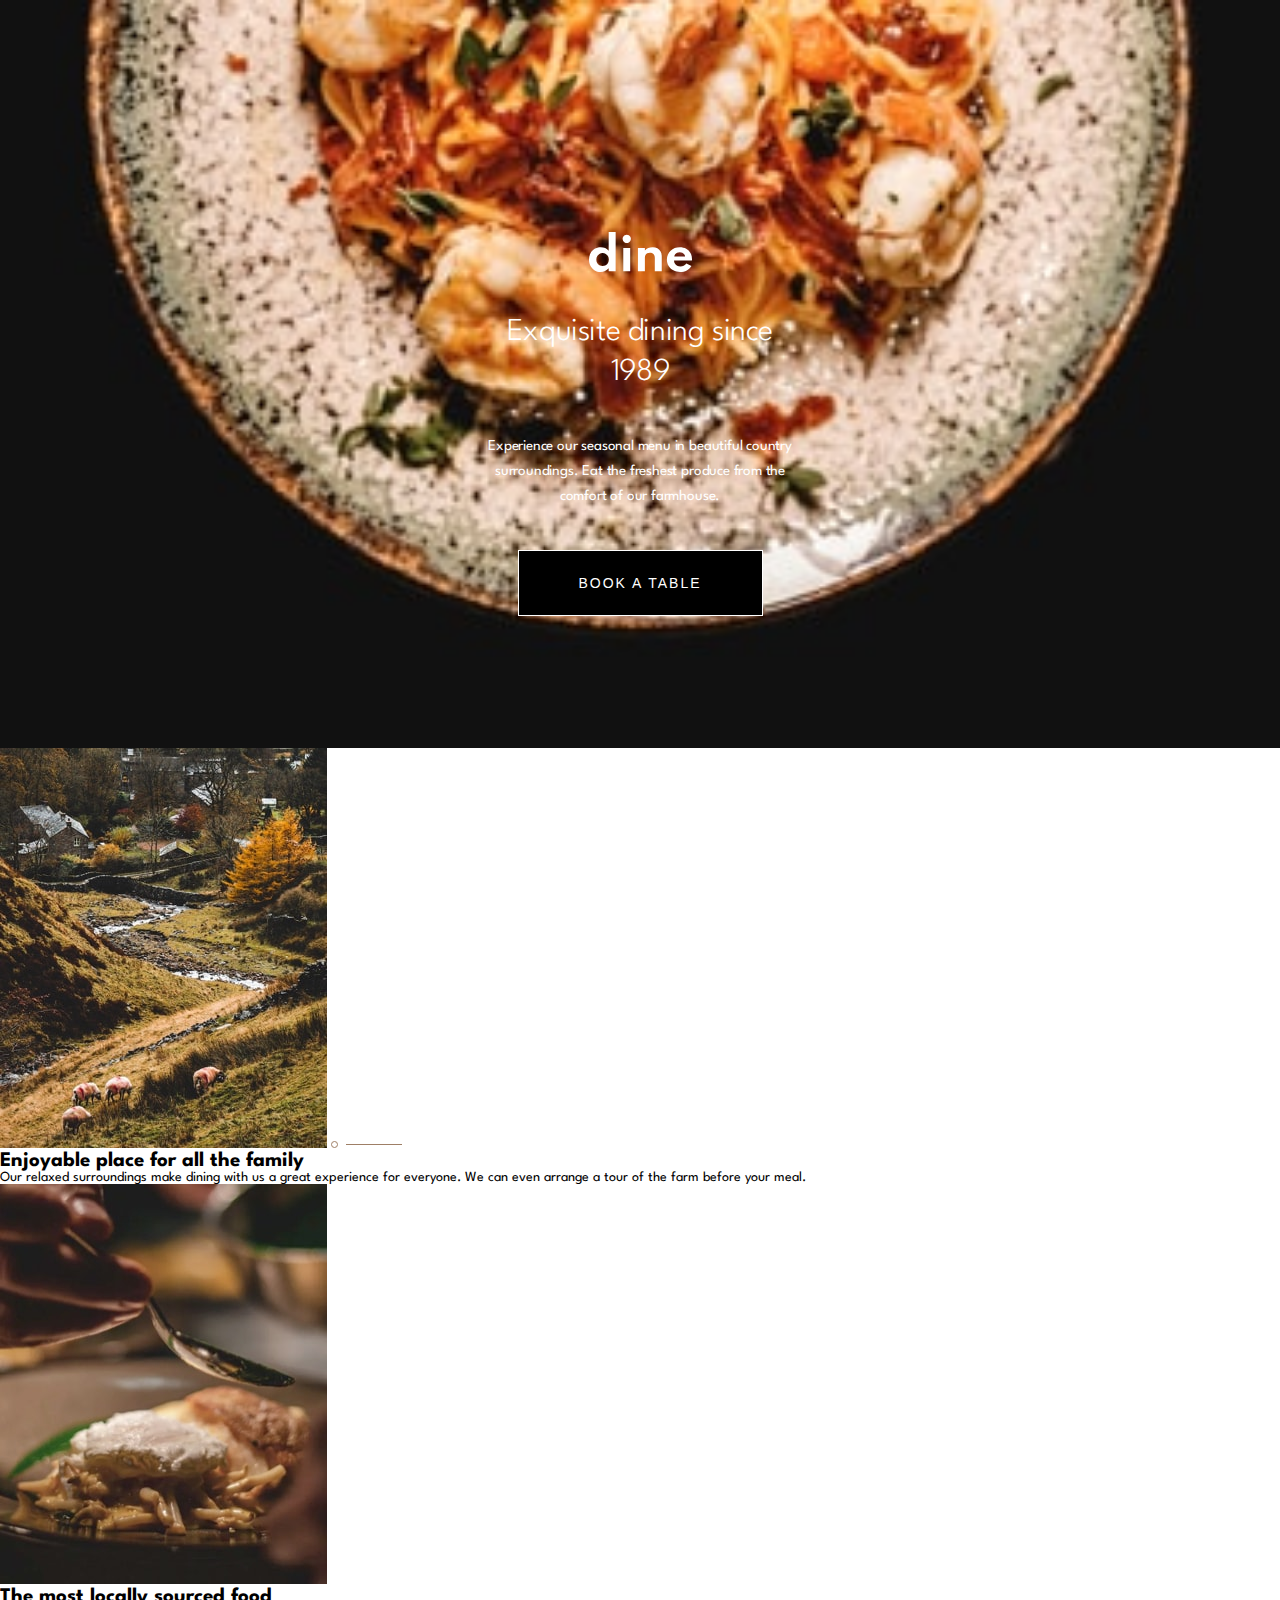
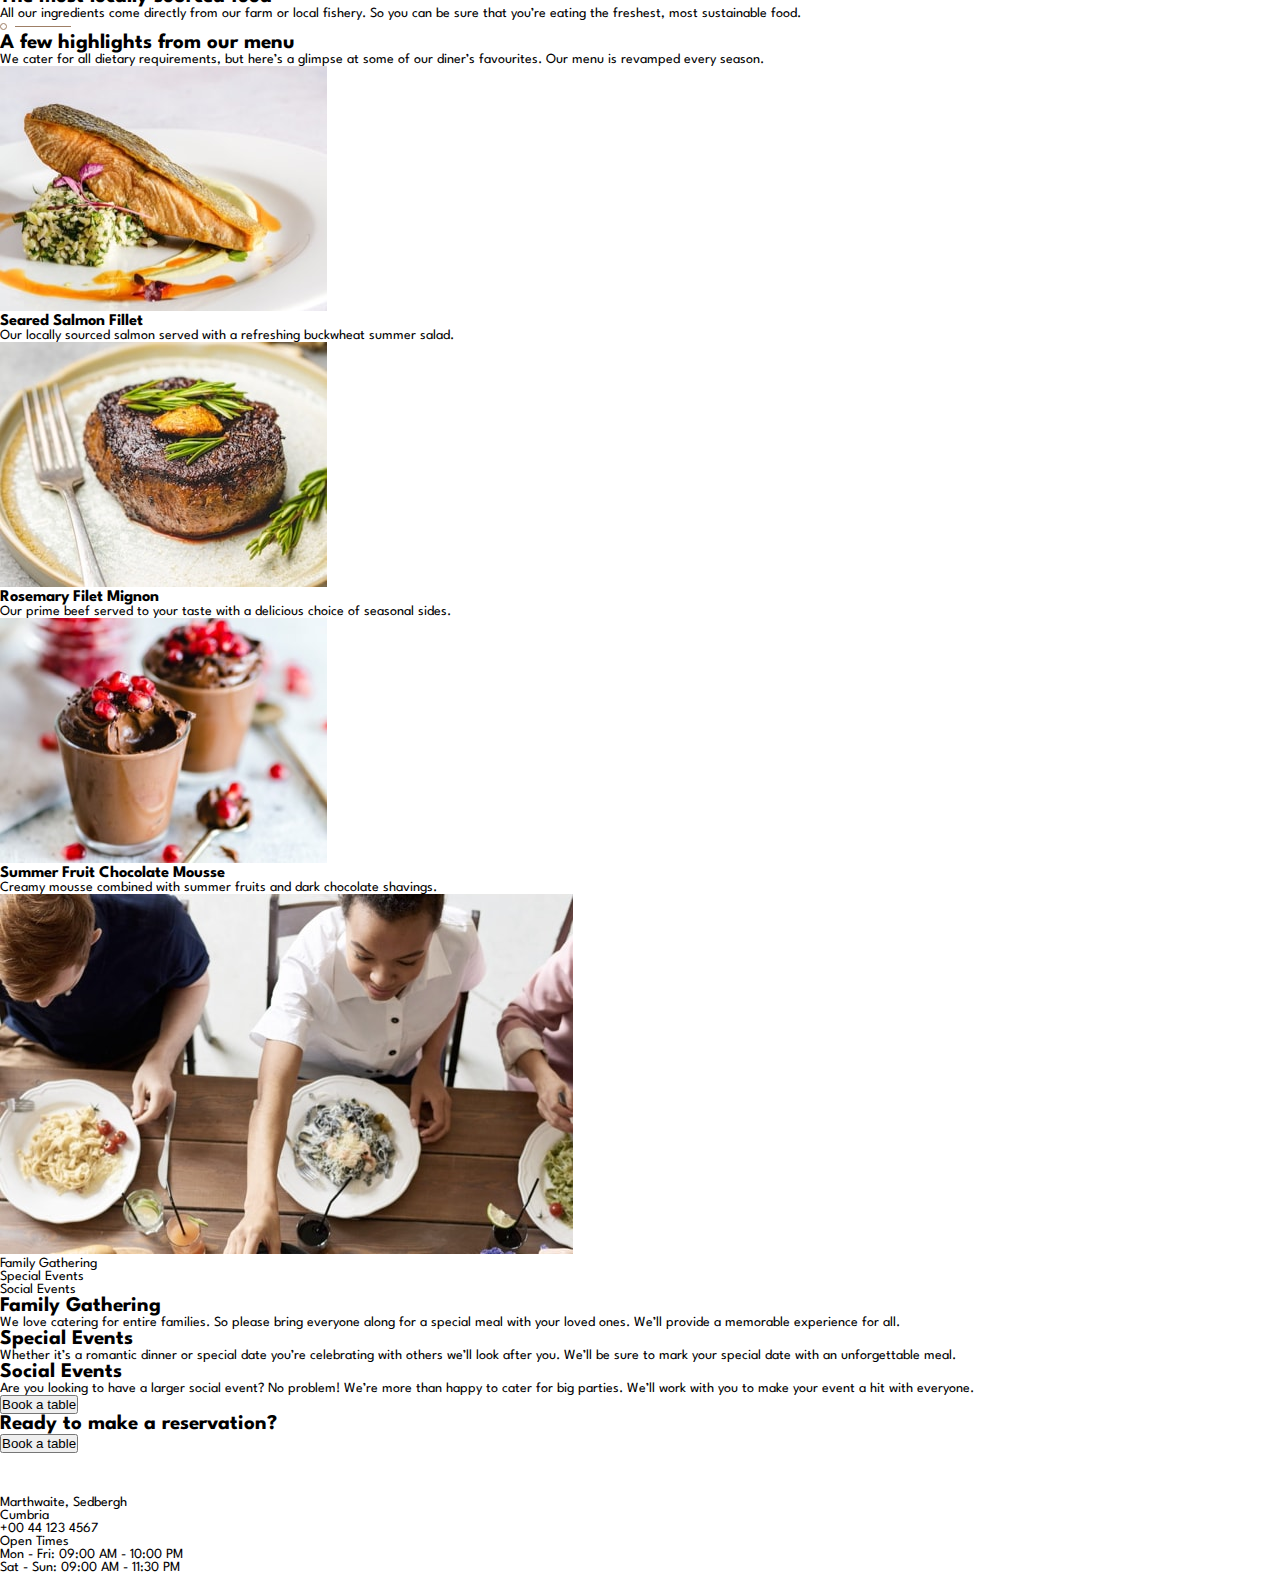
==== docs/index.html @ 6d6e4c19 "initial set up" ====
<!DOCTYPE html>
<html lang="en">

<head>
  <meta charset="UTF-8">
  <meta name="viewport" content="width=device-width, initial-scale=1.0">
  <link rel="icon" type="image/png" sizes="32x32" href="./images/favicon-32x32.png">
  <link rel="stylesheet" href="./css/main.css">
  <title>Frontend Mentor | Dine Website Challenge</title>
</head>

<body>
  <header class="header">
    <div class="inner">
      <img class="header_logo" src="./images/logo.svg" alt="Logo">
      <h1 class="header_title">Exquisite dining since 1989</h1>
      <p class="header_description">Experience our seasonal menu in beautiful country surroundings. Eat the freshest
        produce from the comfort of
        our
        farmhouse.</p>
      <button class="header_button">Book a table</button>
    </div>
  </header>

  <section class="section-1">
    <div class="inner">
      <img src="./images/homepage/enjoyable-place-mobile.jpg" alt="Enjoyable Place">
      <img src="./images/patterns/pattern-divide.svg" alt="divide pattern">
      <h2>Enjoyable place for all the family</h2>
      <p>Our relaxed surroundings make dining with us a great experience for everyone. We can even arrange
        a tour of the farm before your meal.</p>
    </div>
    <div class="inner">
      <img src="./images/homepage/locally-sourced-mobile.jpg" alt="Locally sourced food">
      <h2>The most locally sourced food</h2>
      <p>All our ingredients come directly from our farm or local fishery. So you can be sure that you’re
        eating the freshest, most sustainable food.</p>
    </div>
  </section>

  <section class="section-2">
    <div class="inner">
      <img src="./images/patterns/pattern-divide.svg" alt="divide pattern">
      <h2>A few highlights from our menu</h2>
      <p>We cater for all dietary requirements, but here’s a glimpse at some of our diner’s favourites.
        Our menu is revamped every season.</p>
      <div>
        <img src="./images/homepage/salmon-mobile.jpg" alt="Salmon">
        <h3>Seared Salmon Fillet</h3>
        <p>Our locally sourced salmon served with a refreshing buckwheat summer salad.
        </p>
      </div>

      <div>
        <img src="./images/homepage/beef-mobile.jpg" alt="Beef">
        <h3>Rosemary Filet Mignon</h3>
        <p>Our prime beef served to your taste with a delicious choice of seasonal sides.</p>
      </div>

      <div>
        <img src="./images/homepage/chocolate-mobile.jpg" alt="Chocolate">
        <h3>Summer Fruit Chocolate Mousse</h3>
        <p>Creamy mousse combined with summer fruits and dark chocolate shavings.</p>
      </div>
    </div>
  </section>

  <section class="section-3">
    <div class="inner">
      <img src="./images/homepage/family-gathering-tablet.jpg" alt="Family gathering">
      <ul>
        <li>Family Gathering</li>
        <li>Special Events</li>
        <li>Social Events</li>
      </ul>
      <div class="hidden">
        <h2>Family Gathering</h2>
        <p>We love catering for entire families. So please bring everyone along for a special meal with your
          loved ones. We’ll provide a memorable experience for all.</p>
      </div>
      <div class="hidden">
        <h2>Special Events</h2>
        <p>Whether it’s a romantic dinner or special date you’re celebrating with others we’ll look after you.
          We’ll be sure to mark your special date with an unforgettable meal.</p>
      </div>
      <div class="hidden">
        <h2>Social Events</h2>
        <p>Are you looking to have a larger social event? No problem! We’re more than happy to cater for big
          parties. We’ll work with you to make your event a hit with everyone.</p>
      </div>
      <button>Book a table</button>
    </div>
  </section>

  <section class="section-4">
    <div class="inner">
      <h2>Ready to make a reservation?</h2>
      <button>Book a table</button>
    </div>
  </section>


  <footer>
    <img src="./images/logo.svg" alt="Logo">
    <div class="address">
      <p>Marthwaite, Sedbergh</p>
      <p>Cumbria</p>
      <p>+00 44 123 4567
      </p>
    </div>
    <div class="openings">
      <p>Open Times</p>
      <p>Mon - Fri: 09:00 AM - 10:00 PM</p>
      <p>Sat - Sun: 09:00 AM - 11:30 PM</p>
    </div>
  </footer>

</body>

</html>
---- docs/css/main.css ----
@import url("https://fonts.googleapis.com/css2?family=Spartan:wght@300;400;600;700&display=swap");
*,
*:before,
*:after {
  margin: 0;
  padding: 0;
}

body {
  font-family: 'Spartan', sans-serif;
}

html {
  scroll-behavior: smooth;
  -webkit-box-sizing: border-box;
          box-sizing: border-box;
  font-size: 62.5%;
  /* 10px = 1rem */
}

body {
  font-size: 1.4rem;
}

.header {
  background-image: url(../images/homepage/hero-bg-mobile.jpg);
  background-position: top;
  background-repeat: no-repeat;
  background-size: cover;
  color: white;
  height: 74.8rem;
  text-align: center;
}

.header .inner {
  height: 38.4rem;
  width: 32.7rem;
  position: relative;
  top: 23.2rem;
  margin: 0 auto;
  display: -webkit-box;
  display: -ms-flexbox;
  display: flex;
  -webkit-box-orient: vertical;
  -webkit-box-direction: normal;
      -ms-flex-direction: column;
          flex-direction: column;
  -webkit-box-pack: justify;
      -ms-flex-pack: justify;
          justify-content: space-between;
  -webkit-box-align: center;
      -ms-flex-align: center;
          align-items: center;
}

.header_title {
  font-weight: 300;
  font-size: 3.2rem;
  line-height: 4rem;
  letter-spacing: -0.4px;
  text-align: center;
}

.header_description {
  line-height: 2.5rem;
  font-size: 1.5rem;
  letter-spacing: -0.1875px;
}

.header_button {
  width: 24.5rem;
  font-weight: 500;
  font-size: 1.4rem;
  line-height: 1.6rem;
  letter-spacing: 2px;
  text-transform: uppercase;
  padding: 2.4rem 5.4rem;
  color: white;
  background: black;
  border: 1px solid white;
}
/*# sourceMappingURL=main.css.map */
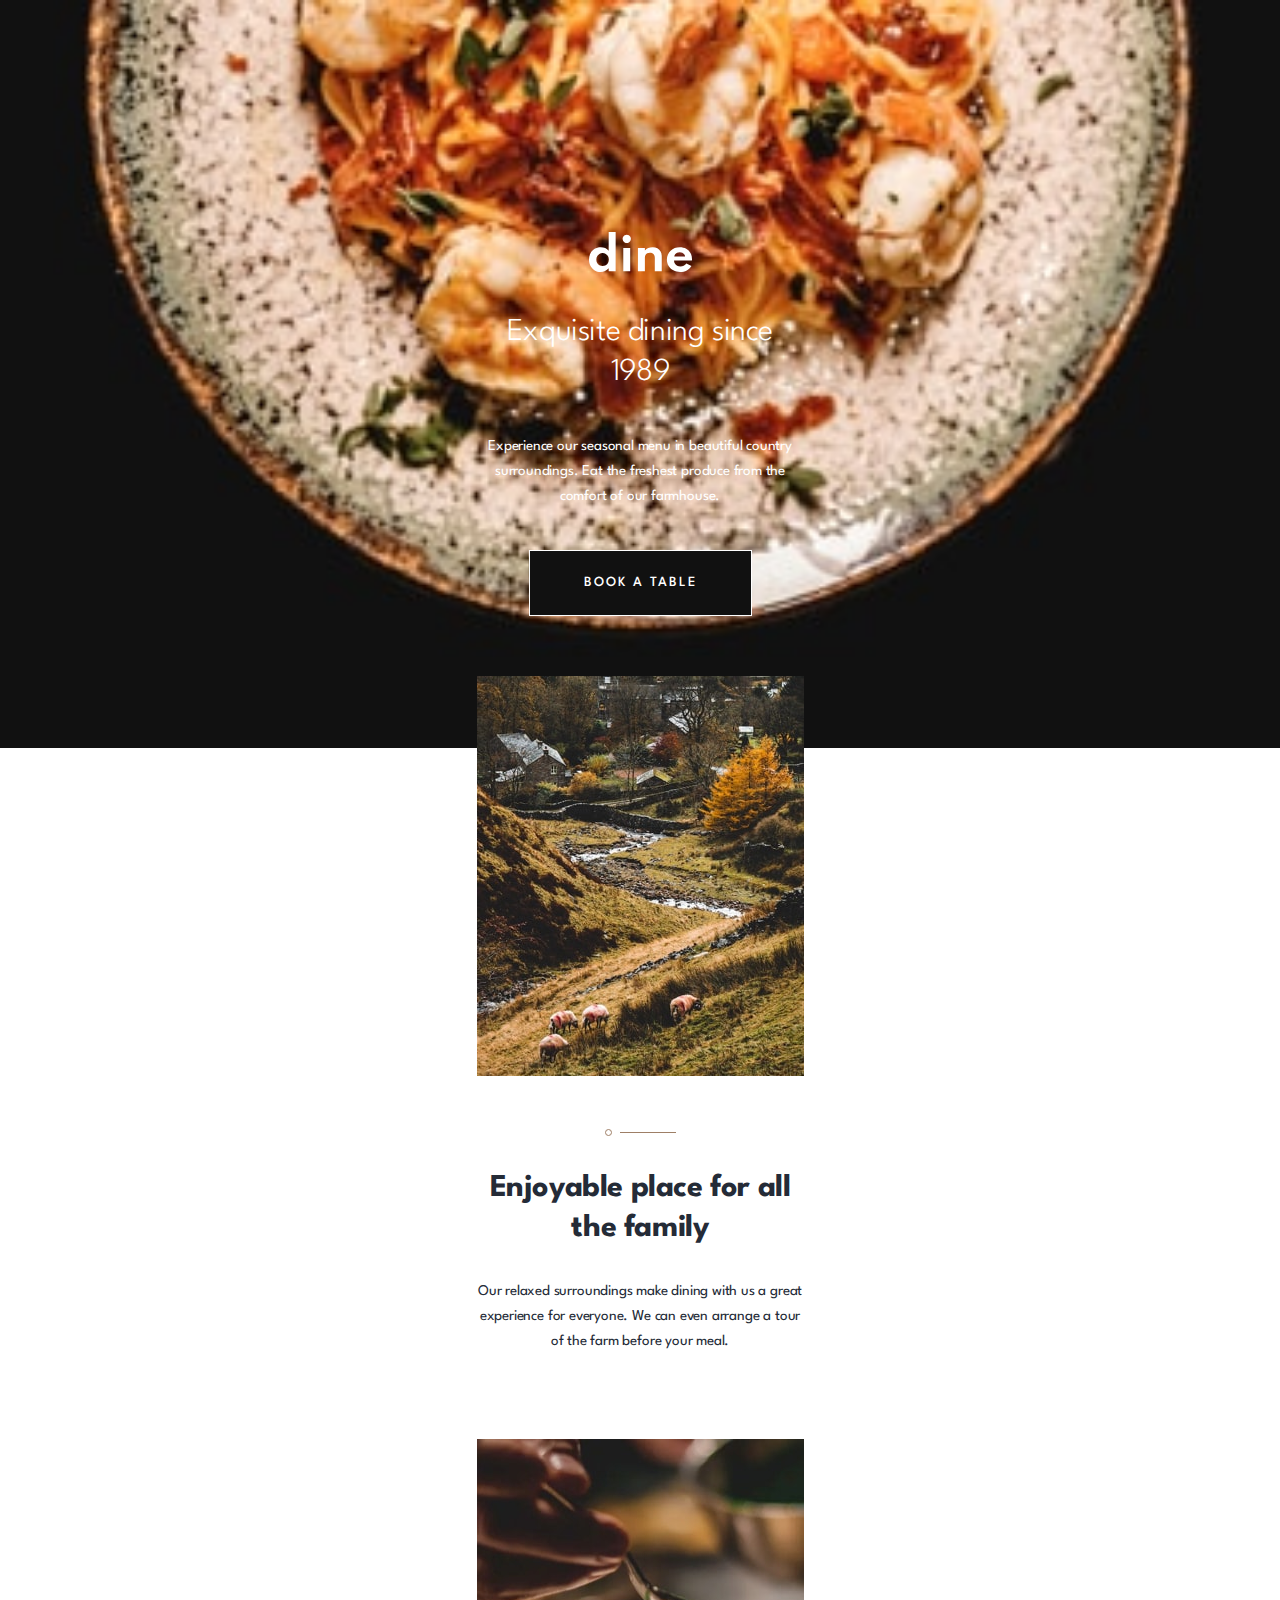
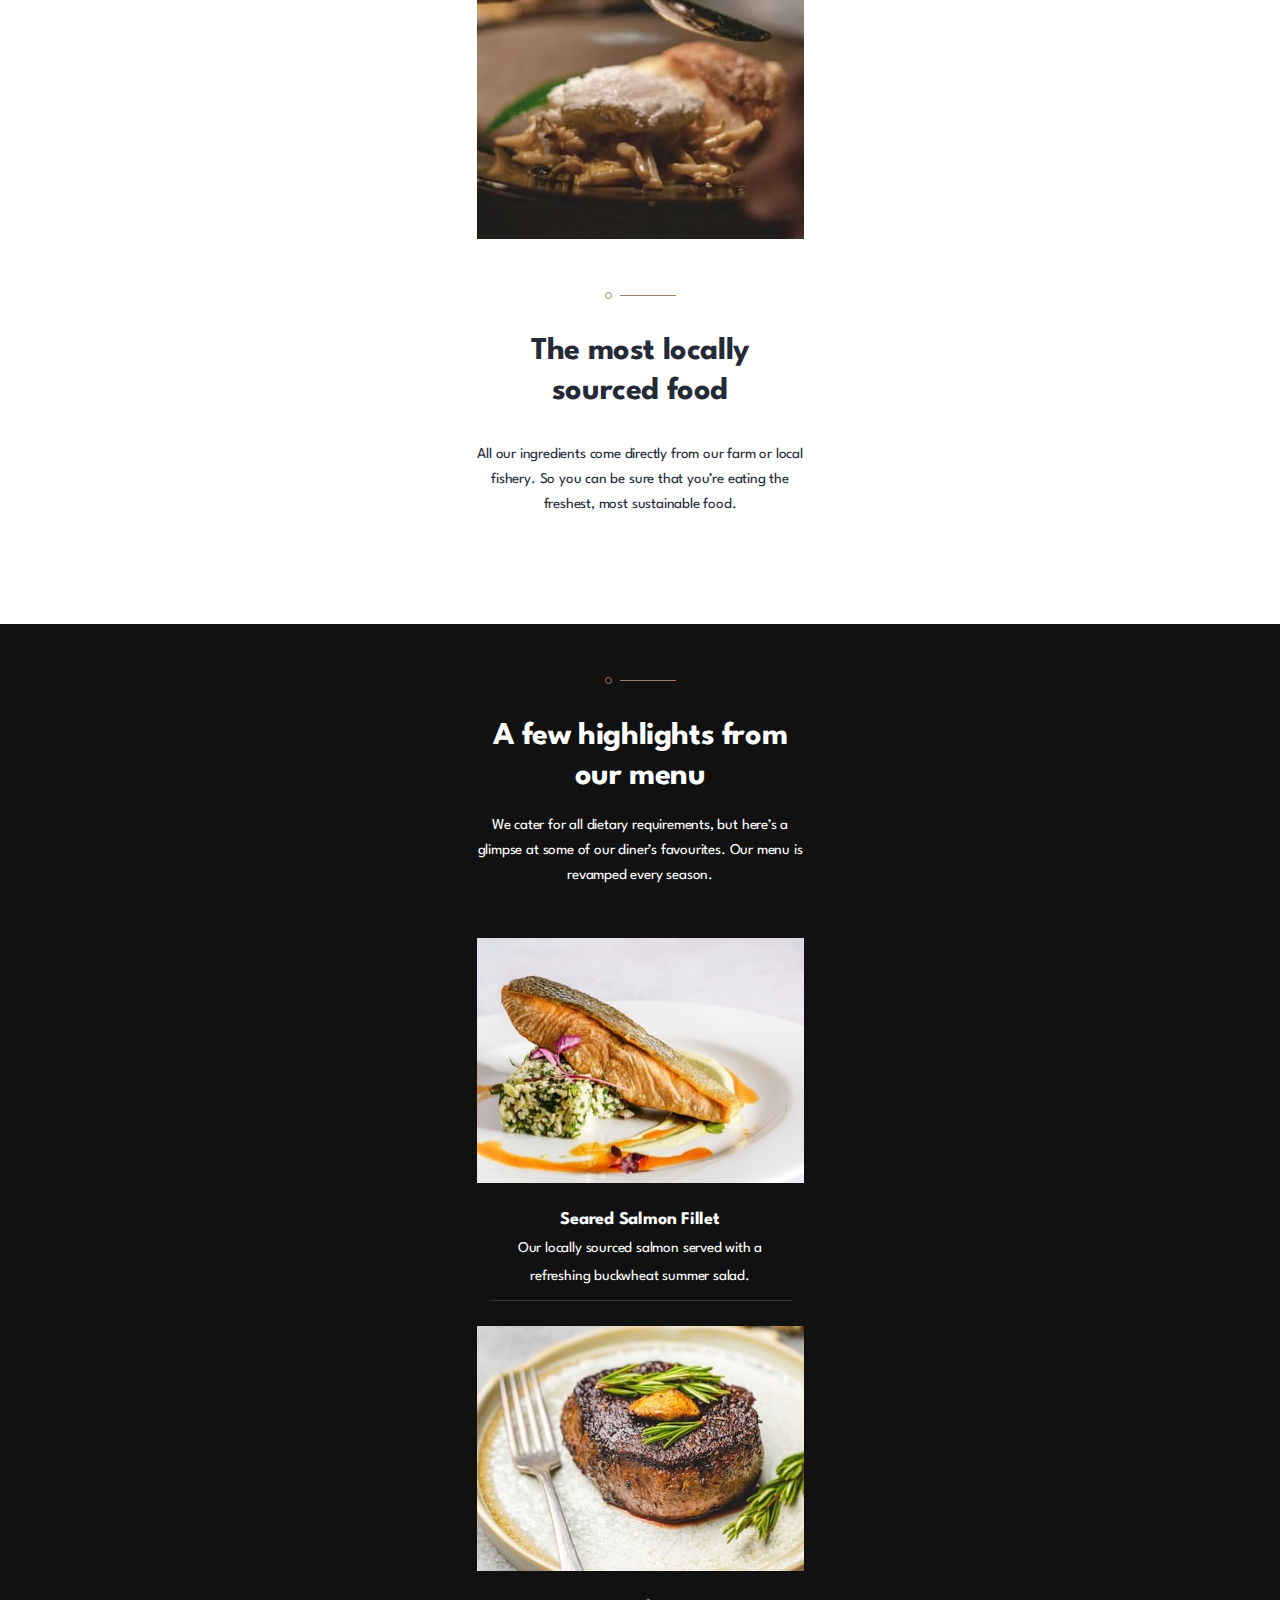
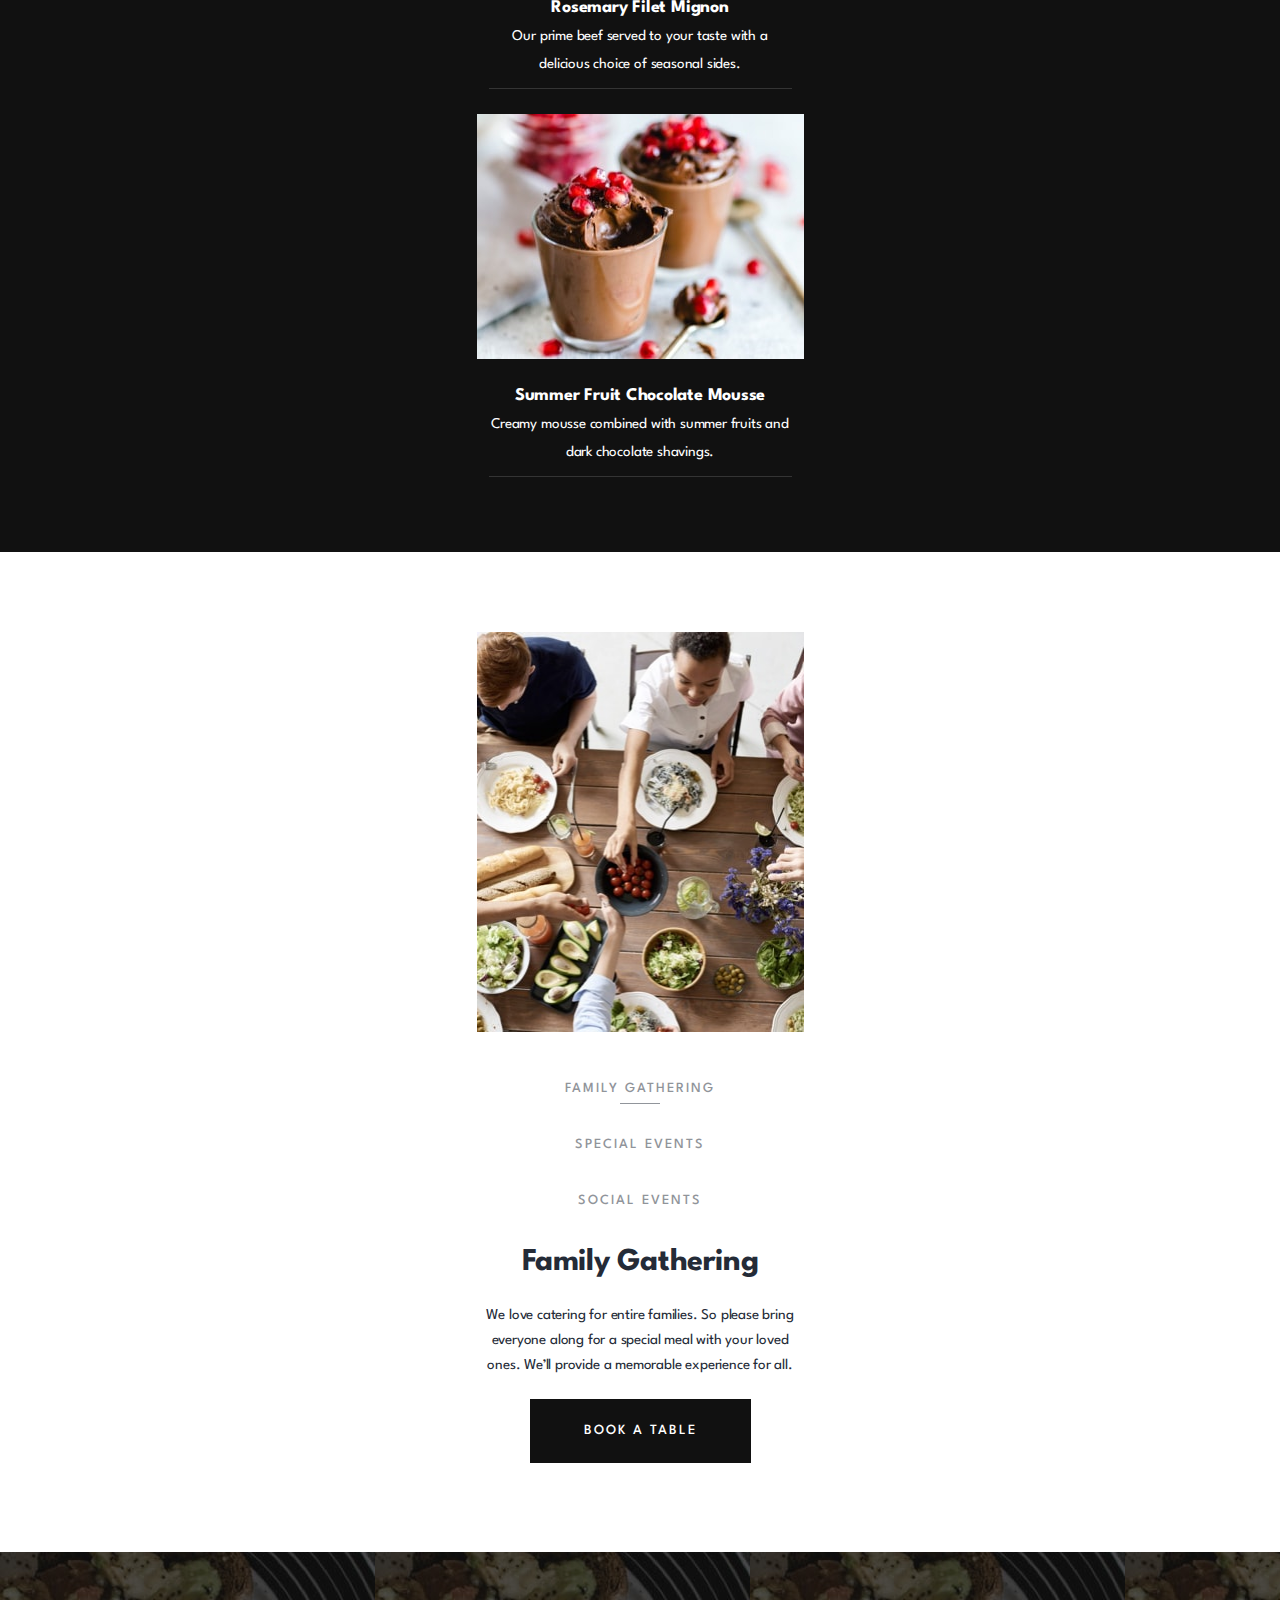
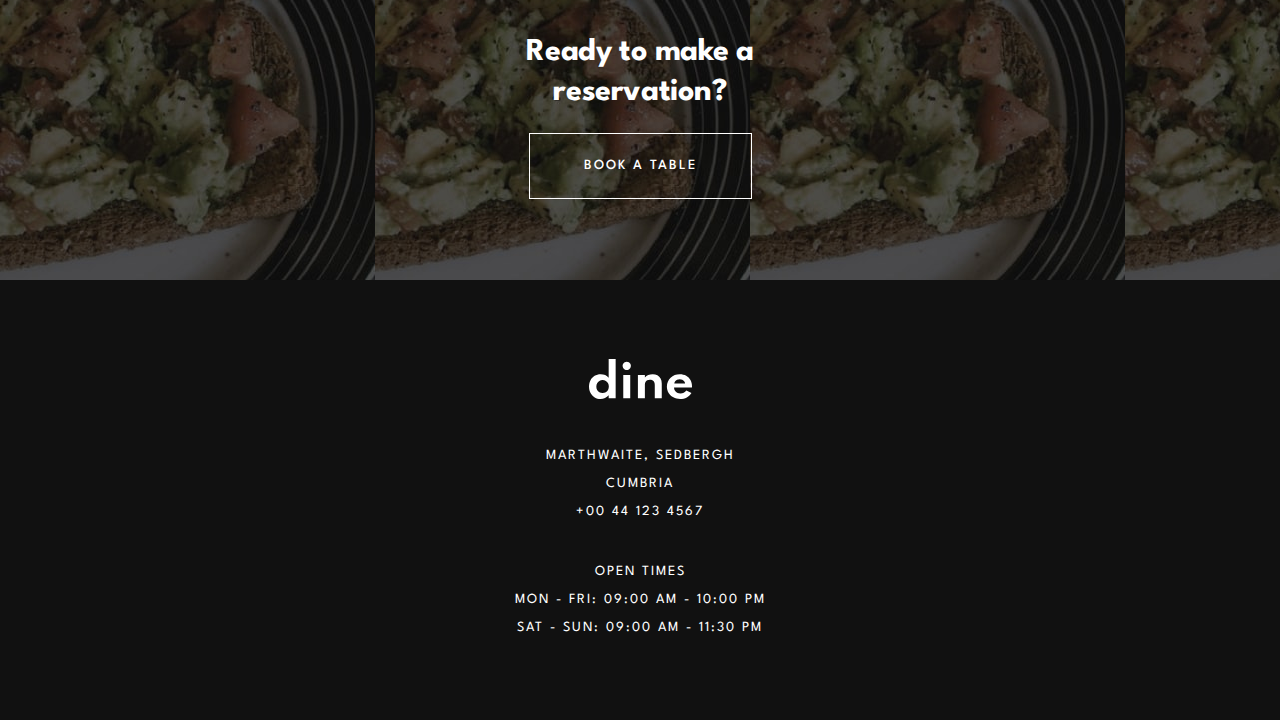
==== commit c57ae38a: "add home page in mobile layout" ====
--- a/docs/index.html
+++ b/docs/index.html
@@ -18,20 +18,21 @@
         produce from the comfort of
         our
         farmhouse.</p>
-      <button class="header_button">Book a table</button>
+      <a class="button button_dark" href="./booking.html">Book a table</a>
     </div>
   </header>
 
   <section class="section-1">
-    <div class="inner">
-      <img src="./images/homepage/enjoyable-place-mobile.jpg" alt="Enjoyable Place">
-      <img src="./images/patterns/pattern-divide.svg" alt="divide pattern">
+    <div class="inner card">
+      <img class="image" src="./images/homepage/enjoyable-place-mobile.jpg" alt="Enjoyable Place">
+      <img class="pattern" src="./images/patterns/pattern-divide.svg" alt="divide pattern">
       <h2>Enjoyable place for all the family</h2>
       <p>Our relaxed surroundings make dining with us a great experience for everyone. We can even arrange
         a tour of the farm before your meal.</p>
     </div>
-    <div class="inner">
-      <img src="./images/homepage/locally-sourced-mobile.jpg" alt="Locally sourced food">
+    <div class="inner card">
+      <img class="image" src="./images/homepage/locally-sourced-mobile.jpg" alt="Locally sourced food">
+      <img class="pattern" src="./images/patterns/pattern-divide.svg">
       <h2>The most locally sourced food</h2>
       <p>All our ingredients come directly from our farm or local fishery. So you can be sure that you’re
         eating the freshest, most sustainable food.</p>
@@ -40,81 +41,98 @@
 
   <section class="section-2">
     <div class="inner">
-      <img src="./images/patterns/pattern-divide.svg" alt="divide pattern">
-      <h2>A few highlights from our menu</h2>
-      <p>We cater for all dietary requirements, but here’s a glimpse at some of our diner’s favourites.
-        Our menu is revamped every season.</p>
-      <div>
-        <img src="./images/homepage/salmon-mobile.jpg" alt="Salmon">
-        <h3>Seared Salmon Fillet</h3>
-        <p>Our locally sourced salmon served with a refreshing buckwheat summer salad.
-        </p>
+      <div class="section-2_header">
+        <img class="pattern" src="./images/patterns/pattern-divide.svg" alt="divide pattern">
+        <h2>A few highlights from our menu</h2>
+        <p>We cater for all dietary requirements, but here’s a glimpse at some of our diner’s favourites.
+          Our menu is revamped every season.</p>
       </div>
 
-      <div>
-        <img src="./images/homepage/beef-mobile.jpg" alt="Beef">
-        <h3>Rosemary Filet Mignon</h3>
-        <p>Our prime beef served to your taste with a delicious choice of seasonal sides.</p>
-      </div>
+      <div class="section-2_container">
+        <div class="food">
+          <img src="./images/homepage/salmon-mobile.jpg" alt="Salmon">
+          <div class="food_text">
+            <h3>Seared Salmon Fillet</h3>
+            <p>Our locally sourced salmon served with a refreshing buckwheat summer salad.
+            </p>
+          </div>
+        </div>
 
-      <div>
-        <img src="./images/homepage/chocolate-mobile.jpg" alt="Chocolate">
-        <h3>Summer Fruit Chocolate Mousse</h3>
-        <p>Creamy mousse combined with summer fruits and dark chocolate shavings.</p>
+        <div class="food">
+          <img src="./images/homepage/beef-mobile.jpg" alt="Beef">
+          <div class="food_text">
+            <h3>Rosemary Filet Mignon</h3>
+            <p>Our prime beef served to your taste with a delicious choice of seasonal sides.</p>
+          </div>
+        </div>
+
+        <div class="food">
+          <img src="./images/homepage/chocolate-mobile.jpg" alt="Chocolate">
+          <div class="food_text">
+            <h3>Summer Fruit Chocolate Mousse</h3>
+            <p>Creamy mousse combined with summer fruits and dark chocolate shavings.</p>
+          </div>
+        </div>
       </div>
     </div>
   </section>
 
   <section class="section-3">
     <div class="inner">
-      <img src="./images/homepage/family-gathering-tablet.jpg" alt="Family gathering">
-      <ul>
-        <li>Family Gathering</li>
-        <li>Special Events</li>
-        <li>Social Events</li>
+      <img src="./images/homepage/family-gathering-mobile.jpg" alt="Family gathering">
+      <ul class="items">
+        <li class="item" id="item-1">Family Gathering</li>
+        <span class="item_line item_line-active" id="item_line-1"></span>
+        <li class="item" id="item-2">Special Events</li>
+        <span class="item_line" id="item_line-2"></span>
+        <li class="item" id="item-3">Social Events</li>
+        <span class="item_line" id="item_line-3"></span>
       </ul>
-      <div class="hidden">
+      <div class="item_content item_content-active" id="item_content-1">
         <h2>Family Gathering</h2>
         <p>We love catering for entire families. So please bring everyone along for a special meal with your
           loved ones. We’ll provide a memorable experience for all.</p>
       </div>
-      <div class="hidden">
+      <div class="item_content" id="item_content-2">
         <h2>Special Events</h2>
         <p>Whether it’s a romantic dinner or special date you’re celebrating with others we’ll look after you.
           We’ll be sure to mark your special date with an unforgettable meal.</p>
       </div>
-      <div class="hidden">
+      <div class="item_content" id="item_content-3">
         <h2>Social Events</h2>
         <p>Are you looking to have a larger social event? No problem! We’re more than happy to cater for big
           parties. We’ll work with you to make your event a hit with everyone.</p>
       </div>
-      <button>Book a table</button>
+      <a class="button button_dark" href="./booking.html">Book a table</a>
     </div>
   </section>
 
   <section class="section-4">
     <div class="inner">
       <h2>Ready to make a reservation?</h2>
-      <button>Book a table</button>
+      <a class="button button_transparent" href="./booking.html">Book a table</a>
     </div>
   </section>
 
 
-  <footer>
-    <img src="./images/logo.svg" alt="Logo">
-    <div class="address">
-      <p>Marthwaite, Sedbergh</p>
-      <p>Cumbria</p>
-      <p>+00 44 123 4567
-      </p>
-    </div>
-    <div class="openings">
-      <p>Open Times</p>
-      <p>Mon - Fri: 09:00 AM - 10:00 PM</p>
-      <p>Sat - Sun: 09:00 AM - 11:30 PM</p>
+  <footer class="footer">
+    <div class="inner">
+      <img class="logo" src="./images/logo.svg" alt="Logo">
+      <div class="address">
+        <p>Marthwaite, Sedbergh</p>
+        <p>Cumbria</p>
+        <p>+00 44 123 4567
+        </p>
+      </div>
+      <div class="openings">
+        <p>Open Times</p>
+        <p>Mon - Fri: 09:00 AM - 10:00 PM</p>
+        <p>Sat - Sun: 09:00 AM - 11:30 PM</p>
+      </div>
     </div>
   </footer>
 
+  <script src="./js/main.js"></script>
 </body>
 
 </html>--- a/docs/css/main.css
+++ b/docs/css/main.css
@@ -22,11 +22,78 @@
   font-size: 1.4rem;
 }
 
+.inner {
+  width: 32.7rem;
+  margin: 0 auto;
+}
+
+img {
+  display: inline-block;
+}
+
+a {
+  cursor: pointer;
+  text-decoration: none;
+}
+
+li {
+  list-style-type: none;
+}
+
+.button {
+  max-width: 24.5rem;
+  display: inline-block;
+  font-weight: 500;
+  font-size: 1.4rem;
+  line-height: 1.6rem;
+  letter-spacing: 2px;
+  text-transform: uppercase;
+  padding: 2.4rem 5.4rem;
+  -webkit-transition: all .7s ease-in;
+  transition: all .7s ease-in;
+}
+
+.button_dark {
+  color: white;
+  background: #111111;
+  border: 1px solid white;
+}
+
+.button_dark:hover {
+  color: #111111;
+  background: white;
+  border: 1px solid #111111;
+}
+
+.button_light {
+  color: #111111;
+  background: white;
+  border: 1px solid #111111;
+}
+
+.button_light:hover {
+  color: white;
+  background: #111111;
+  border: 1px solid white;
+}
+
+.button_transparent {
+  color: white;
+  background: inherit;
+  border: 1px solid white;
+}
+
+.button_transparent:hover {
+  background: #111111;
+}
+
 .header {
+  background: #17192b;
   background-image: url(../images/homepage/hero-bg-mobile.jpg);
   background-position: top;
   background-repeat: no-repeat;
   background-size: cover;
+  mix-blend-mode: normal;
   color: white;
   height: 74.8rem;
   text-align: center;
@@ -34,10 +101,8 @@
 
 .header .inner {
   height: 38.4rem;
-  width: 32.7rem;
   position: relative;
   top: 23.2rem;
-  margin: 0 auto;
   display: -webkit-box;
   display: -ms-flexbox;
   display: flex;
@@ -67,16 +132,230 @@
   letter-spacing: -0.1875px;
 }
 
-.header_button {
-  width: 24.5rem;
+.section-1 {
+  min-height: 144.6rem;
+  text-align: center;
+  color: #242B37;
+  display: -webkit-box;
+  display: -ms-flexbox;
+  display: flex;
+  -webkit-box-orient: vertical;
+  -webkit-box-direction: normal;
+      -ms-flex-direction: column;
+          flex-direction: column;
+  -webkit-box-pack: justify;
+      -ms-flex-pack: justify;
+          justify-content: space-between;
+}
+
+.section-1 .card {
+  min-height: 68.3rem;
+}
+
+.section-1 .image {
+  margin-top: -7.2rem;
+}
+
+.section-1 .pattern {
+  padding-top: 5rem;
+}
+
+.section-1 h2 {
+  letter-spacing: -0.4px;
+  font-size: 3.2rem;
+  font-weight: bold;
+  line-height: 4rem;
+  padding: 3rem 0;
+}
+
+.section-1 p {
+  font-size: 1.5rem;
+  font-weight: normal;
+  line-height: 2.5rem;
+  letter-spacing: -0.1875px;
+}
+
+.section-2 {
+  background: #111111;
+  color: white;
+  text-align: center;
+  padding: 5rem 0;
+  margin: 3rem 0;
+}
+
+.section-2 .inner {
+  display: -webkit-box;
+  display: -ms-flexbox;
+  display: flex;
+  -webkit-box-orient: vertical;
+  -webkit-box-direction: normal;
+      -ms-flex-direction: column;
+          flex-direction: column;
+  -webkit-box-pack: center;
+      -ms-flex-pack: center;
+          justify-content: center;
+}
+
+.section-2_header h2 {
+  font-size: 3.2rem;
+  line-height: 4rem;
+  letter-spacing: -0.4px;
+  padding-top: 3rem;
+  padding-bottom: 1.6rem;
+}
+
+.section-2_header p {
+  font-size: 1.5rem;
+  line-height: 2.5rem;
+  letter-spacing: -0.1875px;
+  margin-bottom: 5rem;
+}
+
+.section-2_container img {
+  height: 24.5rem;
+}
+
+.section-2_container .food_text {
+  padding: 2rem 1.2rem 2.5rem 1.2rem;
+}
+
+.section-2_container .food_text h3 {
+  font-size: 1.8rem;
+  font-weight: bold;
+  line-height: 2.8rem;
+  letter-spacing: -0.225px;
+}
+
+.section-2_container .food_text p {
+  font-size: 1.5rem;
+  font-weight: normal;
+  line-height: 2.8rem;
+  letter-spacing: -0.1875px;
+  padding-bottom: 1rem;
+  border-bottom: 1px solid rgba(255, 255, 255, 0.15);
+}
+
+.section-3 {
+  min-height: 84rem;
+  margin: 8rem 0;
+  text-align: center;
+  color: #242B37;
+}
+
+.section-3 img {
+  width: 100%;
+  height: 40rem;
+  padding-bottom: 4rem;
+}
+
+.section-3 .items {
+  text-transform: uppercase;
   font-weight: 500;
   font-size: 1.4rem;
-  line-height: 1.6rem;
+  line-height: 2.8rem;
+  letter-spacing: 2px;
+}
+
+.section-3 .items .item {
+  opacity: 0.5;
+}
+
+.section-3 .items .item-active {
+  color: #4c4c4c;
+  opacity: 1;
+}
+
+.section-3 .items .item_line {
+  width: 4rem;
+  height: 0.1rem;
+  background-color: #242B37;
+  display: inline-block;
+  visibility: hidden;
+  opacity: 0.5;
+  vertical-align: top;
+}
+
+.section-3 .items .item_line-active {
+  visibility: visible;
+}
+
+.section-3 .item_content {
+  display: none;
+}
+
+.section-3 .item_content-active {
+  display: block;
+}
+
+.section-3 h2 {
+  font-weight: bold;
+  font-size: 3.2rem;
+  line-height: 4rem;
+  letter-spacing: -0.4px;
+}
+
+.section-3 p {
+  font-size: 1.5rem;
+  line-height: 2.5rem;
+  letter-spacing: -0.1875px;
+  padding: 2rem 0;
+}
+
+.section-4 {
+  min-height: 32.8rem;
+  background: url(../images/homepage/ready-bg-mobile.jpg);
+  display: -webkit-box;
+  display: -ms-flexbox;
+  display: flex;
+  text-align: center;
+  -webkit-box-pack: center;
+      -ms-flex-pack: center;
+          justify-content: center;
+  -webkit-box-align: center;
+      -ms-flex-align: center;
+          align-items: center;
+  color: white;
+}
+
+.section-4 h2 {
+  font-size: 3.2rem;
+  line-height: 4rem;
+  letter-spacing: -0.4px;
+  padding-bottom: 2rem;
+}
+
+.footer {
+  background: #111111;
+  min-height: 44rem;
+  display: -webkit-box;
+  display: -ms-flexbox;
+  display: flex;
+  -webkit-box-orient: vertical;
+  -webkit-box-direction: normal;
+      -ms-flex-direction: column;
+          flex-direction: column;
+  text-align: center;
+  -webkit-box-pack: center;
+      -ms-flex-pack: center;
+          justify-content: center;
+  -webkit-box-align: center;
+      -ms-flex-align: center;
+          align-items: center;
+  color: white;
+}
+
+.footer .logo {
+  padding-bottom: 4rem;
+}
+
+.footer .address {
+  padding-bottom: 3.2rem;
+}
+
+.footer p {
+  font-size: 1.4rem;
+  line-height: 2.8rem;
   letter-spacing: 2px;
   text-transform: uppercase;
-  padding: 2.4rem 5.4rem;
-  color: white;
-  background: black;
-  border: 1px solid white;
 }
 /*# sourceMappingURL=main.css.map */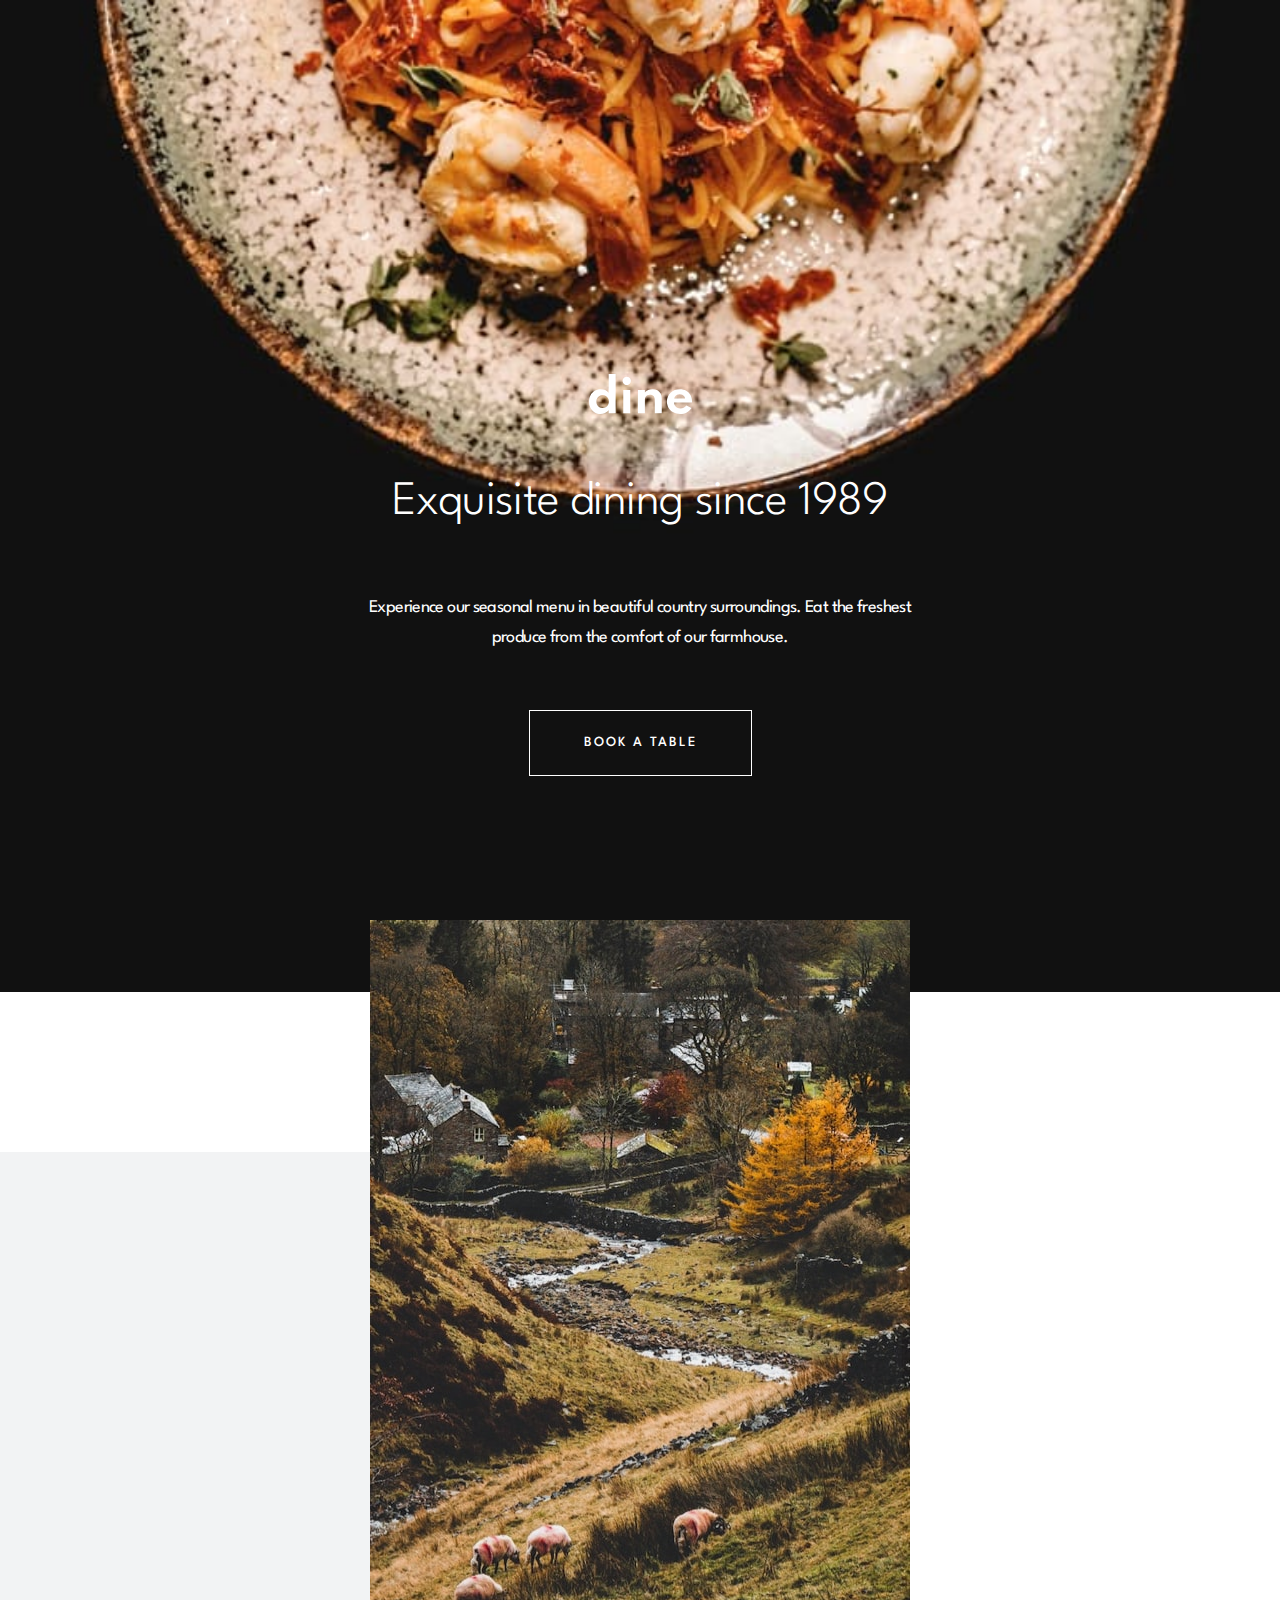
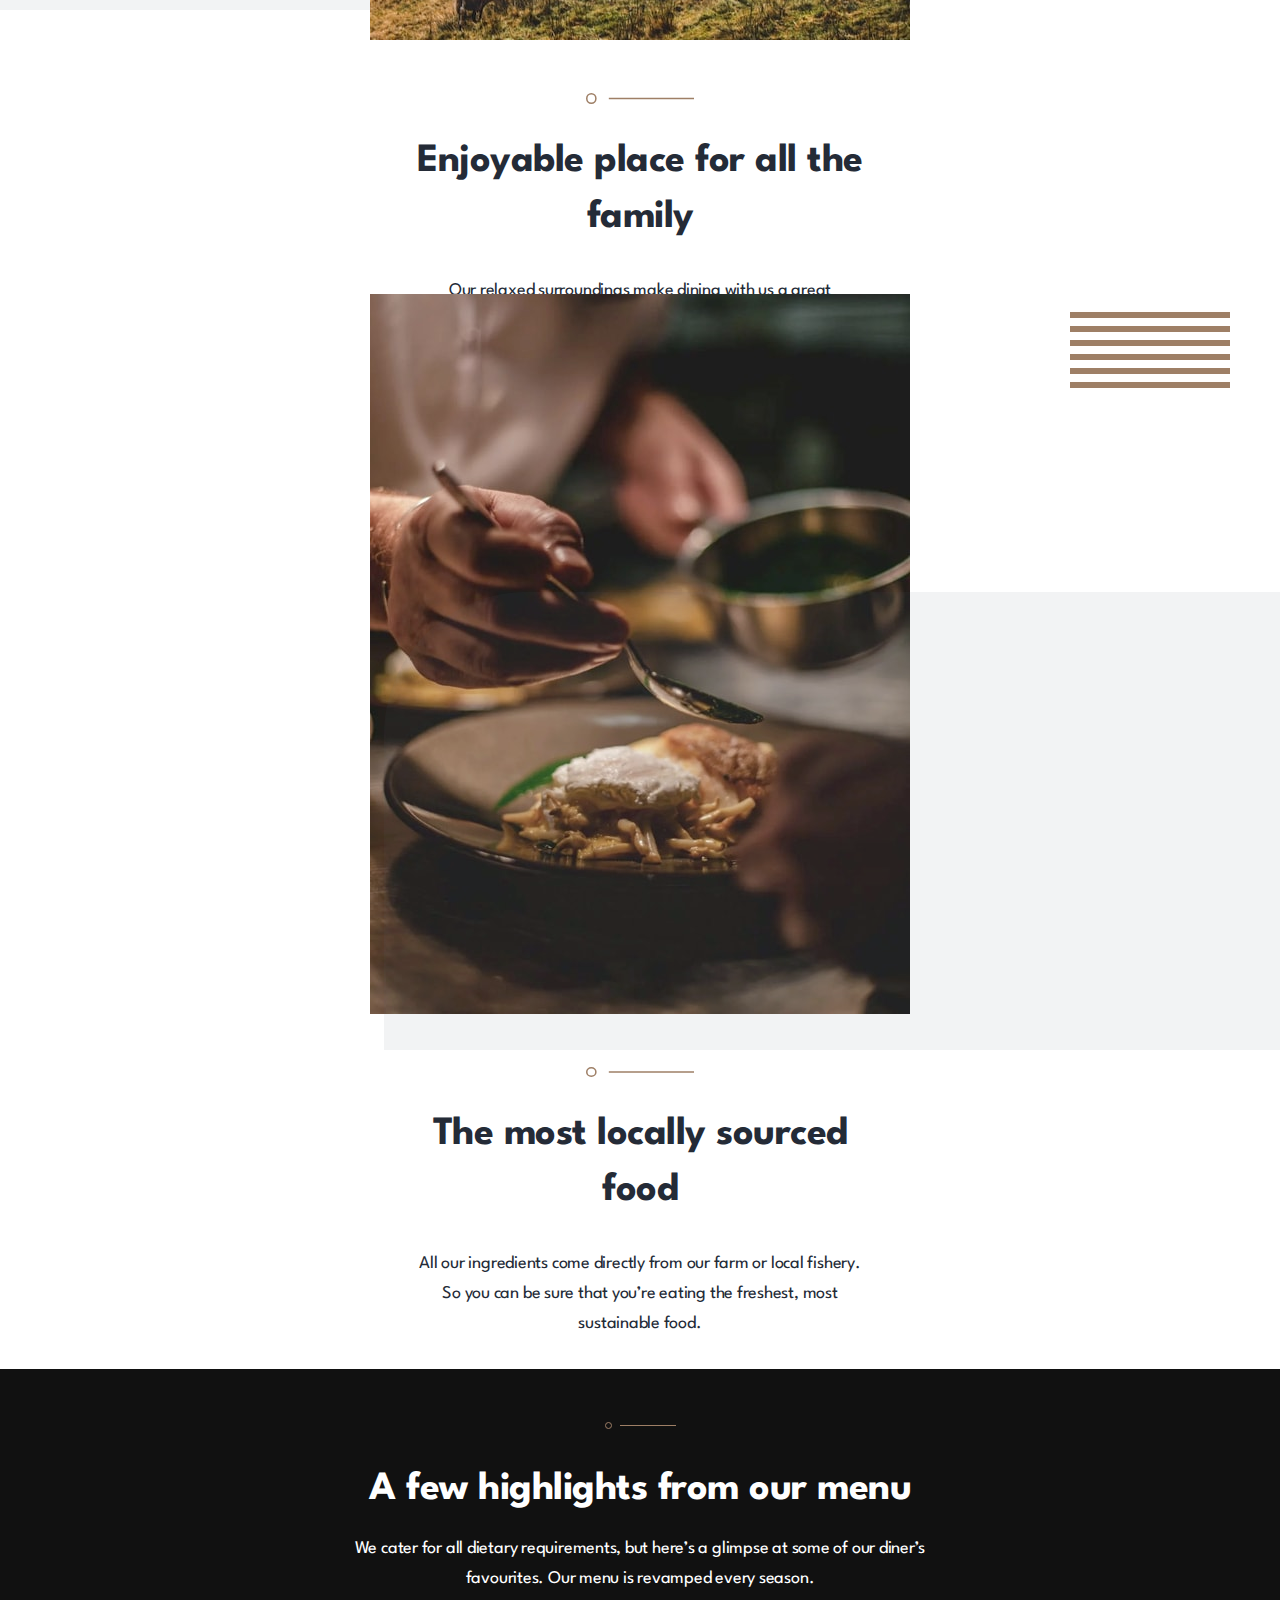
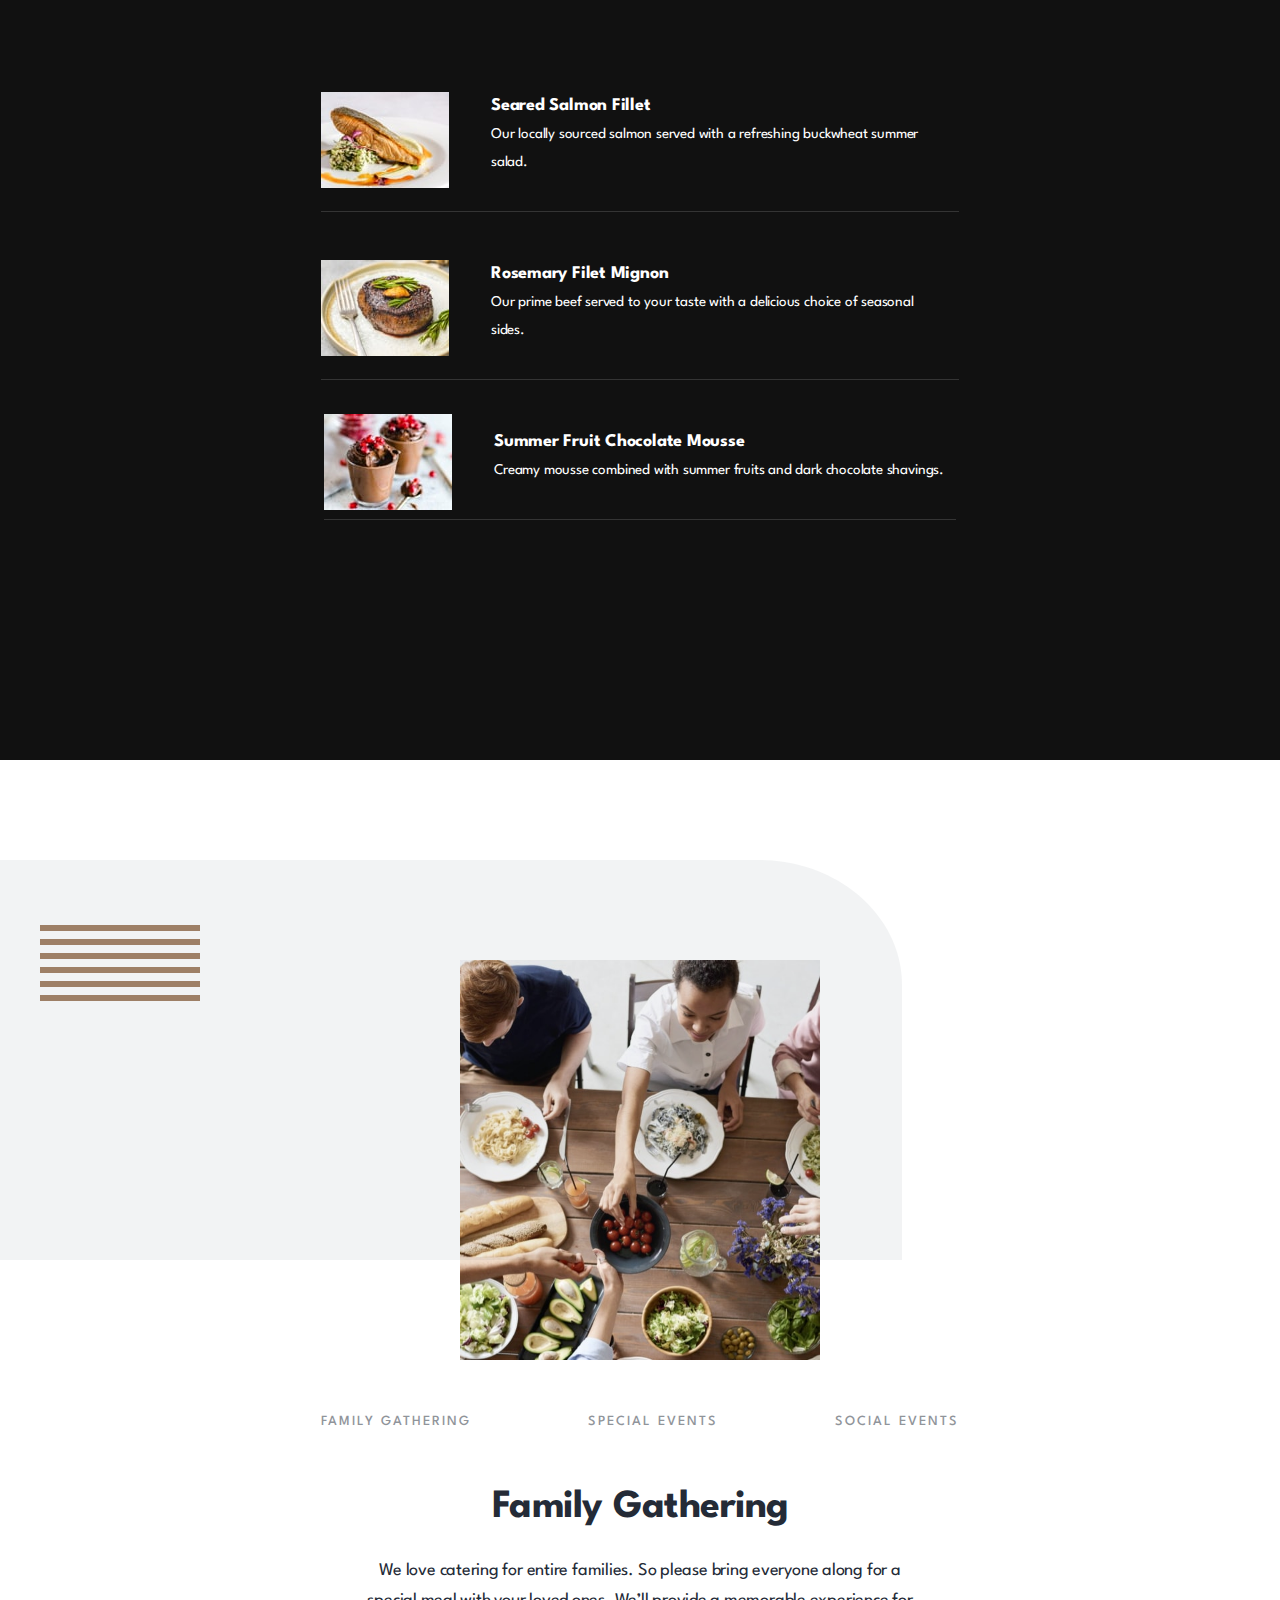
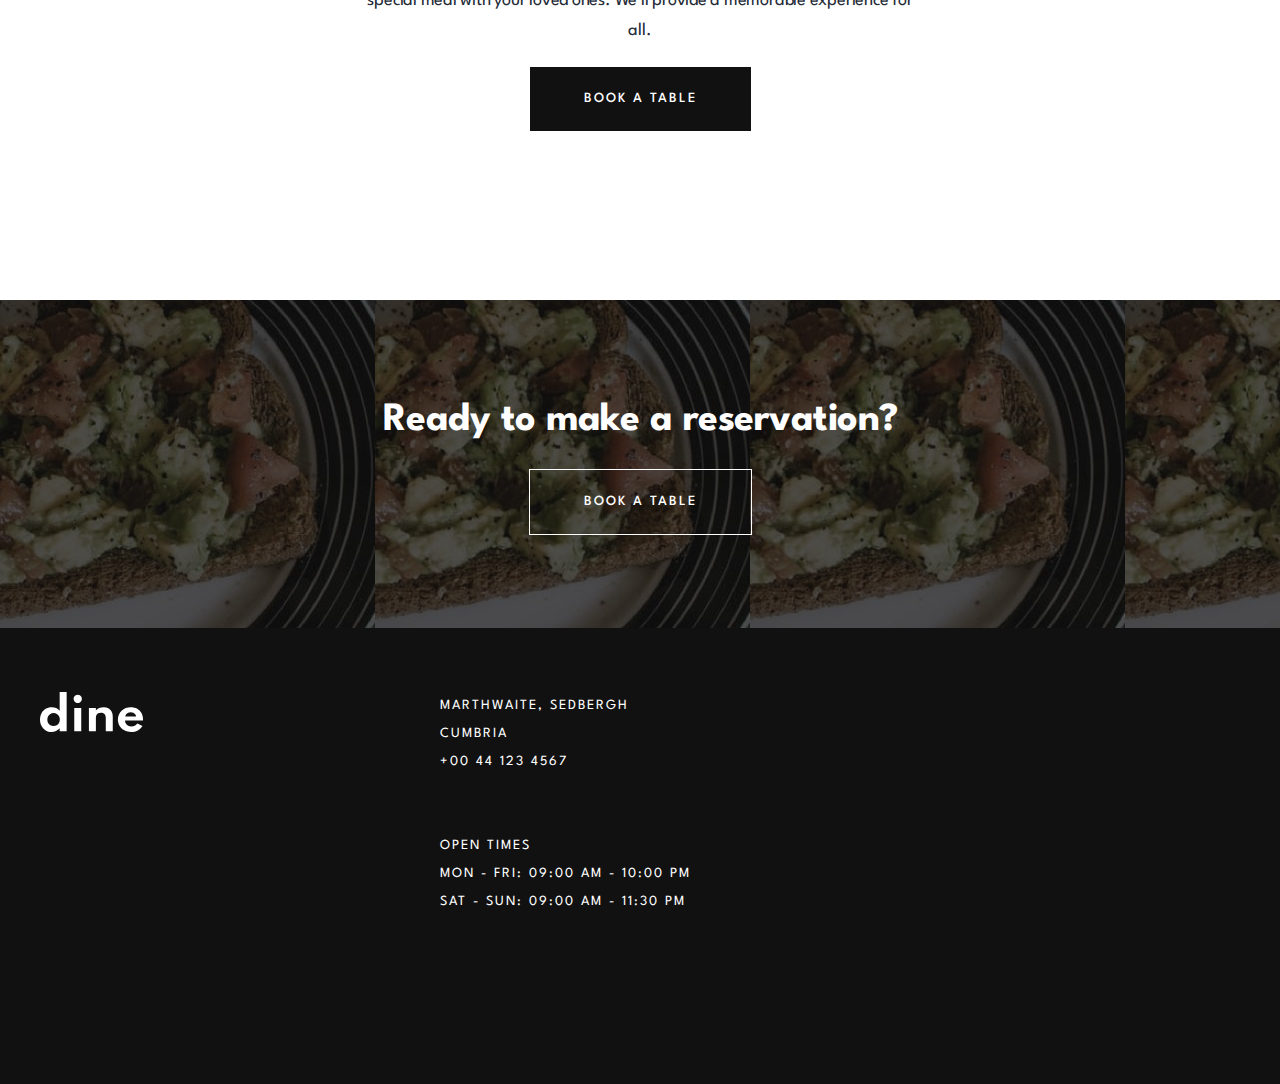
==== commit f0026aaa: "add tablet layout for home page" ====
--- a/docs/index.html
+++ b/docs/index.html
@@ -24,18 +24,43 @@
 
   <section class="section-1">
     <div class="inner card">
-      <img class="image" src="./images/homepage/enjoyable-place-mobile.jpg" alt="Enjoyable Place">
+      <picture class="image">
+        <source
+          srcset="./images/homepage/enjoyable-place-desktop.jpg 1x, ./images/homepage/enjoyable-place-desktop@2x.jpg 2x"
+          media="(min-width: 1024px)">
+        <source
+          srcset="./images/homepage/enjoyable-place-tablet.jpg 1x, ./images/homepage/enjoyable-place-tablet@2x.jpg 2x"
+          media="(min-width: 768px)">
+        <source
+          srcset="./images/homepage/enjoyable-place-mobile.jpg 1x, ./images/homepage/enjoyable-place-mobile@2x.jpg 2x"
+          media="(min-width: 300px)" />
+        <img src="./images/homepage/enjoyable-place-mobile.jpg" alt="Enjoyable Place">
+      </picture>
       <img class="pattern" src="./images/patterns/pattern-divide.svg" alt="divide pattern">
       <h2>Enjoyable place for all the family</h2>
       <p>Our relaxed surroundings make dining with us a great experience for everyone. We can even arrange
         a tour of the farm before your meal.</p>
+      <img class="curve curve-right" src="./images/patterns/pattern-curve-top-right.svg" alt="Curve top right">
     </div>
     <div class="inner card">
-      <img class="image" src="./images/homepage/locally-sourced-mobile.jpg" alt="Locally sourced food">
+      <picture class="image">
+        <source
+          srcset="./images/homepage/locally-sourced-desktop.jpg 1x, ./images/homepage/locally-sourced-desktop@2x.jpg 2x"
+          media="(min-width: 1024px)">
+        <source
+          srcset="./images/homepage/locally-sourced-tablet.jpg 1x, ./images/homepage/locally-sourced-tablet@2x.jpg 2x"
+          media="(min-width: 768px)">
+        <source
+          srcset="./images/homepage/locally-sourced-mobile.jpg 1x, ./images/homepage/locally-sourced-mobile@2x.jpg 2x"
+          media="(min-width: 300px)" />
+        <img src="./images/homepage/locally-sourced-mobile.jpg" alt="Locally sourced">
+      </picture>
       <img class="pattern" src="./images/patterns/pattern-divide.svg">
       <h2>The most locally sourced food</h2>
       <p>All our ingredients come directly from our farm or local fishery. So you can be sure that you’re
         eating the freshest, most sustainable food.</p>
+      <img class="curve curve-left" src="./images/patterns/pattern-curve-top-left.svg" alt="Curve top left">
+      <img class="lines" src="./images/patterns/pattern-lines.svg" alt="Lines">
     </div>
   </section>
 
@@ -50,7 +75,14 @@
 
       <div class="section-2_container">
         <div class="food">
-          <img src="./images/homepage/salmon-mobile.jpg" alt="Salmon">
+          <picture>
+            <source
+              srcset="./images/homepage/salmon-desktop-tablet.jpg 1x, ./images/homepage/salmon-desktop-tablet@2x.jpg 2x"
+              media="(min-width: 768px)">
+            <source srcset="./images/homepage/salmon-mobile.jpg 1x, ./images/homepage/salmon-mobile@2x.jpg 2x"
+              media="(min-width: 300px)" />
+            <img src="./images/homepage/salmon-mobile.jpg" alt="Salmon">
+          </picture>
           <div class="food_text">
             <h3>Seared Salmon Fillet</h3>
             <p>Our locally sourced salmon served with a refreshing buckwheat summer salad.
@@ -59,7 +91,14 @@
         </div>
 
         <div class="food">
-          <img src="./images/homepage/beef-mobile.jpg" alt="Beef">
+          <picture>
+            <source
+              srcset="./images/homepage/beef-desktop-tablet.jpg 1x, ./images/homepage/beef-desktop-tablet@2x.jpg 2x"
+              media="(min-width: 768px)">
+            <source srcset="./images/homepage/beef-mobile.jpg 1x, ./images/homepage/beef-mobile@2x.jpg 2x"
+              media="(min-width: 300px)" />
+            <img src="./images/homepage/beef-mobile.jpg" alt="Beef">
+          </picture>
           <div class="food_text">
             <h3>Rosemary Filet Mignon</h3>
             <p>Our prime beef served to your taste with a delicious choice of seasonal sides.</p>
@@ -67,7 +106,14 @@
         </div>
 
         <div class="food">
-          <img src="./images/homepage/chocolate-mobile.jpg" alt="Chocolate">
+          <picture>
+            <source
+              srcset="./images/homepage/chocolate-desktop-tablet.jpg 1x, ./images/homepage/chocolate-desktop-tablet@2x.jpg 2x"
+              media="(min-width: 768px)">
+            <source srcset="./images/homepage/chocolate-mobile.jpg 1x, ./images/homepage/chocolate-mobile@2x.jpg 2x"
+              media="(min-width: 300px)" />
+            <img src="./images/homepage/chocolate-mobile.jpg" alt="chocolate">
+          </picture>
           <div class="food_text">
             <h3>Summer Fruit Chocolate Mousse</h3>
             <p>Creamy mousse combined with summer fruits and dark chocolate shavings.</p>
@@ -79,7 +125,20 @@
 
   <section class="section-3">
     <div class="inner">
-      <img src="./images/homepage/family-gathering-mobile.jpg" alt="Family gathering">
+      <img class="curve curve-right" src="./images/patterns/pattern-curve-top-right.svg" alt="Curve top right">
+      <img class="lines lines2" src="./images/patterns/pattern-lines.svg" alt="Lines">
+      <picture>
+        <source
+          srcset="./images/homepage/family-gathering-desktop.jpg 1x, ./images/homepage/family-gathering-desktop@2x.jpg 2x"
+          media="(min-width: 1024px)">
+        <source
+          srcset="./images/homepage/family-gathering-tablet.jpg 1x, ./images/homepage/family-gathering-tablet@2x.jpg 2x"
+          media="(min-width: 768px)">
+        <source
+          srcset="./images/homepage/family-gathering-mobile.jpg 1x, ./images/homepage/family-gathering-mobile@2x.jpg 2x"
+          media="(min-width: 300px)" />
+        <img src="./images/homepage/family-gathering-mobile.jpg" alt="Family Gathering">
+      </picture>
       <ul class="items">
         <li class="item" id="item-1">Family Gathering</li>
         <span class="item_line item_line-active" id="item_line-1"></span>
@@ -114,21 +173,20 @@
     </div>
   </section>
 
-
   <footer class="footer">
-    <div class="inner">
-      <img class="logo" src="./images/logo.svg" alt="Logo">
-      <div class="address">
-        <p>Marthwaite, Sedbergh</p>
-        <p>Cumbria</p>
-        <p>+00 44 123 4567
-        </p>
-      </div>
-      <div class="openings">
-        <p>Open Times</p>
-        <p>Mon - Fri: 09:00 AM - 10:00 PM</p>
-        <p>Sat - Sun: 09:00 AM - 11:30 PM</p>
-      </div>
+    <div class="logo">
+      <img src="./images/logo.svg" alt="Logo">
+    </div>
+    <div class="address">
+      <p>Marthwaite, Sedbergh</p>
+      <p>Cumbria</p>
+      <p>+00 44 123 4567
+      </p>
+    </div>
+    <div class="openings">
+      <p>Open Times</p>
+      <p>Mon - Fri: 09:00 AM - 10:00 PM</p>
+      <p>Sat - Sun: 09:00 AM - 11:30 PM</p>
     </div>
   </footer>
 
--- a/docs/css/main.css
+++ b/docs/css/main.css
@@ -23,10 +23,17 @@
 }
 
 .inner {
-  width: 32.7rem;
+  max-width: 32.7rem;
   margin: 0 auto;
 }
 
+@media screen and (min-width: 768px) {
+  .inner {
+    max-width: 63.8rem;
+  }
+}
+
+picture,
 img {
   display: inline-block;
 }
@@ -95,8 +102,15 @@
   background-size: cover;
   mix-blend-mode: normal;
   color: white;
-  height: 74.8rem;
+  min-height: 74.8rem;
   text-align: center;
+}
+
+@media screen and (min-width: 768px) {
+  .header {
+    background-image: url(../images/homepage/hero-bg-tablet.jpg);
+    min-height: 99.2rem;
+  }
 }
 
 .header .inner {
@@ -118,6 +132,13 @@
           align-items: center;
 }
 
+@media screen and (min-width: 768px) {
+  .header .inner {
+    top: 37.4rem;
+    height: 40.2rem;
+  }
+}
+
 .header_title {
   font-weight: 300;
   font-size: 3.2rem;
@@ -126,10 +147,28 @@
   text-align: center;
 }
 
+@media screen and (min-width: 768px) {
+  .header_title {
+    font-size: 4.8rem;
+    line-height: 6.4rem;
+    letter-spacing: -0.6px;
+    padding: 0 3rem;
+  }
+}
+
 .header_description {
   line-height: 2.5rem;
   font-size: 1.5rem;
   letter-spacing: -0.1875px;
+}
+
+@media screen and (min-width: 768px) {
+  .header_description {
+    font-size: 1.8rem;
+    line-height: 3rem;
+    letter-spacing: -0.625px;
+    max-width: 57.3rem;
+  }
 }
 
 .section-1 {
@@ -146,6 +185,11 @@
   -webkit-box-pack: justify;
       -ms-flex-pack: justify;
           justify-content: space-between;
+  -webkit-box-align: center;
+      -ms-flex-align: center;
+          align-items: center;
+  flex-direction: column;
+  position: relative;
 }
 
 .section-1 .card {
@@ -153,11 +197,50 @@
 }
 
 .section-1 .image {
-  margin-top: -7.2rem;
+  margin: -7.2rem auto 0 auto;
 }
 
 .section-1 .pattern {
   padding-top: 5rem;
+  display: block;
+  width: 20%;
+  margin: 0 auto;
+}
+
+.section-1 .curve {
+  display: none;
+}
+
+@media screen and (min-width: 768px) {
+  .section-1 .curve {
+    display: block;
+    width: 100%;
+    position: absolute;
+  }
+}
+
+.section-1 .curve-right {
+  top: 16rem;
+  left: -37.8rem;
+}
+
+.section-1 .curve-left {
+  top: 120rem;
+  left: 38.4rem;
+}
+
+.section-1 .lines {
+  display: none;
+}
+
+@media screen and (min-width: 768px) {
+  .section-1 .lines {
+    display: block;
+    width: 16rem;
+    position: absolute;
+    top: 92rem;
+    right: 5rem;
+  }
 }
 
 .section-1 h2 {
@@ -168,11 +251,31 @@
   padding: 3rem 0;
 }
 
+@media screen and (min-width: 768px) {
+  .section-1 h2 {
+    font-size: 4rem;
+    line-height: 5.6rem;
+    letter-spacing: -0.5px;
+    max-width: 45.1rem;
+    margin: 0 auto;
+  }
+}
+
 .section-1 p {
   font-size: 1.5rem;
   font-weight: normal;
   line-height: 2.5rem;
   letter-spacing: -0.1875px;
+}
+
+@media screen and (min-width: 768px) {
+  .section-1 p {
+    font-size: 1.8rem;
+    line-height: 3rem;
+    letter-spacing: -0.225px;
+    max-width: 45.1rem;
+    margin: 0 auto;
+  }
 }
 
 .section-2 {
@@ -181,6 +284,12 @@
   text-align: center;
   padding: 5rem 0;
   margin: 3rem 0;
+}
+
+@media screen and (min-width: 768px) {
+  .section-2 {
+    min-height: 89.1rem;
+  }
 }
 
 .section-2 .inner {
@@ -194,6 +303,9 @@
   -webkit-box-pack: center;
       -ms-flex-pack: center;
           justify-content: center;
+  -webkit-box-align: center;
+      -ms-flex-align: center;
+          align-items: center;
 }
 
 .section-2_header h2 {
@@ -204,6 +316,14 @@
   padding-bottom: 1.6rem;
 }
 
+@media screen and (min-width: 768px) {
+  .section-2_header h2 {
+    font-size: 4rem;
+    line-height: 5.6rem;
+    letter-spacing: -0.5px;
+  }
+}
+
 .section-2_header p {
   font-size: 1.5rem;
   line-height: 2.5rem;
@@ -211,12 +331,69 @@
   margin-bottom: 5rem;
 }
 
+@media screen and (min-width: 768px) {
+  .section-2_header p {
+    font-size: 1.8rem;
+    line-height: 3rem;
+    letter-spacing: -0.225px;
+  }
+}
+
+.section-2_container {
+  display: -webkit-box;
+  display: -ms-flexbox;
+  display: flex;
+  -webkit-box-orient: vertical;
+  -webkit-box-direction: normal;
+      -ms-flex-direction: column;
+          flex-direction: column;
+  -webkit-box-pack: center;
+      -ms-flex-pack: center;
+          justify-content: center;
+  -webkit-box-align: center;
+      -ms-flex-align: center;
+          align-items: center;
+}
+
+@media screen and (min-width: 768px) {
+  .section-2_container .food {
+    display: -webkit-box;
+    display: -ms-flexbox;
+    display: flex;
+    -webkit-box-orient: horizontal;
+    -webkit-box-direction: normal;
+        -ms-flex-direction: row;
+            flex-direction: row;
+    -webkit-box-pack: center;
+        -ms-flex-pack: center;
+            justify-content: center;
+    -webkit-box-align: center;
+        -ms-flex-align: center;
+            align-items: center;
+    margin-top: 2.8rem;
+    border-bottom: 1px solid rgba(255, 255, 255, 0.15);
+  }
+}
+
 .section-2_container img {
   height: 24.5rem;
 }
 
+@media screen and (min-width: 768px) {
+  .section-2_container img {
+    height: 9.6rem;
+  }
+}
+
 .section-2_container .food_text {
   padding: 2rem 1.2rem 2.5rem 1.2rem;
+}
+
+@media screen and (min-width: 768px) {
+  .section-2_container .food_text {
+    text-align: left;
+    margin-left: 3rem;
+  }
 }
 
 .section-2_container .food_text h3 {
@@ -224,6 +401,14 @@
   font-weight: bold;
   line-height: 2.8rem;
   letter-spacing: -0.225px;
+}
+
+@media screen and (min-width: 768px) {
+  .section-2_container .food_text h3 {
+    font-size: 1.8rem;
+    line-height: 2.8rem;
+    letter-spacing: -0.225px;
+  }
 }
 
 .section-2_container .food_text p {
@@ -235,11 +420,27 @@
   border-bottom: 1px solid rgba(255, 255, 255, 0.15);
 }
 
+@media screen and (min-width: 768px) {
+  .section-2_container .food_text p {
+    font-size: 1.5rem;
+    line-height: 2.8rem;
+    letter-spacing: -0.1875px;
+    border-bottom: none;
+  }
+}
+
 .section-3 {
   min-height: 84rem;
   margin: 8rem 0;
   text-align: center;
   color: #242B37;
+  position: relative;
+}
+
+@media screen and (min-width: 768px) {
+  .section-3 {
+    margin: 20rem 0 10rem 0;
+  }
 }
 
 .section-3 img {
@@ -256,8 +457,37 @@
   letter-spacing: 2px;
 }
 
+@media screen and (min-width: 768px) {
+  .section-3 .items {
+    display: -webkit-box;
+    display: -ms-flexbox;
+    display: flex;
+    -webkit-box-orient: horizontal;
+    -webkit-box-direction: normal;
+        -ms-flex-direction: row;
+            flex-direction: row;
+    -webkit-box-pack: justify;
+        -ms-flex-pack: justify;
+            justify-content: space-between;
+    -webkit-box-align: center;
+        -ms-flex-align: center;
+            align-items: center;
+    min-height: 3.7rem;
+  }
+}
+
 .section-3 .items .item {
   opacity: 0.5;
+  cursor: pointer;
+}
+
+@media screen and (min-width: 768px) {
+  .section-3 .items .item {
+    font-weight: 500;
+    font-size: 1.4rem;
+    line-height: 2.8rem;
+    letter-spacing: 2px;
+  }
 }
 
 .section-3 .items .item-active {
@@ -275,12 +505,24 @@
   vertical-align: top;
 }
 
+@media screen and (min-width: 768px) {
+  .section-3 .items .item_line {
+    display: none;
+  }
+}
+
 .section-3 .items .item_line-active {
   visibility: visible;
 }
 
 .section-3 .item_content {
   display: none;
+}
+
+@media screen and (min-width: 768px) {
+  .section-3 .item_content {
+    padding-top: 4rem;
+  }
 }
 
 .section-3 .item_content-active {
@@ -294,6 +536,14 @@
   letter-spacing: -0.4px;
 }
 
+@media screen and (min-width: 768px) {
+  .section-3 h2 {
+    font-size: 4rem;
+    line-height: 5.6rem;
+    letter-spacing: -0.5px;
+  }
+}
+
 .section-3 p {
   font-size: 1.5rem;
   line-height: 2.5rem;
@@ -301,13 +551,58 @@
   padding: 2rem 0;
 }
 
+@media screen and (min-width: 768px) {
+  .section-3 p {
+    padding: 2rem 4rem;
+    font-size: 1.8rem;
+    line-height: 3rem;
+    letter-spacing: -0.225px;
+  }
+}
+
+.section-3 .curve {
+  display: none;
+}
+
+@media screen and (min-width: 768px) {
+  .section-3 .curve {
+    display: block;
+    width: 100%;
+    position: absolute;
+  }
+}
+
+.section-3 .curve-right {
+  top: -10rem;
+  left: -37.8rem;
+}
+
+.section-3 .lines {
+  display: none;
+}
+
+@media screen and (min-width: 768px) {
+  .section-3 .lines {
+    display: block;
+    width: 16rem;
+    height: 7.6rem;
+    position: absolute;
+    top: -3.5rem;
+    left: 4rem;
+  }
+}
+
 .section-4 {
   min-height: 32.8rem;
   background: url(../images/homepage/ready-bg-mobile.jpg);
+  text-align: center;
   display: -webkit-box;
   display: -ms-flexbox;
   display: flex;
-  text-align: center;
+  -webkit-box-orient: vertical;
+  -webkit-box-direction: normal;
+      -ms-flex-direction: column;
+          flex-direction: column;
   -webkit-box-pack: center;
       -ms-flex-pack: center;
           justify-content: center;
@@ -317,6 +612,12 @@
   color: white;
 }
 
+@media screen and (min-width: 768px) {
+  .section-4 .inner {
+    width: 63.8rem;
+  }
+}
+
 .section-4 h2 {
   font-size: 3.2rem;
   line-height: 4rem;
@@ -324,32 +625,75 @@
   padding-bottom: 2rem;
 }
 
+@media screen and (min-width: 768px) {
+  .section-4 h2 {
+    font-size: 4rem;
+    line-height: 5.6rem;
+    letter-spacing: -0.5px;
+  }
+}
+
 .footer {
   background: #111111;
   min-height: 44rem;
-  display: -webkit-box;
-  display: -ms-flexbox;
-  display: flex;
-  -webkit-box-orient: vertical;
-  -webkit-box-direction: normal;
-      -ms-flex-direction: column;
-          flex-direction: column;
   text-align: center;
-  -webkit-box-pack: center;
-      -ms-flex-pack: center;
-          justify-content: center;
+  color: white;
+  display: -ms-grid;
+  display: grid;
+  -ms-grid-columns: 1fr;
+      grid-template-columns: 1fr;
   -webkit-box-align: center;
       -ms-flex-align: center;
           align-items: center;
-  color: white;
-}
-
-.footer .logo {
-  padding-bottom: 4rem;
-}
-
-.footer .address {
-  padding-bottom: 3.2rem;
+}
+
+@media screen and (min-width: 768px) {
+  .footer {
+    min-height: 32.8rem;
+    padding: 6.4rem 4rem;
+    -ms-grid-columns: 1fr 2fr;
+        grid-template-columns: 1fr 2fr;
+    -ms-grid-rows: 14rem 14rem;
+        grid-template-rows: 14rem 14rem;
+    -webkit-box-align: start;
+        -ms-flex-align: start;
+            align-items: start;
+    justify-items: start;
+    text-align: left;
+  }
+}
+
+@media screen and (min-width: 768px) {
+  .footer .logo {
+    -ms-grid-row: 1;
+    -ms-grid-row-span: 2;
+    grid-row: 1 / 3;
+    -ms-grid-column: 1;
+    -ms-grid-column-span: 1;
+    grid-column: 1 / 2;
+  }
+}
+
+@media screen and (min-width: 768px) {
+  .footer .address {
+    -ms-grid-row: 1;
+    -ms-grid-row-span: 1;
+    grid-row: 1 / 2;
+    -ms-grid-column: 2;
+    -ms-grid-column-span: 1;
+    grid-column: 2 / 3;
+  }
+}
+
+@media screen and (min-width: 768px) {
+  .footer .openings {
+    -ms-grid-row: 2;
+    -ms-grid-row-span: 1;
+    grid-row: 2 / 3;
+    -ms-grid-column: 2;
+    -ms-grid-column-span: 1;
+    grid-column: 2 / 3;
+  }
 }
 
 .footer p {
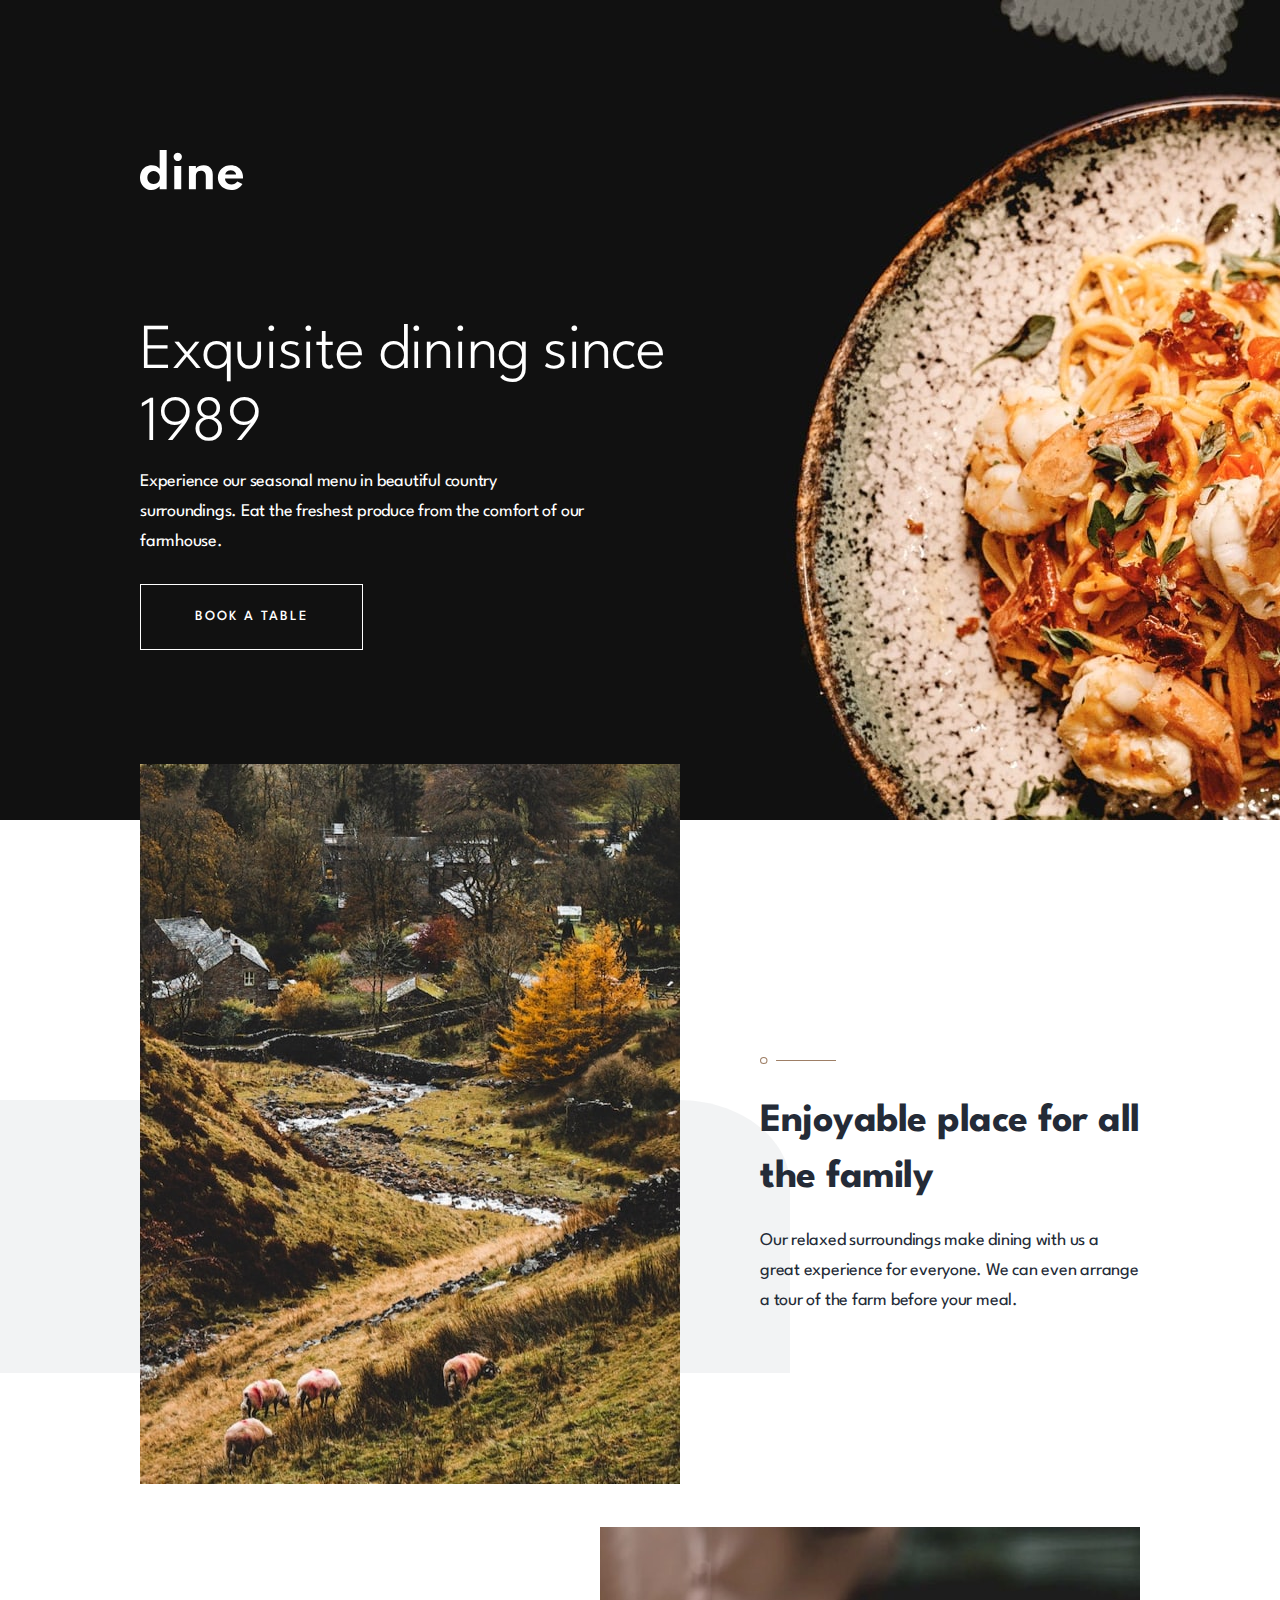
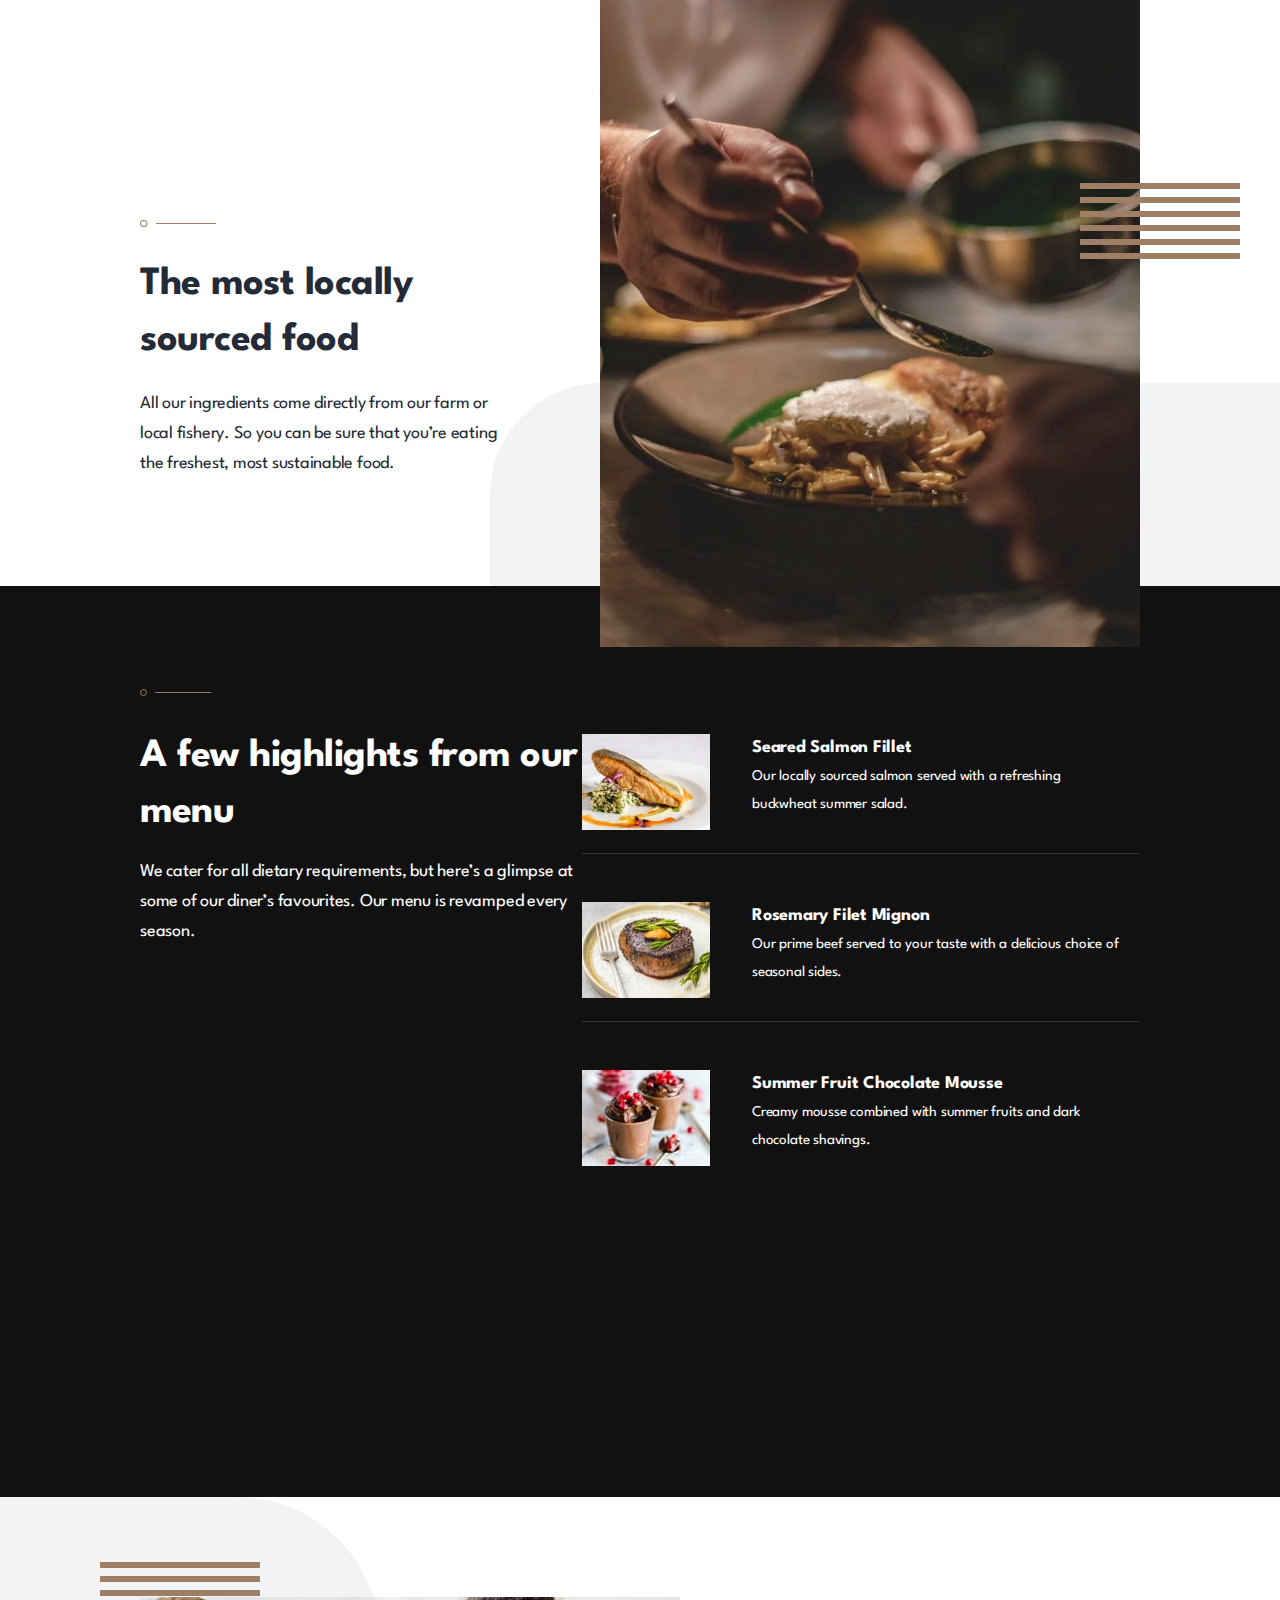
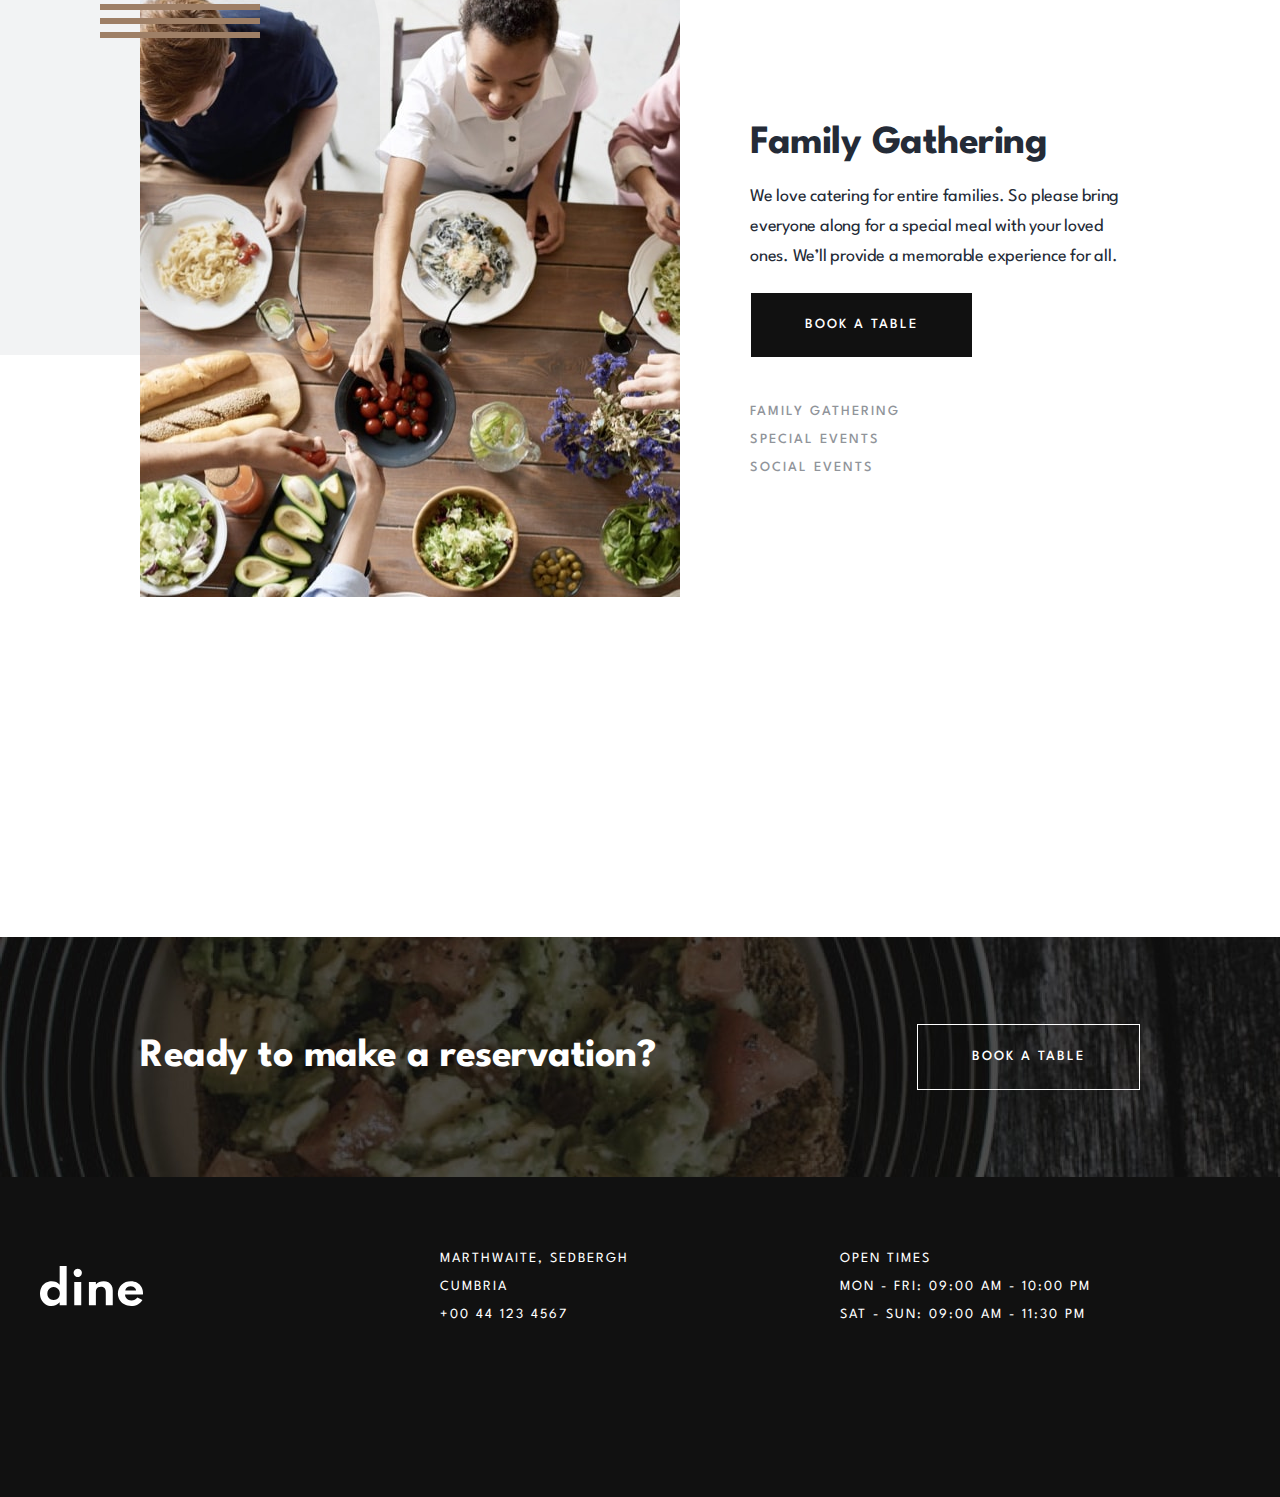
==== commit 8680b1d4: "add homepage desktop layout" ====
--- a/docs/index.html
+++ b/docs/index.html
@@ -36,10 +36,12 @@
           media="(min-width: 300px)" />
         <img src="./images/homepage/enjoyable-place-mobile.jpg" alt="Enjoyable Place">
       </picture>
-      <img class="pattern" src="./images/patterns/pattern-divide.svg" alt="divide pattern">
-      <h2>Enjoyable place for all the family</h2>
-      <p>Our relaxed surroundings make dining with us a great experience for everyone. We can even arrange
-        a tour of the farm before your meal.</p>
+      <div>
+        <img class="pattern" src="./images/patterns/pattern-divide.svg" alt="divide pattern">
+        <h2>Enjoyable place for all the family</h2>
+        <p>Our relaxed surroundings make dining with us a great experience for everyone. We can even arrange
+          a tour of the farm before your meal.</p>
+      </div>
       <img class="curve curve-right" src="./images/patterns/pattern-curve-top-right.svg" alt="Curve top right">
     </div>
     <div class="inner card">
@@ -55,10 +57,13 @@
           media="(min-width: 300px)" />
         <img src="./images/homepage/locally-sourced-mobile.jpg" alt="Locally sourced">
       </picture>
-      <img class="pattern" src="./images/patterns/pattern-divide.svg">
-      <h2>The most locally sourced food</h2>
-      <p>All our ingredients come directly from our farm or local fishery. So you can be sure that you’re
-        eating the freshest, most sustainable food.</p>
+
+      <div>
+        <img class="pattern" src="./images/patterns/pattern-divide.svg">
+        <h2>The most locally sourced food</h2>
+        <p>All our ingredients come directly from our farm or local fishery. So you can be sure that you’re
+          eating the freshest, most sustainable food.</p>
+      </div>
       <img class="curve curve-left" src="./images/patterns/pattern-curve-top-left.svg" alt="Curve top left">
       <img class="lines" src="./images/patterns/pattern-lines.svg" alt="Lines">
     </div>
@@ -125,44 +130,50 @@
 
   <section class="section-3">
     <div class="inner">
-      <img class="curve curve-right" src="./images/patterns/pattern-curve-top-right.svg" alt="Curve top right">
-      <img class="lines lines2" src="./images/patterns/pattern-lines.svg" alt="Lines">
-      <picture>
-        <source
-          srcset="./images/homepage/family-gathering-desktop.jpg 1x, ./images/homepage/family-gathering-desktop@2x.jpg 2x"
-          media="(min-width: 1024px)">
-        <source
-          srcset="./images/homepage/family-gathering-tablet.jpg 1x, ./images/homepage/family-gathering-tablet@2x.jpg 2x"
-          media="(min-width: 768px)">
-        <source
-          srcset="./images/homepage/family-gathering-mobile.jpg 1x, ./images/homepage/family-gathering-mobile@2x.jpg 2x"
-          media="(min-width: 300px)" />
-        <img src="./images/homepage/family-gathering-mobile.jpg" alt="Family Gathering">
-      </picture>
-      <ul class="items">
-        <li class="item" id="item-1">Family Gathering</li>
-        <span class="item_line item_line-active" id="item_line-1"></span>
-        <li class="item" id="item-2">Special Events</li>
-        <span class="item_line" id="item_line-2"></span>
-        <li class="item" id="item-3">Social Events</li>
-        <span class="item_line" id="item_line-3"></span>
-      </ul>
-      <div class="item_content item_content-active" id="item_content-1">
-        <h2>Family Gathering</h2>
-        <p>We love catering for entire families. So please bring everyone along for a special meal with your
-          loved ones. We’ll provide a memorable experience for all.</p>
-      </div>
-      <div class="item_content" id="item_content-2">
-        <h2>Special Events</h2>
-        <p>Whether it’s a romantic dinner or special date you’re celebrating with others we’ll look after you.
-          We’ll be sure to mark your special date with an unforgettable meal.</p>
-      </div>
-      <div class="item_content" id="item_content-3">
-        <h2>Social Events</h2>
-        <p>Are you looking to have a larger social event? No problem! We’re more than happy to cater for big
-          parties. We’ll work with you to make your event a hit with everyone.</p>
-      </div>
-      <a class="button button_dark" href="./booking.html">Book a table</a>
+      <div class="picture_part">
+        <img class="curve curve-right" src="./images/patterns/pattern-curve-top-right.svg" alt="Curve top right">
+        <img class="lines" src="./images/patterns/pattern-lines.svg" alt="Lines">
+        <picture>
+          <source
+            srcset="./images/homepage/family-gathering-desktop.jpg 1x, ./images/homepage/family-gathering-desktop@2x.jpg 2x"
+            media="(min-width: 1024px)">
+          <source
+            srcset="./images/homepage/family-gathering-tablet.jpg 1x, ./images/homepage/family-gathering-tablet@2x.jpg 2x"
+            media="(min-width: 768px)">
+          <source
+            srcset="./images/homepage/family-gathering-mobile.jpg 1x, ./images/homepage/family-gathering-mobile@2x.jpg 2x"
+            media="(min-width: 300px)" />
+          <img src="./images/homepage/family-gathering-mobile.jpg" alt="Family Gathering">
+        </picture>
+      </div>
+      <div class="items_part">
+        <ul class="items">
+          <li class="item" id="item-1">Family Gathering</li>
+          <span class="item_line item_line-active" id="item_line-1"></span>
+          <li class="item" id="item-2">Special Events</li>
+          <span class="item_line" id="item_line-2"></span>
+          <li class="item" id="item-3">Social Events</li>
+          <span class="item_line" id="item_line-3"></span>
+        </ul>
+        <div>
+          <div class="item_content item_content-active" id="item_content-1">
+            <h2>Family Gathering</h2>
+            <p>We love catering for entire families. So please bring everyone along for a special meal with your
+              loved ones. We’ll provide a memorable experience for all.</p>
+          </div>
+          <div class="item_content" id="item_content-2">
+            <h2>Special Events</h2>
+            <p>Whether it’s a romantic dinner or special date you’re celebrating with others we’ll look after you.
+              We’ll be sure to mark your special date with an unforgettable meal.</p>
+          </div>
+          <div class="item_content" id="item_content-3">
+            <h2>Social Events</h2>
+            <p>Are you looking to have a larger social event? No problem! We’re more than happy to cater for big
+              parties. We’ll work with you to make your event a hit with everyone.</p>
+          </div>
+          <a class="button button_dark" href="./booking.html">Book a table</a>
+        </div>
+      </div>
     </div>
   </section>
 
--- a/docs/css/main.css
+++ b/docs/css/main.css
@@ -30,6 +30,12 @@
 @media screen and (min-width: 768px) {
   .inner {
     max-width: 63.8rem;
+  }
+}
+
+@media screen and (min-width: 1024px) {
+  .inner {
+    max-width: 100rem;
   }
 }
 
@@ -100,7 +106,6 @@
   background-position: top;
   background-repeat: no-repeat;
   background-size: cover;
-  mix-blend-mode: normal;
   color: white;
   min-height: 74.8rem;
   text-align: center;
@@ -110,6 +115,14 @@
   .header {
     background-image: url(../images/homepage/hero-bg-tablet.jpg);
     min-height: 99.2rem;
+  }
+}
+
+@media screen and (min-width: 1024px) {
+  .header {
+    background-image: url(../images/homepage/hero-bg-desktop.jpg);
+    min-height: 82rem;
+    text-align: left;
   }
 }
 
@@ -139,12 +152,27 @@
   }
 }
 
+@media screen and (min-width: 1024px) {
+  .header .inner {
+    -webkit-box-align: self-start;
+        -ms-flex-align: self-start;
+            align-items: self-start;
+    top: 15rem;
+    height: 50rem;
+  }
+}
+
+@media screen and (min-width: 1024px) {
+  .header_logo {
+    padding-bottom: 12rem;
+  }
+}
+
 .header_title {
   font-weight: 300;
   font-size: 3.2rem;
   line-height: 4rem;
   letter-spacing: -0.4px;
-  text-align: center;
 }
 
 @media screen and (min-width: 768px) {
@@ -152,7 +180,17 @@
     font-size: 4.8rem;
     line-height: 6.4rem;
     letter-spacing: -0.6px;
-    padding: 0 3rem;
+    padding: 0 7rem;
+  }
+}
+
+@media screen and (min-width: 1024px) {
+  .header_title {
+    padding: 0;
+    font-size: 6.4rem;
+    line-height: 7.2rem;
+    letter-spacing: -0.8px;
+    max-width: 55rem;
   }
 }
 
@@ -166,8 +204,18 @@
   .header_description {
     font-size: 1.8rem;
     line-height: 3rem;
-    letter-spacing: -0.625px;
-    max-width: 57.3rem;
+    letter-spacing: -0.225px;
+    max-width: 60.3rem;
+  }
+}
+
+@media screen and (min-width: 1024px) {
+  .header_description {
+    font-size: 1.8rem;
+    line-height: 3rem;
+    letter-spacing: -0.225px;
+    max-width: 44.5rem;
+    padding-bottom: 2rem;
   }
 }
 
@@ -188,16 +236,57 @@
   -webkit-box-align: center;
       -ms-flex-align: center;
           align-items: center;
-  flex-direction: column;
-  position: relative;
 }
 
 .section-1 .card {
   min-height: 68.3rem;
+  position: relative;
+}
+
+@media screen and (min-width: 1024px) {
+  .section-1 .card {
+    display: -webkit-box;
+    display: -ms-flexbox;
+    display: flex;
+    -webkit-box-orient: horizontal;
+    -webkit-box-direction: normal;
+        -ms-flex-direction: row;
+            flex-direction: row;
+    -webkit-box-pack: justify;
+        -ms-flex-pack: justify;
+            justify-content: space-between;
+    -webkit-box-align: center;
+        -ms-flex-align: center;
+            align-items: center;
+    align-items: center;
+    text-align: left;
+  }
+}
+
+@media screen and (min-width: 1024px) {
+  .section-1 .card:first-child > div {
+    padding-left: 8rem;
+  }
+}
+
+@media screen and (min-width: 1024px) {
+  .section-1 .card:last-child > div {
+    padding-right: 8rem;
+  }
+}
+
+@media screen and (min-width: 1024px) {
+  .section-1 .card:last-child {
+    -webkit-box-orient: horizontal;
+    -webkit-box-direction: reverse;
+        -ms-flex-direction: row-reverse;
+            flex-direction: row-reverse;
+  }
 }
 
 .section-1 .image {
   margin: -7.2rem auto 0 auto;
+  position: relative;
 }
 
 .section-1 .pattern {
@@ -207,8 +296,15 @@
   margin: 0 auto;
 }
 
+@media screen and (min-width: 1024px) {
+  .section-1 .pattern {
+    margin-left: 0;
+  }
+}
+
 .section-1 .curve {
   display: none;
+  z-index: -1;
 }
 
 @media screen and (min-width: 768px) {
@@ -224,9 +320,24 @@
   left: -37.8rem;
 }
 
+@media screen and (min-width: 1024px) {
+  .section-1 .curve-right {
+    top: 28rem;
+    left: -35rem;
+    height: 40%;
+  }
+}
+
 .section-1 .curve-left {
   top: 120rem;
   left: 38.4rem;
+}
+
+@media screen and (min-width: 1024px) {
+  .section-1 .curve-left {
+    top: 40rem;
+    left: 35rem;
+  }
 }
 
 .section-1 .lines {
@@ -238,8 +349,15 @@
     display: block;
     width: 16rem;
     position: absolute;
-    top: 92rem;
-    right: 5rem;
+    top: 15rem;
+    right: -2rem;
+  }
+}
+
+@media screen and (min-width: 1024px) {
+  .section-1 .lines {
+    top: 20rem;
+    right: -10rem;
   }
 }
 
@@ -248,7 +366,7 @@
   font-size: 3.2rem;
   font-weight: bold;
   line-height: 4rem;
-  padding: 3rem 0;
+  padding: 3rem 0rem;
 }
 
 @media screen and (min-width: 768px) {
@@ -258,6 +376,17 @@
     letter-spacing: -0.5px;
     max-width: 45.1rem;
     margin: 0 auto;
+    padding: 2rem 12rem;
+  }
+}
+
+@media screen and (min-width: 1024px) {
+  .section-1 h2 {
+    padding: 2rem 0;
+    font-size: 4rem;
+    line-height: 5.6rem;
+    letter-spacing: -0.5px;
+    padding-top: 3rem;
   }
 }
 
@@ -278,6 +407,14 @@
   }
 }
 
+@media screen and (min-width: 1024px) {
+  .section-1 p {
+    font-size: 1.8rem;
+    line-height: 3rem;
+    letter-spacing: -0.225px;
+  }
+}
+
 .section-2 {
   background: #111111;
   color: white;
@@ -289,6 +426,14 @@
 @media screen and (min-width: 768px) {
   .section-2 {
     min-height: 89.1rem;
+  }
+}
+
+@media screen and (min-width: 1024px) {
+  .section-2 {
+    min-height: 76.1rem;
+    margin-top: -8rem;
+    padding-top: 10rem;
   }
 }
 
@@ -308,6 +453,28 @@
           align-items: center;
 }
 
+@media screen and (min-width: 1024px) {
+  .section-2 .inner {
+    -webkit-box-orient: horizontal;
+    -webkit-box-direction: normal;
+        -ms-flex-direction: row;
+            flex-direction: row;
+    -webkit-box-pack: justify;
+        -ms-flex-pack: justify;
+            justify-content: space-between;
+    -webkit-box-align: start;
+        -ms-flex-align: start;
+            align-items: start;
+  }
+}
+
+@media screen and (min-width: 1024px) {
+  .section-2_header {
+    max-width: 44.2rem;
+    text-align: left;
+  }
+}
+
 .section-2_header h2 {
   font-size: 3.2rem;
   line-height: 4rem;
@@ -324,6 +491,14 @@
   }
 }
 
+@media screen and (min-width: 1024px) {
+  .section-2_header h2 {
+    font-size: 4rem;
+    line-height: 5.6rem;
+    letter-spacing: -0.5px;
+  }
+}
+
 .section-2_header p {
   font-size: 1.5rem;
   line-height: 2.5rem;
@@ -332,6 +507,14 @@
 }
 
 @media screen and (min-width: 768px) {
+  .section-2_header p {
+    font-size: 1.8rem;
+    line-height: 3rem;
+    letter-spacing: -0.225px;
+  }
+}
+
+@media screen and (min-width: 1024px) {
   .section-2_header p {
     font-size: 1.8rem;
     line-height: 3rem;
@@ -373,6 +556,9 @@
     margin-top: 2.8rem;
     border-bottom: 1px solid rgba(255, 255, 255, 0.15);
   }
+  .section-2_container .food:last-of-type {
+    border-bottom: none;
+  }
 }
 
 .section-2_container img {
@@ -420,6 +606,10 @@
   border-bottom: 1px solid rgba(255, 255, 255, 0.15);
 }
 
+.section-2_container .food_text p:last-of-type {
+  border-bottom: none;
+}
+
 @media screen and (min-width: 768px) {
   .section-2_container .food_text p {
     font-size: 1.5rem;
@@ -439,14 +629,54 @@
 
 @media screen and (min-width: 768px) {
   .section-3 {
-    margin: 20rem 0 10rem 0;
-  }
-}
-
-.section-3 img {
+    margin: 10rem 0;
+  }
+}
+
+@media screen and (min-width: 1024px) {
+  .section-3 .inner {
+    display: -webkit-box;
+    display: -ms-flexbox;
+    display: flex;
+    -webkit-box-orient: horizontal;
+    -webkit-box-direction: normal;
+        -ms-flex-direction: row;
+            flex-direction: row;
+    -webkit-box-pack: justify;
+        -ms-flex-pack: justify;
+            justify-content: space-between;
+    -webkit-box-align: center;
+        -ms-flex-align: center;
+            align-items: center;
+  }
+}
+
+.section-3 .picture img {
   width: 100%;
+  display: inline-block;
   height: 40rem;
   padding-bottom: 4rem;
+}
+
+.section-3 .items_part {
+  display: -webkit-box;
+  display: -ms-flexbox;
+  display: flex;
+  -webkit-box-orient: vertical;
+  -webkit-box-direction: reverse;
+      -ms-flex-direction: column-reverse;
+          flex-direction: column-reverse;
+  -webkit-box-pack: justify;
+      -ms-flex-pack: justify;
+          justify-content: space-between;
+  -webkit-box-align: center;
+      -ms-flex-align: center;
+          align-items: center;
+  -webkit-box-align: start;
+      -ms-flex-align: start;
+          align-items: start;
+  text-align: left;
+  margin-left: 7rem;
 }
 
 .section-3 .items {
@@ -476,6 +706,18 @@
   }
 }
 
+@media screen and (min-width: 1024px) {
+  .section-3 .items {
+    -webkit-box-orient: vertical;
+    -webkit-box-direction: normal;
+        -ms-flex-direction: column;
+            flex-direction: column;
+    -webkit-box-align: start;
+        -ms-flex-align: start;
+            align-items: start;
+  }
+}
+
 .section-3 .items .item {
   opacity: 0.5;
   cursor: pointer;
@@ -525,6 +767,12 @@
   }
 }
 
+@media screen and (min-width: 1024px) {
+  .section-3 .item_content {
+    padding: 0;
+  }
+}
+
 .section-3 .item_content-active {
   display: block;
 }
@@ -544,6 +792,12 @@
   }
 }
 
+@media screen and (min-width: 1024px) {
+  .section-3 h2 {
+    padding-bottom: 1rem;
+  }
+}
+
 .section-3 p {
   font-size: 1.5rem;
   line-height: 2.5rem;
@@ -560,6 +814,17 @@
   }
 }
 
+@media screen and (min-width: 1024px) {
+  .section-3 p {
+    padding: 0;
+  }
+}
+
+.section-3 .button {
+  margin-top: 2rem;
+  margin-bottom: 4rem;
+}
+
 .section-3 .curve {
   display: none;
 }
@@ -575,6 +840,12 @@
 .section-3 .curve-right {
   top: -10rem;
   left: -37.8rem;
+}
+
+@media screen and (min-width: 1024px) {
+  .section-3 .curve-right {
+    left: -90rem;
+  }
 }
 
 .section-3 .lines {
@@ -588,13 +859,21 @@
     height: 7.6rem;
     position: absolute;
     top: -3.5rem;
-    left: 4rem;
+    left: 3rem;
+  }
+}
+
+@media screen and (min-width: 1024px) {
+  .section-3 .lines {
+    left: 10rem;
   }
 }
 
 .section-4 {
   min-height: 32.8rem;
-  background: url(../images/homepage/ready-bg-mobile.jpg);
+  background-image: url(../images/homepage/ready-bg-mobile.jpg);
+  background-size: cover;
+  background-repeat: no-repeat;
   text-align: center;
   display: -webkit-box;
   display: -ms-flexbox;
@@ -613,8 +892,41 @@
 }
 
 @media screen and (min-width: 768px) {
+  .section-4 {
+    min-height: 24rem;
+    background-image: url(../images/homepage/ready-bg-tablet.jpg);
+  }
+}
+
+@media screen and (min-width: 1024px) {
+  .section-4 {
+    background-image: url(../images/homepage/ready-bg-desktop.jpg);
+  }
+}
+
+@media screen and (min-width: 768px) {
   .section-4 .inner {
     width: 63.8rem;
+  }
+}
+
+@media screen and (min-width: 1024px) {
+  .section-4 .inner {
+    min-width: 100rem;
+    display: -webkit-box;
+    display: -ms-flexbox;
+    display: flex;
+    -webkit-box-orient: horizontal;
+    -webkit-box-direction: normal;
+        -ms-flex-direction: row;
+            flex-direction: row;
+    -webkit-box-pack: justify;
+        -ms-flex-pack: justify;
+            justify-content: space-between;
+    -webkit-box-align: center;
+        -ms-flex-align: center;
+            align-items: center;
+    align-items: center;
   }
 }
 
@@ -630,6 +942,12 @@
     font-size: 4rem;
     line-height: 5.6rem;
     letter-spacing: -0.5px;
+  }
+}
+
+@media screen and (min-width: 1024px) {
+  .section-4 h2 {
+    padding: 0;
   }
 }
 
@@ -649,7 +967,7 @@
 
 @media screen and (min-width: 768px) {
   .footer {
-    min-height: 32.8rem;
+    min-height: 28rem;
     padding: 6.4rem 4rem;
     -ms-grid-columns: 1fr 2fr;
         grid-template-columns: 1fr 2fr;
@@ -663,6 +981,20 @@
   }
 }
 
+@media screen and (min-width: 1024px) {
+  .footer {
+    min-height: 24rem;
+    -webkit-box-align: center;
+        -ms-flex-align: center;
+            align-items: center;
+    -ms-grid-columns: (1fr)[3];
+        grid-template-columns: repeat(3, 1fr);
+    -ms-grid-rows: 14rem;
+        grid-template-rows: 14rem;
+    padding: 4rem;
+  }
+}
+
 @media screen and (min-width: 768px) {
   .footer .logo {
     -ms-grid-row: 1;
@@ -674,6 +1006,14 @@
   }
 }
 
+@media screen and (min-width: 1024px) {
+  .footer .logo {
+    -ms-grid-row: 1;
+    -ms-grid-row-span: 1;
+    grid-row: 1 / 2;
+  }
+}
+
 @media screen and (min-width: 768px) {
   .footer .address {
     -ms-grid-row: 1;
@@ -696,6 +1036,17 @@
   }
 }
 
+@media screen and (min-width: 1024px) {
+  .footer .openings {
+    -ms-grid-row: 1;
+    -ms-grid-row-span: 1;
+    grid-row: 1 / 2;
+    -ms-grid-column: 3;
+    -ms-grid-column-span: 1;
+    grid-column: 3 / 4;
+  }
+}
+
 .footer p {
   font-size: 1.4rem;
   line-height: 2.8rem;
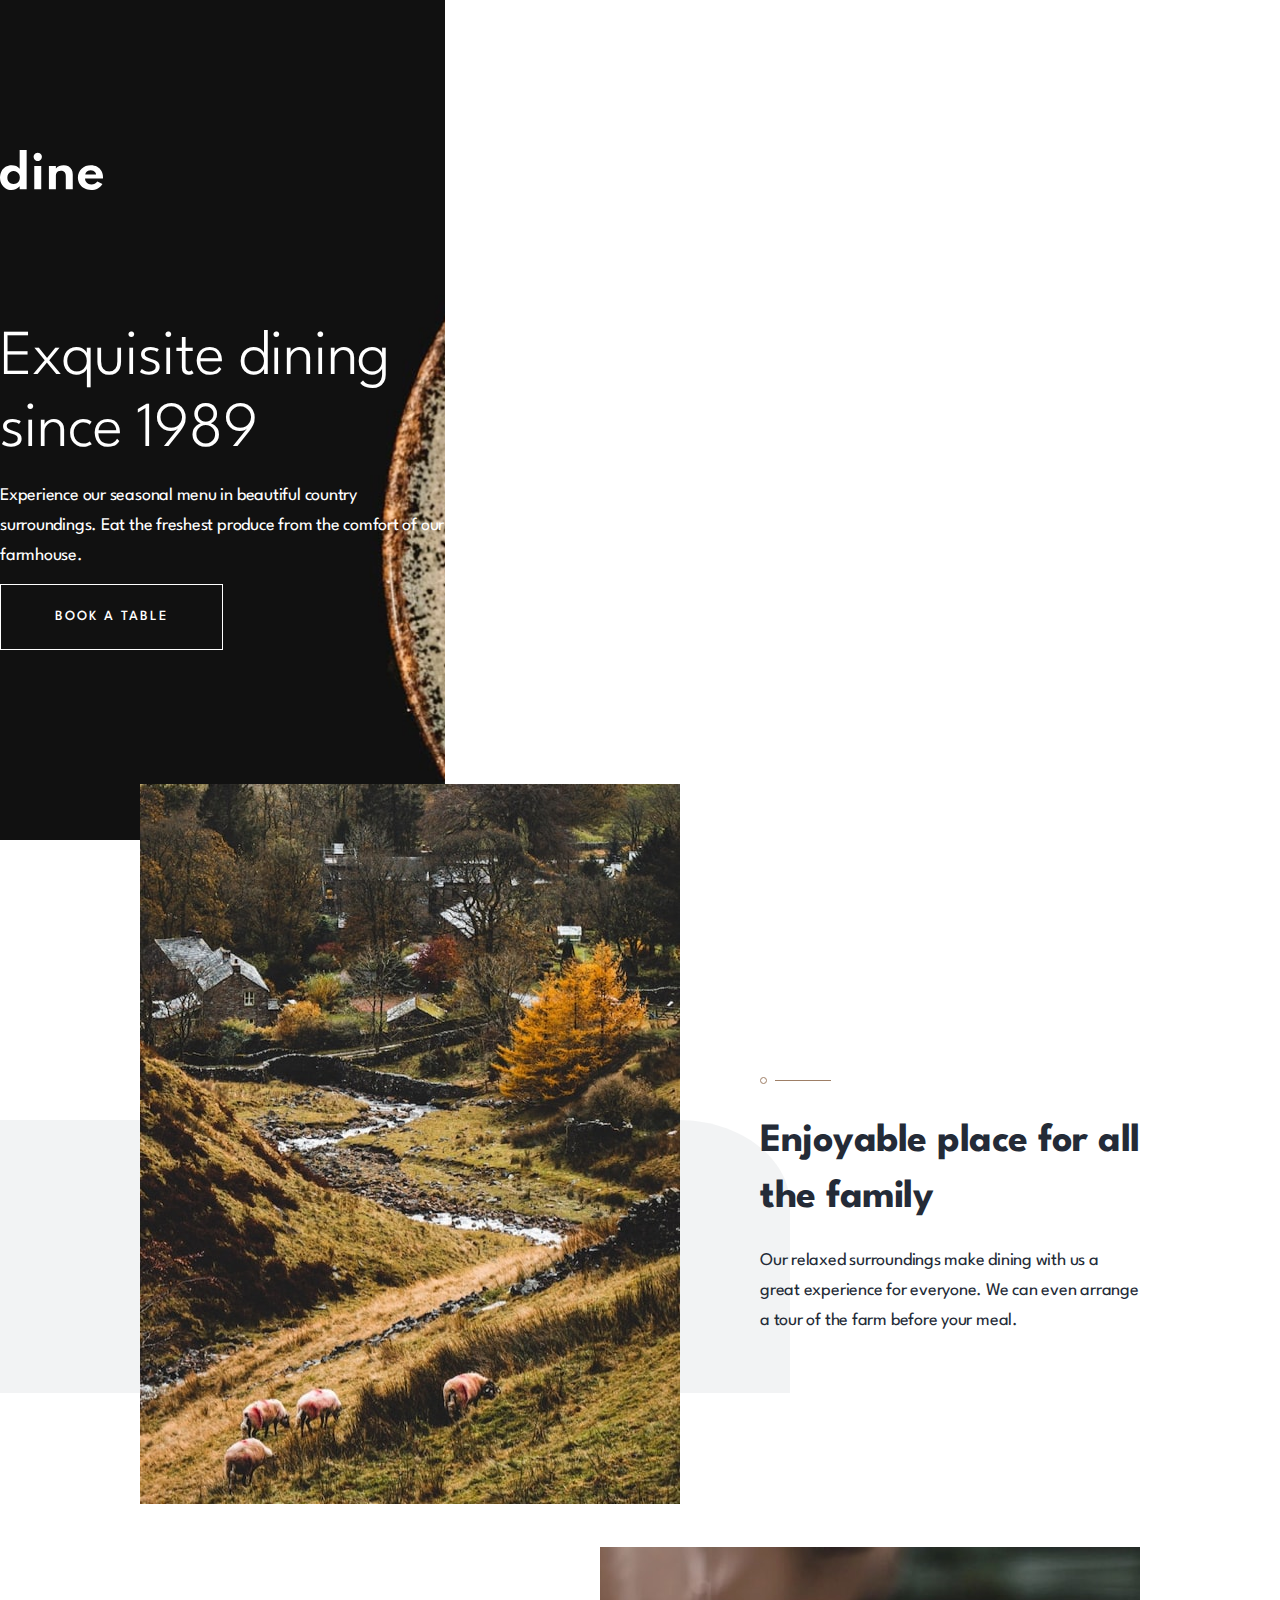
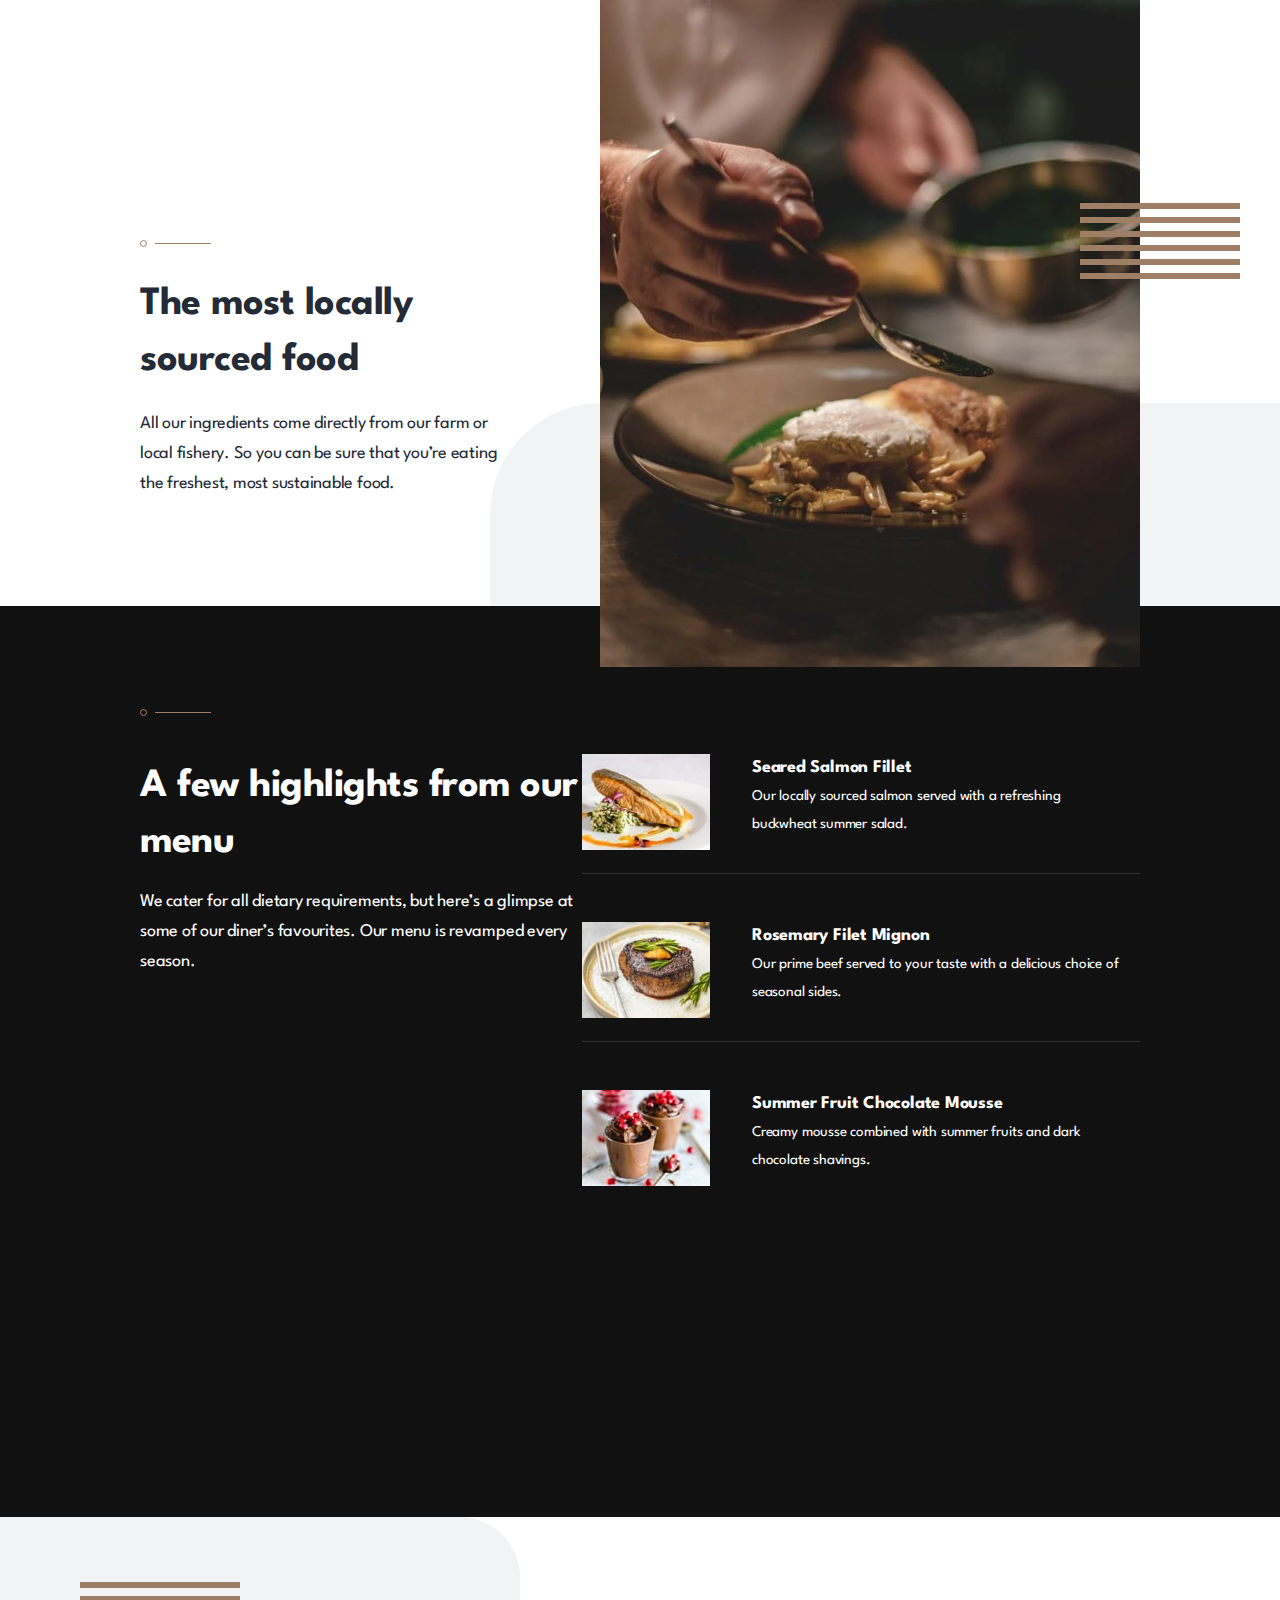
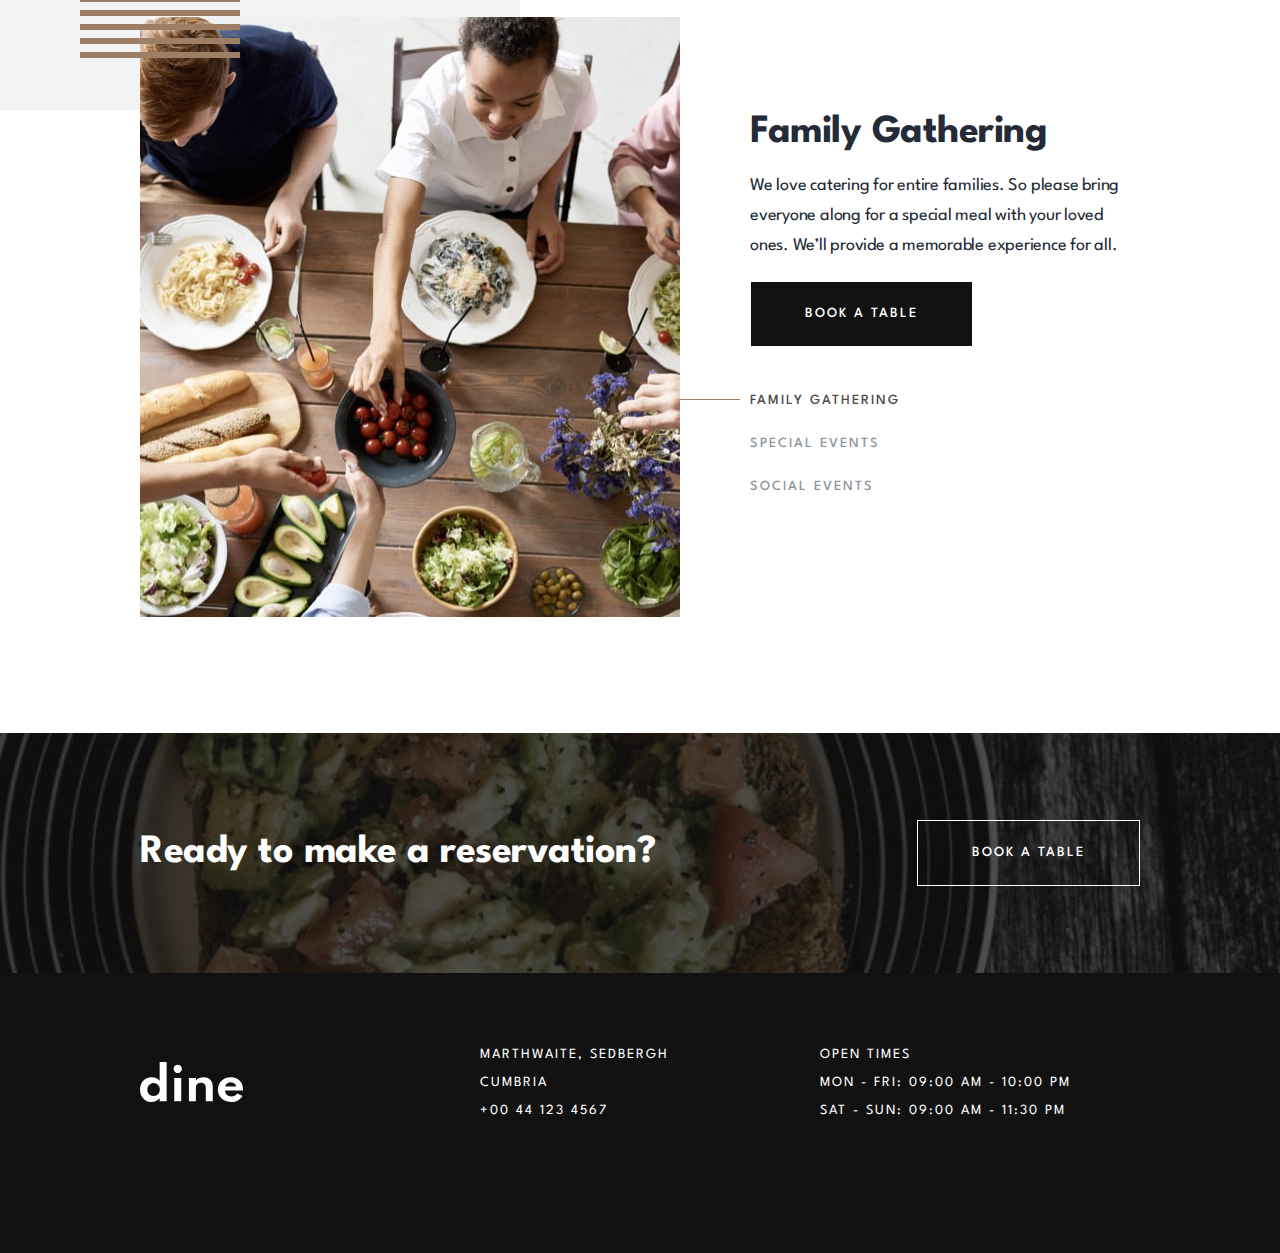
==== commit 8b61710d: "fix classes and layout" ====
--- a/docs/index.html
+++ b/docs/index.html
@@ -12,19 +12,19 @@
 <body>
   <header class="header">
     <div class="inner">
-      <img class="header_logo" src="./images/logo.svg" alt="Logo">
-      <h1 class="header_title">Exquisite dining since 1989</h1>
-      <p class="header_description">Experience our seasonal menu in beautiful country surroundings. Eat the freshest
+      <img class="header__logo" src="./images/logo.svg" alt="Logo">
+      <h1 class="header__title">Exquisite dining since 1989</h1>
+      <p class="paragraph">Experience our seasonal menu in beautiful country surroundings. Eat the freshest
         produce from the comfort of
         our
         farmhouse.</p>
-      <a class="button button_dark" href="./booking.html">Book a table</a>
+      <a class="button button--dark" href="./booking.html">Book a table</a>
     </div>
   </header>
 
   <section class="section-1">
     <div class="inner card">
-      <picture class="image">
+      <picture class="picture">
         <source
           srcset="./images/homepage/enjoyable-place-desktop.jpg 1x, ./images/homepage/enjoyable-place-desktop@2x.jpg 2x"
           media="(min-width: 1024px)">
@@ -38,14 +38,14 @@
       </picture>
       <div>
         <img class="pattern" src="./images/patterns/pattern-divide.svg" alt="divide pattern">
-        <h2>Enjoyable place for all the family</h2>
-        <p>Our relaxed surroundings make dining with us a great experience for everyone. We can even arrange
+        <h2 class="title-2">Enjoyable place for all the family</h2>
+        <p class="paragraph">Our relaxed surroundings make dining with us a great experience for everyone. We can even arrange
           a tour of the farm before your meal.</p>
       </div>
-      <img class="curve curve-right" src="./images/patterns/pattern-curve-top-right.svg" alt="Curve top right">
+      <img class="curve curve--right" src="./images/patterns/pattern-curve-top-right.svg" alt="Curve top right">
     </div>
     <div class="inner card">
-      <picture class="image">
+      <picture class="picture">
         <source
           srcset="./images/homepage/locally-sourced-desktop.jpg 1x, ./images/homepage/locally-sourced-desktop@2x.jpg 2x"
           media="(min-width: 1024px)">
@@ -60,25 +60,25 @@
 
       <div>
         <img class="pattern" src="./images/patterns/pattern-divide.svg">
-        <h2>The most locally sourced food</h2>
-        <p>All our ingredients come directly from our farm or local fishery. So you can be sure that you’re
+        <h2 class="title-2">The most locally sourced food</h2>
+        <p class="paragraph">All our ingredients come directly from our farm or local fishery. So you can be sure that you’re
           eating the freshest, most sustainable food.</p>
       </div>
-      <img class="curve curve-left" src="./images/patterns/pattern-curve-top-left.svg" alt="Curve top left">
+      <img class="curve curve--left" src="./images/patterns/pattern-curve-top-left.svg" alt="Curve top left">
       <img class="lines" src="./images/patterns/pattern-lines.svg" alt="Lines">
     </div>
   </section>
 
   <section class="section-2">
     <div class="inner">
-      <div class="section-2_header">
+      <div class="section-2__header">
         <img class="pattern" src="./images/patterns/pattern-divide.svg" alt="divide pattern">
-        <h2>A few highlights from our menu</h2>
-        <p>We cater for all dietary requirements, but here’s a glimpse at some of our diner’s favourites.
+        <h2 class="title-2">A few highlights from our menu</h2>
+        <p class="paragraph">We cater for all dietary requirements, but here’s a glimpse at some of our diner’s favourites.
           Our menu is revamped every season.</p>
       </div>
 
-      <div class="section-2_container">
+      <div class="section-2__container">
         <div class="food">
           <picture>
             <source
@@ -88,7 +88,7 @@
               media="(min-width: 300px)" />
             <img src="./images/homepage/salmon-mobile.jpg" alt="Salmon">
           </picture>
-          <div class="food_text">
+          <div class="food__text">
             <h3>Seared Salmon Fillet</h3>
             <p>Our locally sourced salmon served with a refreshing buckwheat summer salad.
             </p>
@@ -104,7 +104,7 @@
               media="(min-width: 300px)" />
             <img src="./images/homepage/beef-mobile.jpg" alt="Beef">
           </picture>
-          <div class="food_text">
+          <div class="food__text">
             <h3>Rosemary Filet Mignon</h3>
             <p>Our prime beef served to your taste with a delicious choice of seasonal sides.</p>
           </div>
@@ -119,7 +119,7 @@
               media="(min-width: 300px)" />
             <img src="./images/homepage/chocolate-mobile.jpg" alt="chocolate">
           </picture>
-          <div class="food_text">
+          <div class="food__text">
             <h3>Summer Fruit Chocolate Mousse</h3>
             <p>Creamy mousse combined with summer fruits and dark chocolate shavings.</p>
           </div>
@@ -130,10 +130,8 @@
 
   <section class="section-3">
     <div class="inner">
-      <div class="picture_part">
-        <img class="curve curve-right" src="./images/patterns/pattern-curve-top-right.svg" alt="Curve top right">
-        <img class="lines" src="./images/patterns/pattern-lines.svg" alt="Lines">
-        <picture>
+      <div class="pictures">
+        <picture class=" picture picture--active" id="picture-1">
           <source
             srcset="./images/homepage/family-gathering-desktop.jpg 1x, ./images/homepage/family-gathering-desktop@2x.jpg 2x"
             media="(min-width: 1024px)">
@@ -145,33 +143,65 @@
             media="(min-width: 300px)" />
           <img src="./images/homepage/family-gathering-mobile.jpg" alt="Family Gathering">
         </picture>
-      </div>
-      <div class="items_part">
-        <ul class="items">
-          <li class="item" id="item-1">Family Gathering</li>
-          <span class="item_line item_line-active" id="item_line-1"></span>
-          <li class="item" id="item-2">Special Events</li>
-          <span class="item_line" id="item_line-2"></span>
-          <li class="item" id="item-3">Social Events</li>
-          <span class="item_line" id="item_line-3"></span>
+        <picture class="picture" id="picture-2">
+          <source
+            srcset="./images/homepage/special-events-desktop.jpg 1x, ./images/homepage/special-events-desktop@2x.jpg 2x"
+            media="(min-width: 1024px)">
+          <source
+            srcset="./images/homepage/special-events-tablet.jpg 1x, ./images/homepage/special-events-tablet@2x.jpg 2x"
+            media="(min-width: 768px)">
+          <source
+            srcset="./images/homepage/special-events-mobile.jpg 1x, ./images/homepage/special-events-mobile@2x.jpg 2x"
+            media="(min-width: 300px)" />
+          <img src="./images/homepage/special-events-mobile.jpg" alt="Special Events">
+        </picture>
+        <picture class="picture" id="picture-3">
+          <source
+            srcset="./images/homepage/social-events-desktop.jpg 1x, ./images/homepage/social-events-desktop@2x.jpg 2x"
+            media="(min-width: 1024px)">
+          <source
+            srcset="./images/homepage/social-events-tablet.jpg 1x, ./images/homepage/social-events-tablet@2x.jpg 2x"
+            media="(min-width: 768px)">
+          <source
+            srcset="./images/homepage/social-events-mobile.jpg 1x, ./images/homepage/social-events-mobile@2x.jpg 2x"
+            media="(min-width: 300px)" />
+          <img src="./images/homepage/social-events-mobile.jpg" alt="Social Events">
+        </picture>
+        <img class="curve curve--right" src="./images/patterns/pattern-curve-top-right.svg" alt="Curve top right">
+        <img class="lines" src="./images/patterns/pattern-lines.svg" alt="Lines">
+      </div>
+      <div class="items">
+        <ul class="items__list">
+          <li class="items__item items__item--active" id="item-1">
+            <p>Family Gathering</p>
+            <p class="items__line items__line--active" id="line-1"></p>
+          </li>
+          <li class="items__item" id="item-2">
+            <p>Special Events</p>
+            <p class="items__line" id="line-2"></p>
+          </li>
+          <li class="items__item" id="item-3">
+            <p>Social Events</p>
+            <p class="items__line" id="line-3"></p>
+          </li>
         </ul>
         <div>
-          <div class="item_content item_content-active" id="item_content-1">
-            <h2>Family Gathering</h2>
-            <p>We love catering for entire families. So please bring everyone along for a special meal with your
+          <div class="items__content items__content--active" id="content-1">
+            <h2 class="title-2">Family Gathering</h2>
+            <p class="paragraph">We love catering for entire families. So please bring everyone along for a special meal with your
               loved ones. We’ll provide a memorable experience for all.</p>
           </div>
-          <div class="item_content" id="item_content-2">
-            <h2>Special Events</h2>
-            <p>Whether it’s a romantic dinner or special date you’re celebrating with others we’ll look after you.
+          <div class="items__content" id="content-2">
+            <h2 class="title-2">Special Events</h2>
+            <p class="paragraph">Whether it’s a romantic dinner or special date you’re celebrating with others we’ll look after you.
               We’ll be sure to mark your special date with an unforgettable meal.</p>
           </div>
-          <div class="item_content" id="item_content-3">
-            <h2>Social Events</h2>
-            <p>Are you looking to have a larger social event? No problem! We’re more than happy to cater for big
+          <div class="items__content" id="content-3">
+            <h2 class="title-2">Social Events</h2>
+            <p class="paragraph">Are you looking to have a larger social event? No problem! We’re more than happy to cater for big
               parties. We’ll work with you to make your event a hit with everyone.</p>
           </div>
-          <a class="button button_dark" href="./booking.html">Book a table</a>
+          <a class="button button--dark" href="./booking.html">Book a table</a>
         </div>
       </div>
     </div>
@@ -179,26 +209,28 @@
 
   <section class="section-4">
     <div class="inner">
-      <h2>Ready to make a reservation?</h2>
-      <a class="button button_transparent" href="./booking.html">Book a table</a>
+      <h2 class="title-2">Ready to make a reservation?</h2>
+      <a class="button button--transparent" href="./booking.html">Book a table</a>
     </div>
   </section>
 
   <footer class="footer">
-    <div class="logo">
+    <div class="footer__container">    
+    <div class="footer__logo">
       <img src="./images/logo.svg" alt="Logo">
     </div>
-    <div class="address">
+    <div class="footer__address">
       <p>Marthwaite, Sedbergh</p>
       <p>Cumbria</p>
       <p>+00 44 123 4567
       </p>
     </div>
-    <div class="openings">
+    <div class="footer__openings">
       <p>Open Times</p>
       <p>Mon - Fri: 09:00 AM - 10:00 PM</p>
       <p>Sat - Sun: 09:00 AM - 11:30 PM</p>
     </div>
+    </div>
   </footer>
 
   <script src="./js/main.js"></script>
--- a/docs/css/main.css
+++ b/docs/css/main.css
@@ -62,42 +62,72 @@
   letter-spacing: 2px;
   text-transform: uppercase;
   padding: 2.4rem 5.4rem;
-  -webkit-transition: all .7s ease-in;
-  transition: all .7s ease-in;
-}
-
-.button_dark {
+  -webkit-transition: all 0.7s ease-in;
+  transition: all 0.7s ease-in;
+}
+
+.button--dark {
   color: white;
   background: #111111;
   border: 1px solid white;
 }
 
-.button_dark:hover {
+.button--dark:hover {
   color: #111111;
   background: white;
   border: 1px solid #111111;
 }
 
-.button_light {
+.button--light {
   color: #111111;
   background: white;
   border: 1px solid #111111;
 }
 
-.button_light:hover {
+.button--light:hover {
   color: white;
   background: #111111;
   border: 1px solid white;
 }
 
-.button_transparent {
+.button--transparent {
   color: white;
   background: inherit;
   border: 1px solid white;
 }
 
-.button_transparent:hover {
+.button--transparent:hover {
   background: #111111;
+}
+
+.title-2 {
+  font-size: 3.2rem;
+  font-weight: bold;
+  letter-spacing: -0.4px;
+  line-height: 4rem;
+}
+
+@media screen and (min-width: 768px) {
+  .title-2 {
+    font-size: 4rem;
+    letter-spacing: -0.5px;
+    line-height: 5.6rem;
+  }
+}
+
+.paragraph {
+  font-size: 1.5rem;
+  font-weight: normal;
+  letter-spacing: -0.1875px;
+  line-height: 2.5rem;
+}
+
+@media screen and (min-width: 768px) {
+  .paragraph {
+    font-size: 1.8rem;
+    letter-spacing: -0.225px;
+    line-height: 3rem;
+  }
 }
 
 .header {
@@ -163,12 +193,12 @@
 }
 
 @media screen and (min-width: 1024px) {
-  .header_logo {
+  .header__logo {
     padding-bottom: 12rem;
   }
 }
 
-.header_title {
+.header__title {
   font-weight: 300;
   font-size: 3.2rem;
   line-height: 4rem;
@@ -176,7 +206,7 @@
 }
 
 @media screen and (min-width: 768px) {
-  .header_title {
+  .header__title {
     font-size: 4.8rem;
     line-height: 6.4rem;
     letter-spacing: -0.6px;
@@ -185,7 +215,7 @@
 }
 
 @media screen and (min-width: 1024px) {
-  .header_title {
+  .header__title {
     padding: 0;
     font-size: 6.4rem;
     line-height: 7.2rem;
@@ -194,26 +224,12 @@
   }
 }
 
-.header_description {
-  line-height: 2.5rem;
-  font-size: 1.5rem;
-  letter-spacing: -0.1875px;
-}
-
-@media screen and (min-width: 768px) {
-  .header_description {
-    font-size: 1.8rem;
-    line-height: 3rem;
-    letter-spacing: -0.225px;
-    max-width: 60.3rem;
-  }
-}
-
-@media screen and (min-width: 1024px) {
-  .header_description {
-    font-size: 1.8rem;
-    line-height: 3rem;
-    letter-spacing: -0.225px;
+.header .paragraph {
+  max-width: 60.3rem;
+}
+
+@media screen and (min-width: 1024px) {
+  .header {
     max-width: 44.5rem;
     padding-bottom: 2rem;
   }
@@ -284,7 +300,7 @@
   }
 }
 
-.section-1 .image {
+.section-1 .picture {
   margin: -7.2rem auto 0 auto;
   position: relative;
 }
@@ -292,7 +308,6 @@
 .section-1 .pattern {
   padding-top: 5rem;
   display: block;
-  width: 20%;
   margin: 0 auto;
 }
 
@@ -315,26 +330,26 @@
   }
 }
 
-.section-1 .curve-right {
+.section-1 .curve--right {
   top: 16rem;
   left: -37.8rem;
 }
 
 @media screen and (min-width: 1024px) {
-  .section-1 .curve-right {
+  .section-1 .curve--right {
     top: 28rem;
     left: -35rem;
     height: 40%;
   }
 }
 
-.section-1 .curve-left {
+.section-1 .curve--left {
   top: 120rem;
   left: 38.4rem;
 }
 
 @media screen and (min-width: 1024px) {
-  .section-1 .curve-left {
+  .section-1 .curve--left {
     top: 40rem;
     left: 35rem;
   }
@@ -361,19 +376,12 @@
   }
 }
 
-.section-1 h2 {
-  letter-spacing: -0.4px;
-  font-size: 3.2rem;
-  font-weight: bold;
-  line-height: 4rem;
+.section-1 .title-2 {
   padding: 3rem 0rem;
 }
 
 @media screen and (min-width: 768px) {
-  .section-1 h2 {
-    font-size: 4rem;
-    line-height: 5.6rem;
-    letter-spacing: -0.5px;
+  .section-1 .title-2 {
     max-width: 45.1rem;
     margin: 0 auto;
     padding: 2rem 12rem;
@@ -381,37 +389,15 @@
 }
 
 @media screen and (min-width: 1024px) {
-  .section-1 h2 {
-    padding: 2rem 0;
-    font-size: 4rem;
-    line-height: 5.6rem;
-    letter-spacing: -0.5px;
-    padding-top: 3rem;
-  }
-}
-
-.section-1 p {
-  font-size: 1.5rem;
-  font-weight: normal;
-  line-height: 2.5rem;
-  letter-spacing: -0.1875px;
-}
-
-@media screen and (min-width: 768px) {
-  .section-1 p {
-    font-size: 1.8rem;
-    line-height: 3rem;
-    letter-spacing: -0.225px;
+  .section-1 .title-2 {
+    padding: 3rem 0 2rem 0;
+  }
+}
+
+@media screen and (min-width: 768px) {
+  .section-1 .paragraph {
     max-width: 45.1rem;
     margin: 0 auto;
-  }
-}
-
-@media screen and (min-width: 1024px) {
-  .section-1 p {
-    font-size: 1.8rem;
-    line-height: 3rem;
-    letter-spacing: -0.225px;
   }
 }
 
@@ -469,60 +455,22 @@
 }
 
 @media screen and (min-width: 1024px) {
-  .section-2_header {
+  .section-2__header {
     max-width: 44.2rem;
     text-align: left;
   }
 }
 
-.section-2_header h2 {
-  font-size: 3.2rem;
-  line-height: 4rem;
-  letter-spacing: -0.4px;
-  padding-top: 3rem;
+.section-2__header .title-2 {
+  padding-top: 4rem;
   padding-bottom: 1.6rem;
 }
 
-@media screen and (min-width: 768px) {
-  .section-2_header h2 {
-    font-size: 4rem;
-    line-height: 5.6rem;
-    letter-spacing: -0.5px;
-  }
-}
-
-@media screen and (min-width: 1024px) {
-  .section-2_header h2 {
-    font-size: 4rem;
-    line-height: 5.6rem;
-    letter-spacing: -0.5px;
-  }
-}
-
-.section-2_header p {
-  font-size: 1.5rem;
-  line-height: 2.5rem;
-  letter-spacing: -0.1875px;
+.section-2__header .paragraph {
   margin-bottom: 5rem;
 }
 
-@media screen and (min-width: 768px) {
-  .section-2_header p {
-    font-size: 1.8rem;
-    line-height: 3rem;
-    letter-spacing: -0.225px;
-  }
-}
-
-@media screen and (min-width: 1024px) {
-  .section-2_header p {
-    font-size: 1.8rem;
-    line-height: 3rem;
-    letter-spacing: -0.225px;
-  }
-}
-
-.section-2_container {
+.section-2__container {
   display: -webkit-box;
   display: -ms-flexbox;
   display: flex;
@@ -539,7 +487,7 @@
 }
 
 @media screen and (min-width: 768px) {
-  .section-2_container .food {
+  .section-2__container .food {
     display: -webkit-box;
     display: -ms-flexbox;
     display: flex;
@@ -556,33 +504,33 @@
     margin-top: 2.8rem;
     border-bottom: 1px solid rgba(255, 255, 255, 0.15);
   }
-  .section-2_container .food:last-of-type {
+  .section-2__container .food:last-of-type {
     border-bottom: none;
   }
 }
 
-.section-2_container img {
+.section-2__container img {
   height: 24.5rem;
 }
 
 @media screen and (min-width: 768px) {
-  .section-2_container img {
+  .section-2__container img {
     height: 9.6rem;
   }
 }
 
-.section-2_container .food_text {
+.section-2__container .food__text {
   padding: 2rem 1.2rem 2.5rem 1.2rem;
 }
 
 @media screen and (min-width: 768px) {
-  .section-2_container .food_text {
+  .section-2__container .food__text {
     text-align: left;
     margin-left: 3rem;
   }
 }
 
-.section-2_container .food_text h3 {
+.section-2__container .food__text h3 {
   font-size: 1.8rem;
   font-weight: bold;
   line-height: 2.8rem;
@@ -590,14 +538,14 @@
 }
 
 @media screen and (min-width: 768px) {
-  .section-2_container .food_text h3 {
+  .section-2__container .food__text h3 {
     font-size: 1.8rem;
     line-height: 2.8rem;
     letter-spacing: -0.225px;
   }
 }
 
-.section-2_container .food_text p {
+.section-2__container .food__text p {
   font-size: 1.5rem;
   font-weight: normal;
   line-height: 2.8rem;
@@ -606,12 +554,12 @@
   border-bottom: 1px solid rgba(255, 255, 255, 0.15);
 }
 
-.section-2_container .food_text p:last-of-type {
+.section-2__container .food__text p:last-of-type {
   border-bottom: none;
 }
 
 @media screen and (min-width: 768px) {
-  .section-2_container .food_text p {
+  .section-2__container .food__text p {
     font-size: 1.5rem;
     line-height: 2.8rem;
     letter-spacing: -0.1875px;
@@ -630,6 +578,7 @@
 @media screen and (min-width: 768px) {
   .section-3 {
     margin: 10rem 0;
+    min-height: 54rem;
   }
 }
 
@@ -648,47 +597,68 @@
     -webkit-box-align: center;
         -ms-flex-align: center;
             align-items: center;
-  }
+    -webkit-box-align: space-between;
+        -ms-flex-align: space-between;
+            align-items: space-between;
+  }
+}
+
+.section-3 .pictures {
+  position: relative;
 }
 
 .section-3 .picture img {
-  width: 100%;
+  display: none;
+}
+
+.section-3 .picture--active img {
+  max-width: 40rem;
   display: inline-block;
-  height: 40rem;
   padding-bottom: 4rem;
 }
 
-.section-3 .items_part {
-  display: -webkit-box;
-  display: -ms-flexbox;
-  display: flex;
-  -webkit-box-orient: vertical;
-  -webkit-box-direction: reverse;
-      -ms-flex-direction: column-reverse;
-          flex-direction: column-reverse;
-  -webkit-box-pack: justify;
-      -ms-flex-pack: justify;
-          justify-content: space-between;
-  -webkit-box-align: center;
-      -ms-flex-align: center;
-          align-items: center;
-  -webkit-box-align: start;
-      -ms-flex-align: start;
-          align-items: start;
-  text-align: left;
-  margin-left: 7rem;
-}
-
-.section-3 .items {
+@media screen and (min-width: 1024px) {
+  .section-3 .picture--active img {
+    max-width: 54rem;
+    padding: 0;
+  }
+}
+
+@media screen and (min-width: 1024px) {
+  .section-3 .items {
+    display: -webkit-box;
+    display: -ms-flexbox;
+    display: flex;
+    -webkit-box-orient: vertical;
+    -webkit-box-direction: reverse;
+        -ms-flex-direction: column-reverse;
+            flex-direction: column-reverse;
+    -webkit-box-pack: justify;
+        -ms-flex-pack: justify;
+            justify-content: space-between;
+    -webkit-box-align: center;
+        -ms-flex-align: center;
+            align-items: center;
+    -webkit-box-align: start;
+        -ms-flex-align: start;
+            align-items: start;
+    text-align: left;
+    margin-left: 7rem;
+  }
+}
+
+.section-3 .items__list {
   text-transform: uppercase;
   font-weight: 500;
   font-size: 1.4rem;
   line-height: 2.8rem;
   letter-spacing: 2px;
-}
-
-@media screen and (min-width: 768px) {
-  .section-3 .items {
+  position: relative;
+  margin-bottom: 3rem;
+}
+
+@media screen and (min-width: 768px) {
+  .section-3 .items__list {
     display: -webkit-box;
     display: -ms-flexbox;
     display: flex;
@@ -707,7 +677,7 @@
 }
 
 @media screen and (min-width: 1024px) {
-  .section-3 .items {
+  .section-3 .items__list {
     -webkit-box-orient: vertical;
     -webkit-box-direction: normal;
         -ms-flex-direction: column;
@@ -718,13 +688,14 @@
   }
 }
 
-.section-3 .items .item {
+.section-3 .items__item {
   opacity: 0.5;
   cursor: pointer;
-}
-
-@media screen and (min-width: 768px) {
-  .section-3 .items .item {
+  padding-bottom: 1.5rem;
+}
+
+@media screen and (min-width: 768px) {
+  .section-3 .items__item {
     font-weight: 500;
     font-size: 1.4rem;
     line-height: 2.8rem;
@@ -732,92 +703,83 @@
   }
 }
 
-.section-3 .items .item-active {
+.section-3 .items__item--active {
   color: #4c4c4c;
   opacity: 1;
 }
 
-.section-3 .items .item_line {
-  width: 4rem;
+.section-3 .items__line {
+  width: 4.8rem;
   height: 0.1rem;
-  background-color: #242B37;
-  display: inline-block;
+  background-color: #9e7f66;
   visibility: hidden;
-  opacity: 0.5;
-  vertical-align: top;
-}
-
-@media screen and (min-width: 768px) {
-  .section-3 .items .item_line {
-    display: none;
-  }
-}
-
-.section-3 .items .item_line-active {
+  margin: 0 auto;
+  padding: 0;
+  z-index: -1;
+}
+
+@media screen and (min-width: 768px) {
+  .section-3 .items__line {
+    position: absolute;
+    top: 50%;
+    -webkit-transform: translate(6rem, 3rem);
+            transform: translate(6rem, 3rem);
+  }
+}
+
+@media screen and (min-width: 1024px) {
+  .section-3 .items__line {
+    width: 10rem;
+    top: 10%;
+    -webkit-transform: translate(-11rem, 0rem);
+            transform: translate(-11rem, 0rem);
+  }
+}
+
+.section-3 .items__line--active {
   visibility: visible;
 }
 
-.section-3 .item_content {
+.section-3 .items__content {
   display: none;
 }
 
 @media screen and (min-width: 768px) {
-  .section-3 .item_content {
+  .section-3 .items__content {
     padding-top: 4rem;
   }
 }
 
 @media screen and (min-width: 1024px) {
-  .section-3 .item_content {
+  .section-3 .items__content {
     padding: 0;
   }
 }
 
-.section-3 .item_content-active {
+@media screen and (min-width: 1024px) {
+  .section-3 .items__content .title-2 {
+    padding-bottom: 1rem;
+  }
+}
+
+.section-3 .items__content .paragraph {
+  padding: 2rem 0;
+}
+
+@media screen and (min-width: 768px) {
+  .section-3 .items__content .paragraph {
+    padding: 2rem 4rem;
+  }
+}
+
+@media screen and (min-width: 1024px) {
+  .section-3 .items__content .paragraph {
+    padding: 0;
+  }
+}
+
+.section-3 .items__content--active {
   display: block;
-}
-
-.section-3 h2 {
-  font-weight: bold;
-  font-size: 3.2rem;
-  line-height: 4rem;
-  letter-spacing: -0.4px;
-}
-
-@media screen and (min-width: 768px) {
-  .section-3 h2 {
-    font-size: 4rem;
-    line-height: 5.6rem;
-    letter-spacing: -0.5px;
-  }
-}
-
-@media screen and (min-width: 1024px) {
-  .section-3 h2 {
-    padding-bottom: 1rem;
-  }
-}
-
-.section-3 p {
-  font-size: 1.5rem;
-  line-height: 2.5rem;
-  letter-spacing: -0.1875px;
-  padding: 2rem 0;
-}
-
-@media screen and (min-width: 768px) {
-  .section-3 p {
-    padding: 2rem 4rem;
-    font-size: 1.8rem;
-    line-height: 3rem;
-    letter-spacing: -0.225px;
-  }
-}
-
-@media screen and (min-width: 1024px) {
-  .section-3 p {
-    padding: 0;
-  }
 }
 
 .section-3 .button {
@@ -827,6 +789,7 @@
 
 .section-3 .curve {
   display: none;
+  z-index: -1;
 }
 
 @media screen and (min-width: 768px) {
@@ -837,19 +800,20 @@
   }
 }
 
-.section-3 .curve-right {
+.section-3 .curve--right {
   top: -10rem;
   left: -37.8rem;
 }
 
 @media screen and (min-width: 1024px) {
-  .section-3 .curve-right {
-    left: -90rem;
+  .section-3 .curve--right {
+    left: -16rem;
   }
 }
 
 .section-3 .lines {
   display: none;
+  z-index: 1;
 }
 
 @media screen and (min-width: 768px) {
@@ -865,7 +829,7 @@
 
 @media screen and (min-width: 1024px) {
   .section-3 .lines {
-    left: 10rem;
+    left: -6rem;
   }
 }
 
@@ -930,32 +894,38 @@
   }
 }
 
-.section-4 h2 {
-  font-size: 3.2rem;
-  line-height: 4rem;
-  letter-spacing: -0.4px;
+.section-4 .title-2 {
   padding-bottom: 2rem;
 }
 
-@media screen and (min-width: 768px) {
-  .section-4 h2 {
-    font-size: 4rem;
-    line-height: 5.6rem;
-    letter-spacing: -0.5px;
-  }
-}
-
-@media screen and (min-width: 1024px) {
-  .section-4 h2 {
+@media screen and (min-width: 1024px) {
+  .section-4 .title-2 {
     padding: 0;
   }
 }
 
 .footer {
   background: #111111;
-  min-height: 44rem;
   text-align: center;
   color: white;
+}
+
+@media screen and (min-width: 768px) {
+  .footer {
+    padding: 8rem;
+    text-align: left;
+  }
+}
+
+@media screen and (min-width: 1024px) {
+  .footer {
+    padding: 4rem;
+  }
+}
+
+.footer__container {
+  min-height: 44rem;
+  margin: 0 auto;
   display: -ms-grid;
   display: grid;
   -ms-grid-columns: 1fr;
@@ -966,24 +936,25 @@
 }
 
 @media screen and (min-width: 768px) {
-  .footer {
-    min-height: 28rem;
-    padding: 6.4rem 4rem;
+  .footer__container {
+    min-height: 20rem;
+    max-width: 63.8rem;
     -ms-grid-columns: 1fr 2fr;
         grid-template-columns: 1fr 2fr;
     -ms-grid-rows: 14rem 14rem;
         grid-template-rows: 14rem 14rem;
+    gap: 2rem;
     -webkit-box-align: start;
         -ms-flex-align: start;
             align-items: start;
     justify-items: start;
-    text-align: left;
-  }
-}
-
-@media screen and (min-width: 1024px) {
-  .footer {
-    min-height: 24rem;
+  }
+}
+
+@media screen and (min-width: 1024px) {
+  .footer__container {
+    min-height: 20rem;
+    max-width: 100rem;
     -webkit-box-align: center;
         -ms-flex-align: center;
             align-items: center;
@@ -991,12 +962,11 @@
         grid-template-columns: repeat(3, 1fr);
     -ms-grid-rows: 14rem;
         grid-template-rows: 14rem;
-    padding: 4rem;
-  }
-}
-
-@media screen and (min-width: 768px) {
-  .footer .logo {
+  }
+}
+
+@media screen and (min-width: 768px) {
+  .footer__logo {
     -ms-grid-row: 1;
     -ms-grid-row-span: 2;
     grid-row: 1 / 3;
@@ -1007,7 +977,7 @@
 }
 
 @media screen and (min-width: 1024px) {
-  .footer .logo {
+  .footer__logo {
     -ms-grid-row: 1;
     -ms-grid-row-span: 1;
     grid-row: 1 / 2;
@@ -1015,7 +985,7 @@
 }
 
 @media screen and (min-width: 768px) {
-  .footer .address {
+  .footer__address {
     -ms-grid-row: 1;
     -ms-grid-row-span: 1;
     grid-row: 1 / 2;
@@ -1026,7 +996,7 @@
 }
 
 @media screen and (min-width: 768px) {
-  .footer .openings {
+  .footer__openings {
     -ms-grid-row: 2;
     -ms-grid-row-span: 1;
     grid-row: 2 / 3;
@@ -1037,7 +1007,7 @@
 }
 
 @media screen and (min-width: 1024px) {
-  .footer .openings {
+  .footer__openings {
     -ms-grid-row: 1;
     -ms-grid-row-span: 1;
     grid-row: 1 / 2;
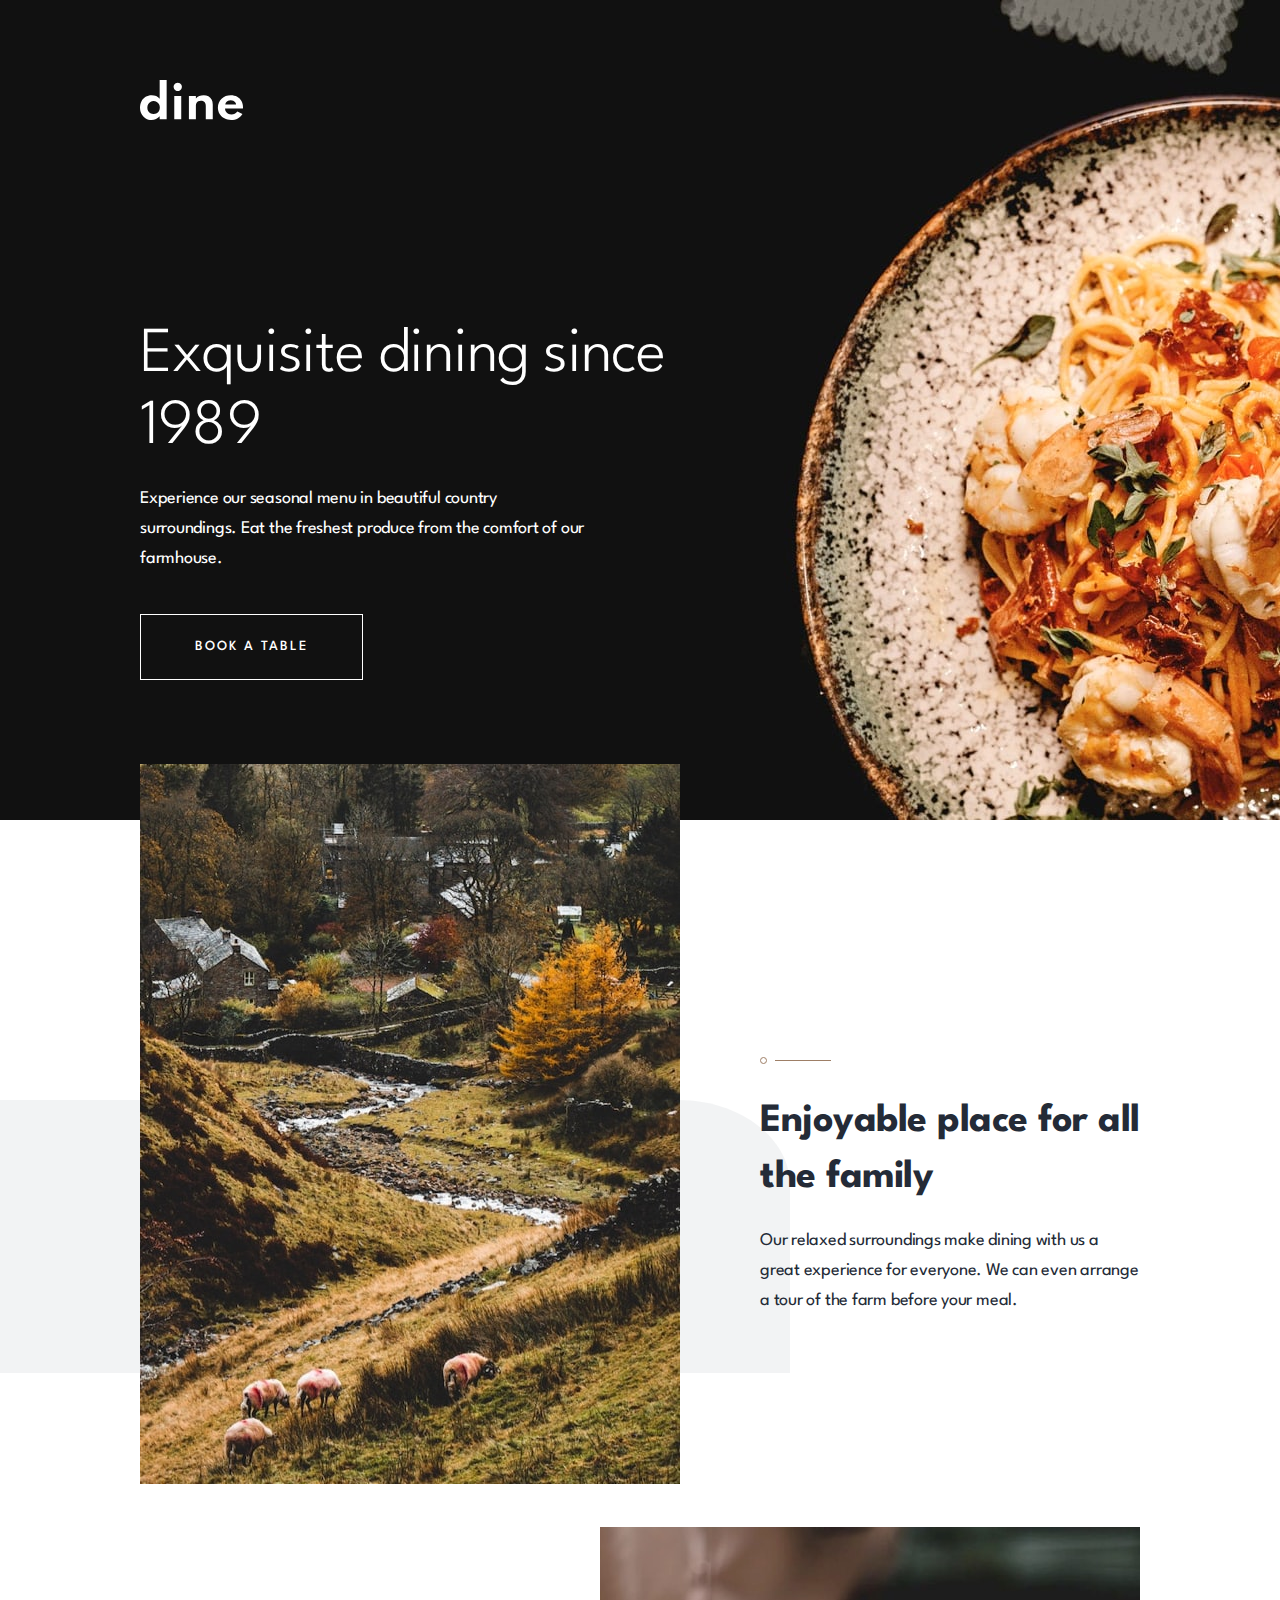
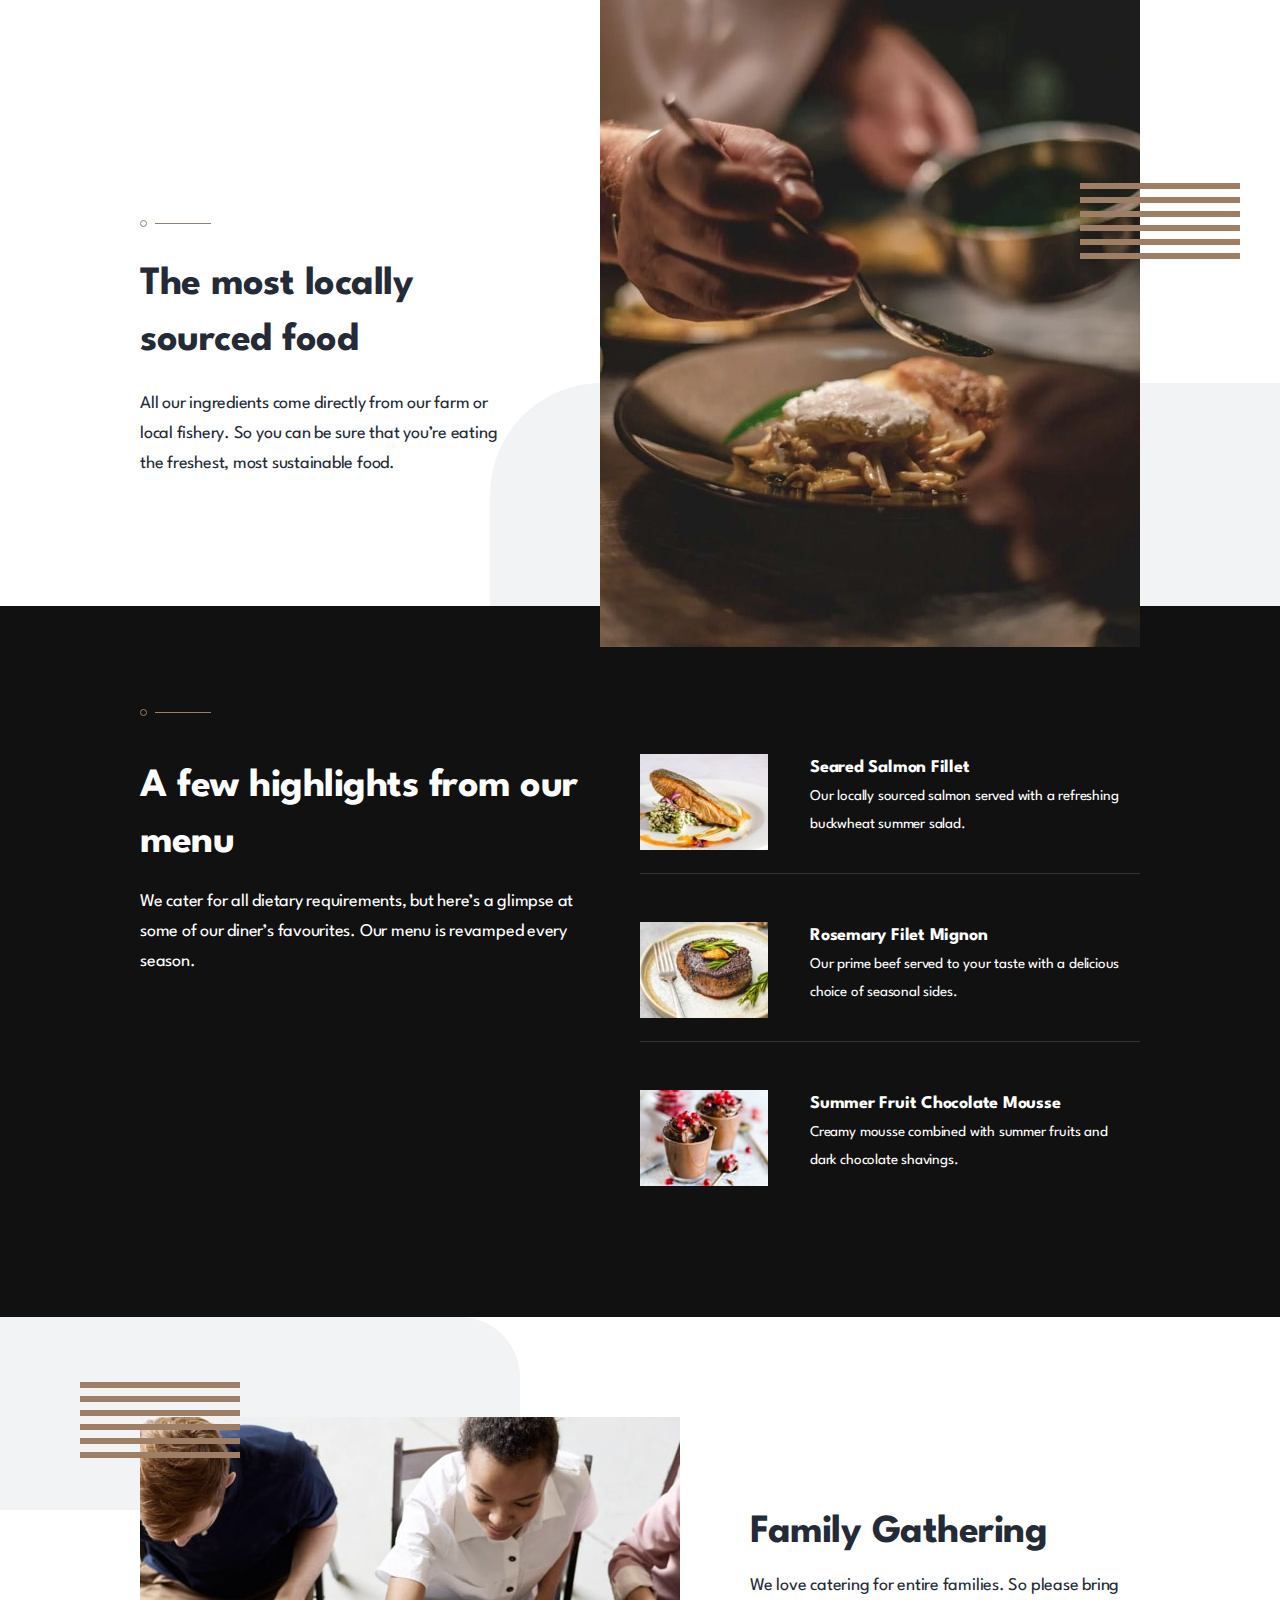
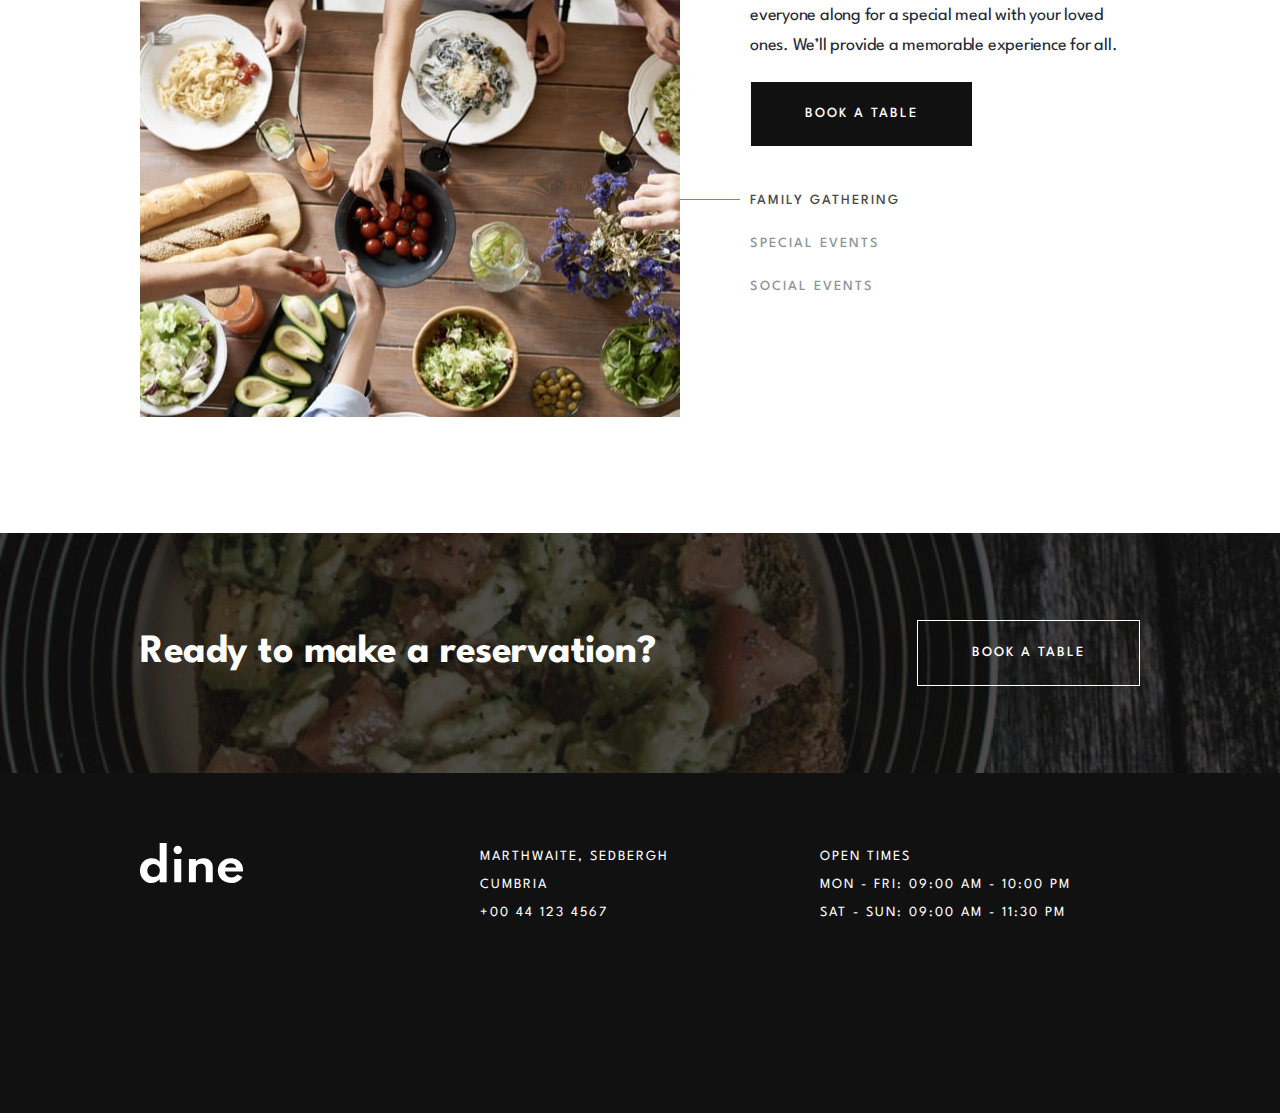
==== commit 370fc70d: "fix layout issue, js backtics, add booking header" ====
--- a/docs/index.html
+++ b/docs/index.html
@@ -89,7 +89,7 @@
             <img src="./images/homepage/salmon-mobile.jpg" alt="Salmon">
           </picture>
           <div class="food__text">
-            <h3>Seared Salmon Fillet</h3>
+            <h3 class="title-3">Seared Salmon Fillet</h3>
             <p>Our locally sourced salmon served with a refreshing buckwheat summer salad.
             </p>
           </div>
@@ -105,7 +105,7 @@
             <img src="./images/homepage/beef-mobile.jpg" alt="Beef">
           </picture>
           <div class="food__text">
-            <h3>Rosemary Filet Mignon</h3>
+            <h3 class="title-3">Rosemary Filet Mignon</h3>
             <p>Our prime beef served to your taste with a delicious choice of seasonal sides.</p>
           </div>
         </div>
@@ -120,7 +120,7 @@
             <img src="./images/homepage/chocolate-mobile.jpg" alt="chocolate">
           </picture>
           <div class="food__text">
-            <h3>Summer Fruit Chocolate Mousse</h3>
+            <h3 class="title-3">Summer Fruit Chocolate Mousse</h3>
             <p>Creamy mousse combined with summer fruits and dark chocolate shavings.</p>
           </div>
         </div>
--- a/docs/css/main.css
+++ b/docs/css/main.css
@@ -20,10 +20,13 @@
 
 body {
   font-size: 1.4rem;
+  width: 100%;
+  margin: 0 auto;
 }
 
 .inner {
-  max-width: 32.7rem;
+  width: 90%;
+  max-width: 35rem;
   margin: 0 auto;
 }
 
@@ -187,14 +190,19 @@
     -webkit-box-align: self-start;
         -ms-flex-align: self-start;
             align-items: self-start;
-    top: 15rem;
-    height: 50rem;
-  }
+    top: 8rem;
+    height: 60rem;
+  }
+}
+
+.header__logo {
+  width: 10.3rem;
+  height: 4rem;
 }
 
 @media screen and (min-width: 1024px) {
   .header__logo {
-    padding-bottom: 12rem;
+    padding-bottom: 18rem;
   }
 }
 
@@ -229,7 +237,7 @@
 }
 
 @media screen and (min-width: 1024px) {
-  .header {
+  .header .paragraph {
     max-width: 44.5rem;
     padding-bottom: 2rem;
   }
@@ -412,14 +420,14 @@
 @media screen and (min-width: 768px) {
   .section-2 {
     min-height: 89.1rem;
+    padding-top: 10rem;
   }
 }
 
 @media screen and (min-width: 1024px) {
   .section-2 {
-    min-height: 76.1rem;
-    margin-top: -8rem;
-    padding-top: 10rem;
+    min-height: 56.1rem;
+    margin-top: -6rem;
   }
 }
 
@@ -427,24 +435,16 @@
   display: -webkit-box;
   display: -ms-flexbox;
   display: flex;
-  -webkit-box-orient: vertical;
-  -webkit-box-direction: normal;
-      -ms-flex-direction: column;
-          flex-direction: column;
+  gap: 1rem;
+  -ms-flex-wrap: wrap;
+      flex-wrap: wrap;
   -webkit-box-pack: center;
       -ms-flex-pack: center;
           justify-content: center;
-  -webkit-box-align: center;
-      -ms-flex-align: center;
-          align-items: center;
 }
 
 @media screen and (min-width: 1024px) {
   .section-2 .inner {
-    -webkit-box-orient: horizontal;
-    -webkit-box-direction: normal;
-        -ms-flex-direction: row;
-            flex-direction: row;
     -webkit-box-pack: justify;
         -ms-flex-pack: justify;
             justify-content: space-between;
@@ -454,10 +454,17 @@
   }
 }
 
-@media screen and (min-width: 1024px) {
+@media screen and (min-width: 768px) {
   .section-2__header {
     max-width: 44.2rem;
+  }
+}
+
+@media screen and (min-width: 1024px) {
+  .section-2__header {
     text-align: left;
+    -ms-flex-preferred-size: 50%;
+        flex-basis: 50%;
   }
 }
 
@@ -484,6 +491,13 @@
   -webkit-box-align: center;
       -ms-flex-align: center;
           align-items: center;
+}
+
+@media screen and (min-width: 1024px) {
+  .section-2__container {
+    -ms-flex-preferred-size: 50%;
+        flex-basis: 50%;
+  }
 }
 
 @media screen and (min-width: 768px) {
@@ -530,7 +544,7 @@
   }
 }
 
-.section-2__container .food__text h3 {
+.section-2__container .food__text .title-3 {
   font-size: 1.8rem;
   font-weight: bold;
   line-height: 2.8rem;
@@ -538,7 +552,7 @@
 }
 
 @media screen and (min-width: 768px) {
-  .section-2__container .food__text h3 {
+  .section-2__container .food__text .title-3 {
     font-size: 1.8rem;
     line-height: 2.8rem;
     letter-spacing: -0.225px;
@@ -868,15 +882,9 @@
   }
 }
 
-@media screen and (min-width: 768px) {
+@media screen and (min-width: 1024px) {
   .section-4 .inner {
-    width: 63.8rem;
-  }
-}
-
-@media screen and (min-width: 1024px) {
-  .section-4 .inner {
-    min-width: 100rem;
+    min-width: 90rem;
     display: -webkit-box;
     display: -ms-flexbox;
     display: flex;
@@ -919,7 +927,7 @@
 
 @media screen and (min-width: 1024px) {
   .footer {
-    padding: 4rem;
+    padding: 7rem;
   }
 }
 
@@ -955,9 +963,6 @@
   .footer__container {
     min-height: 20rem;
     max-width: 100rem;
-    -webkit-box-align: center;
-        -ms-flex-align: center;
-            align-items: center;
     -ms-grid-columns: (1fr)[3];
         grid-template-columns: repeat(3, 1fr);
     -ms-grid-rows: 14rem;
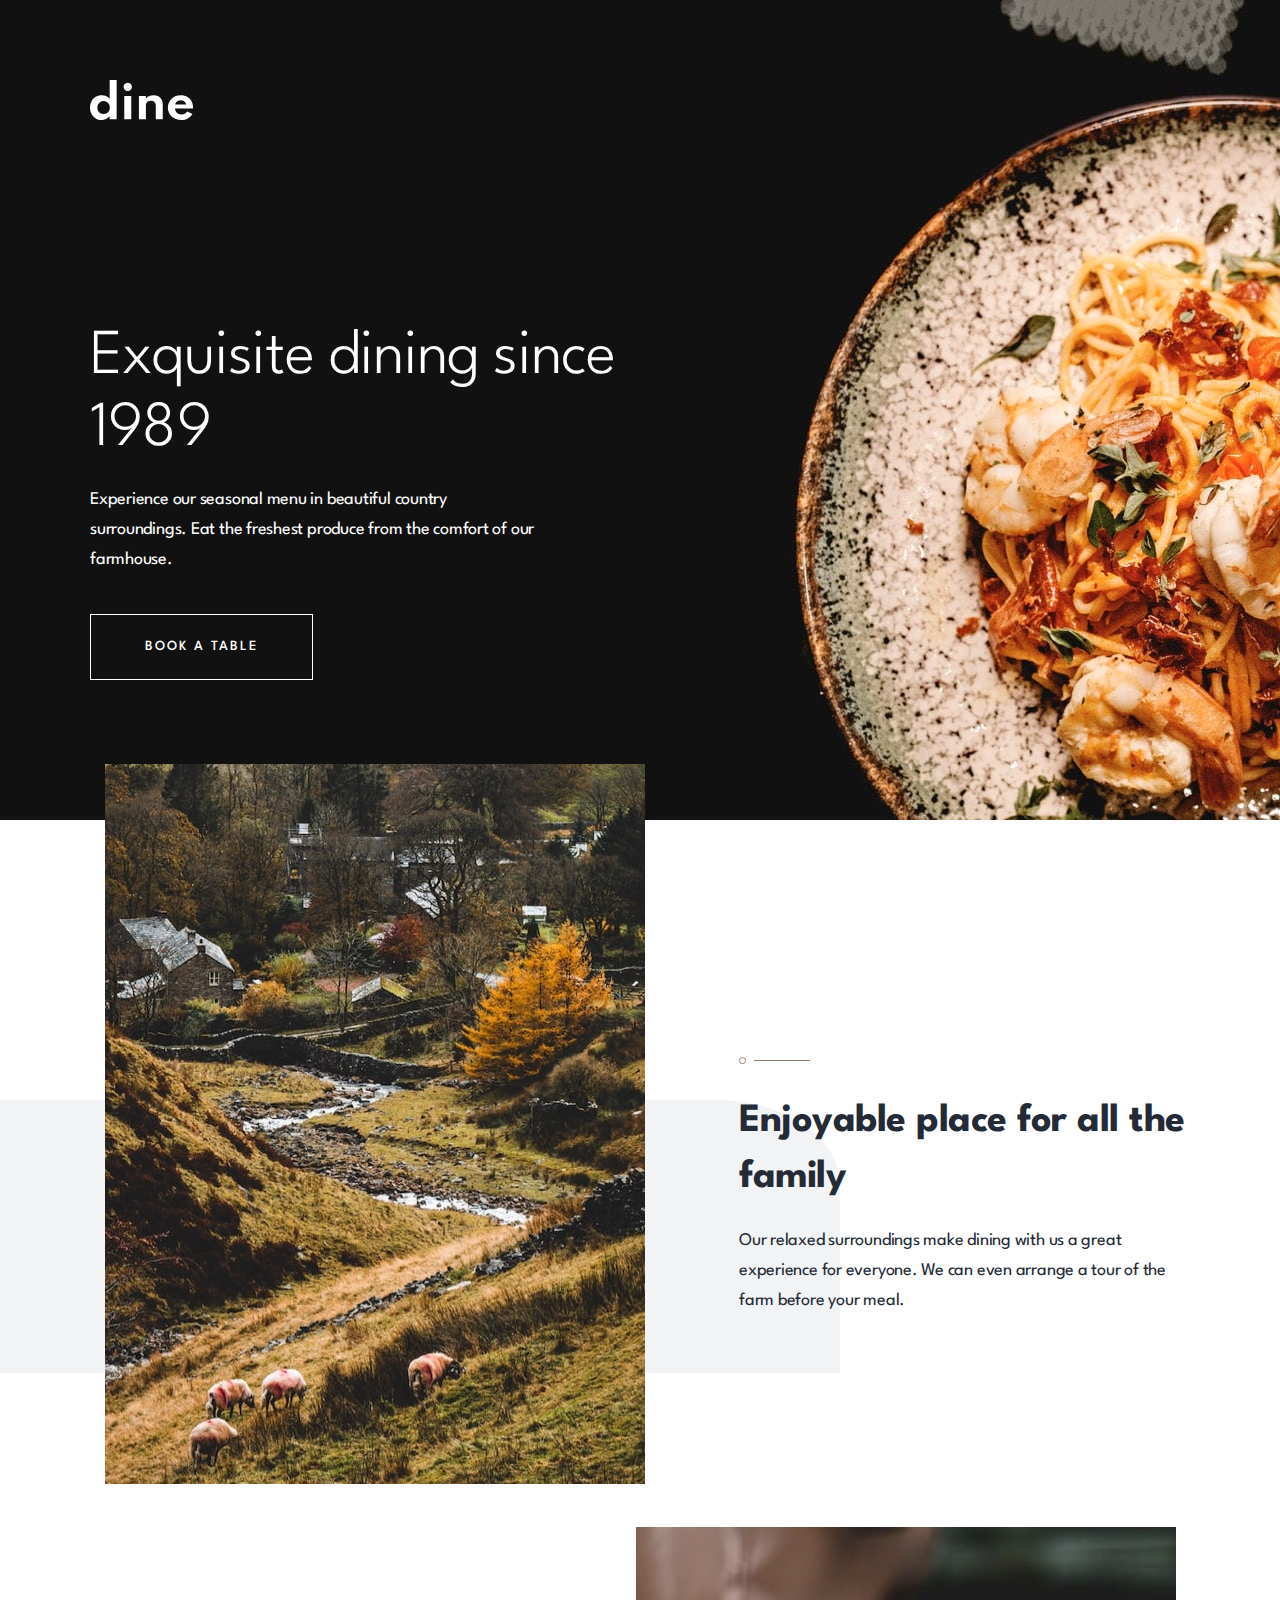
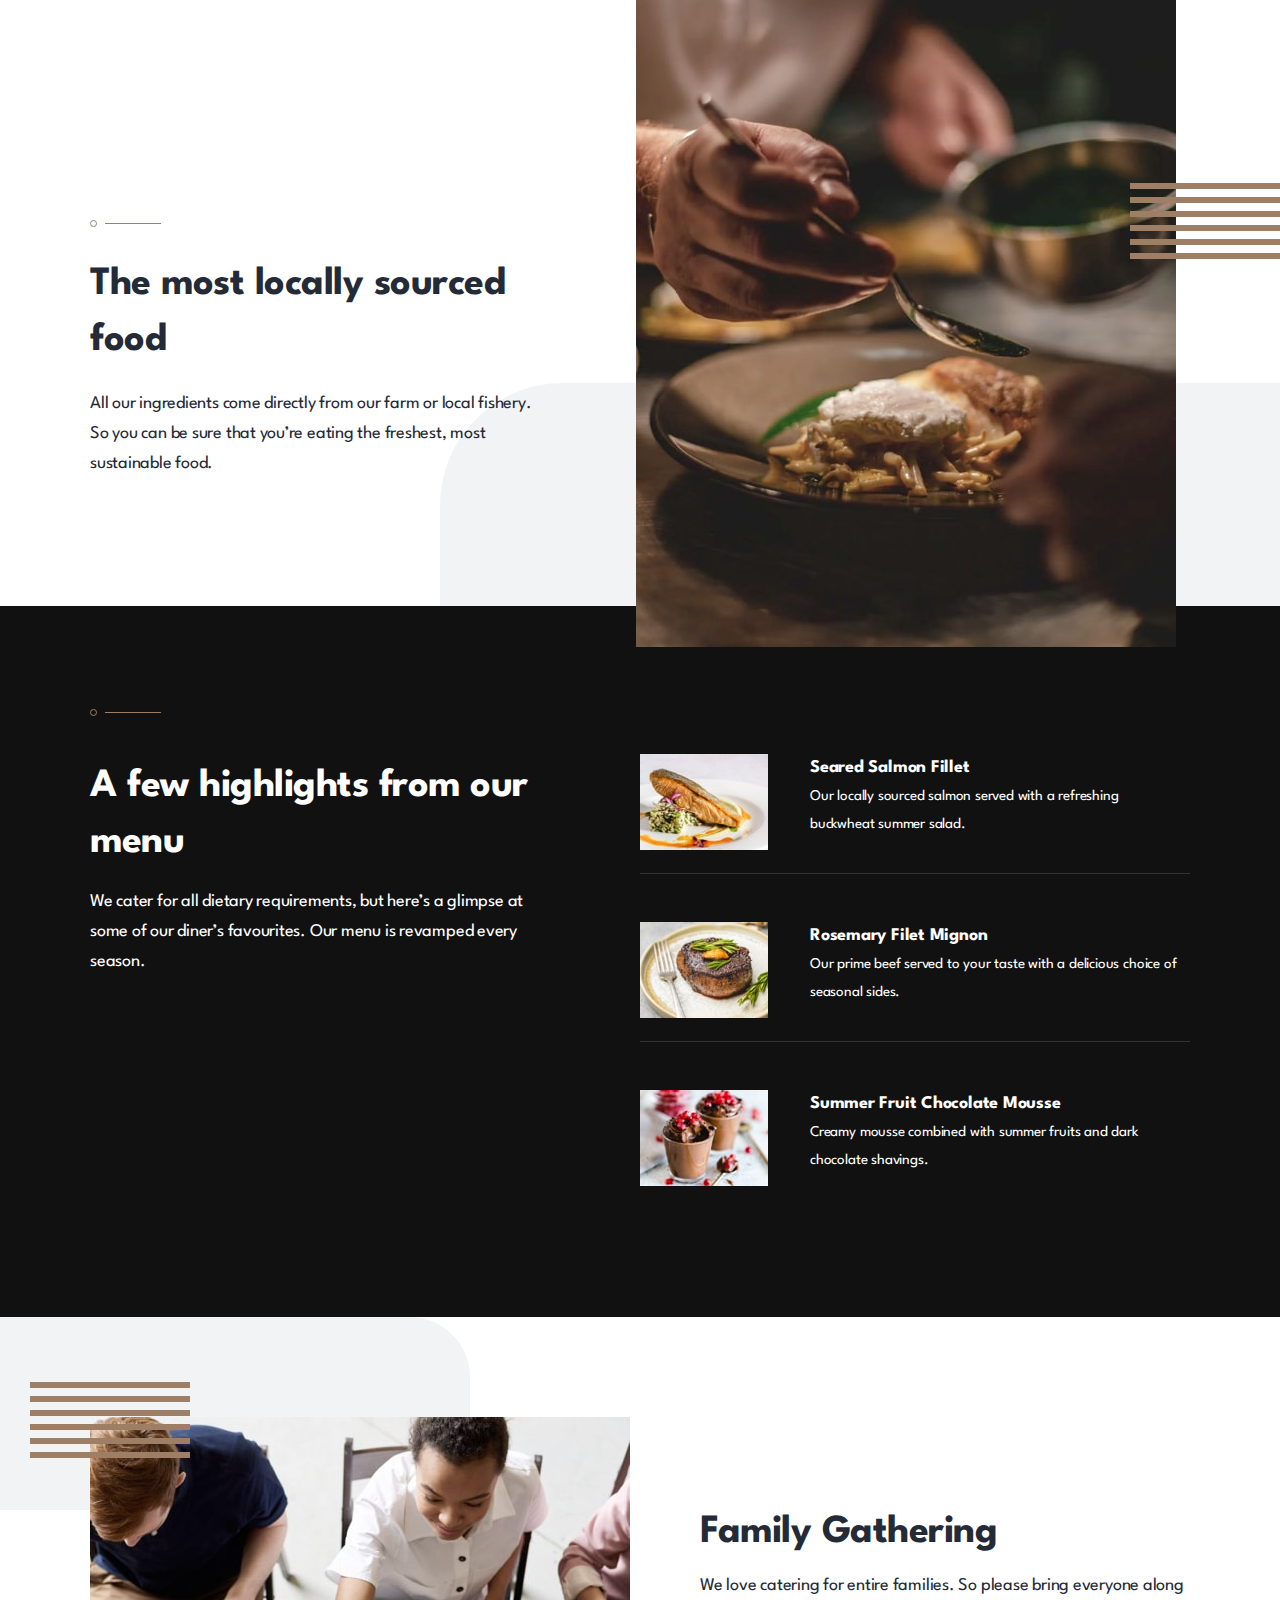
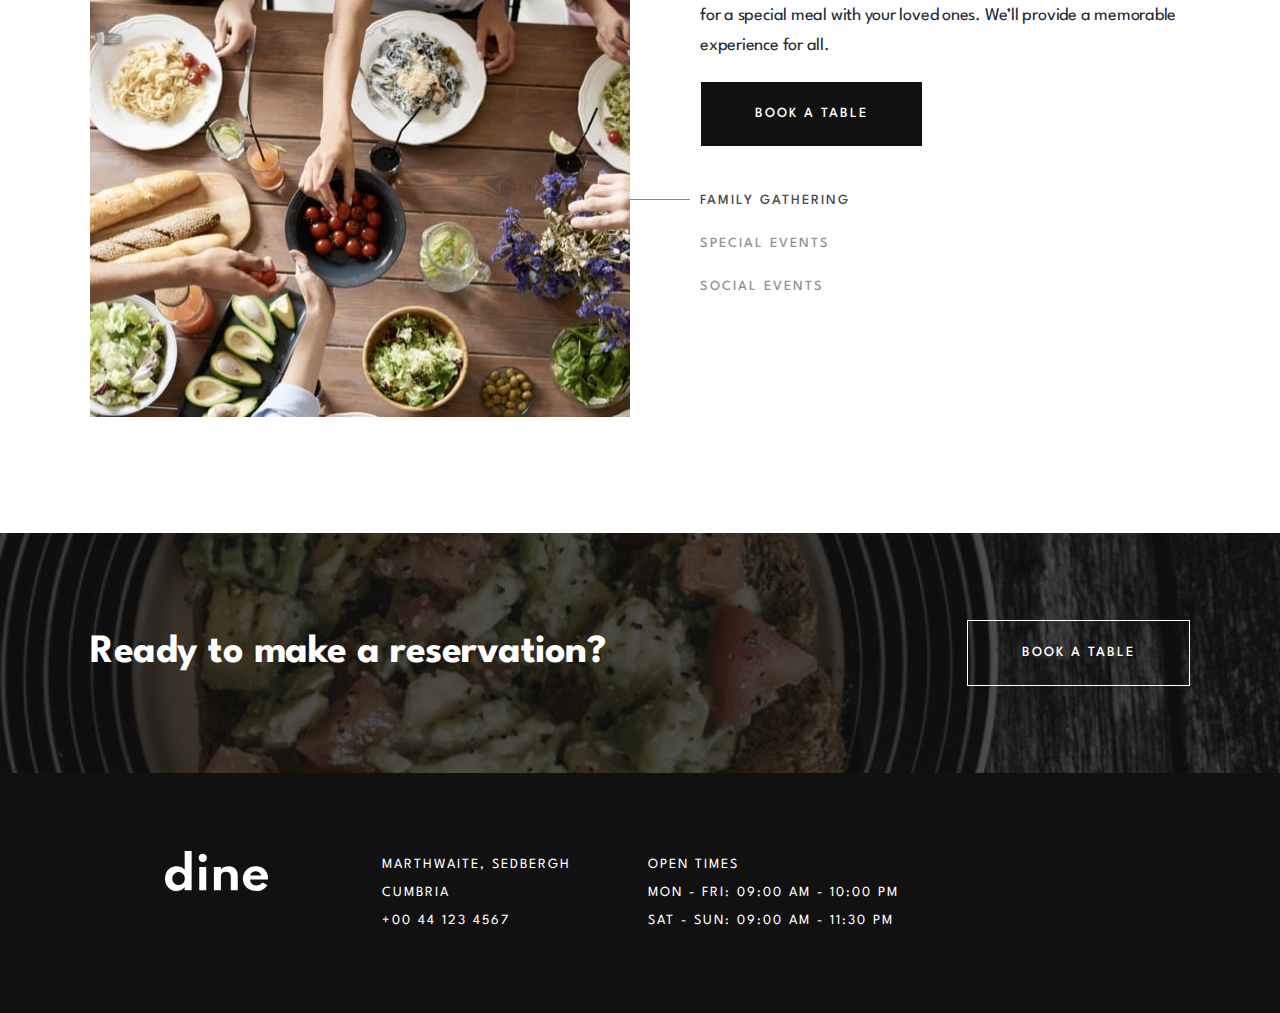
==== commit 07015715: "add link to logo" ====
--- a/docs/index.html
+++ b/docs/index.html
@@ -12,7 +12,9 @@
 <body>
   <header class="header">
     <div class="inner">
-      <img class="header__logo" src="./images/logo.svg" alt="Logo">
+      <a href="./index.html">
+        <img class="header__logo" src="./images/logo.svg" alt="Logo">
+      </a>
       <h1 class="header__title">Exquisite dining since 1989</h1>
       <p class="paragraph">Experience our seasonal menu in beautiful country surroundings. Eat the freshest
         produce from the comfort of
@@ -39,7 +41,8 @@
       <div>
         <img class="pattern" src="./images/patterns/pattern-divide.svg" alt="divide pattern">
         <h2 class="title-2">Enjoyable place for all the family</h2>
-        <p class="paragraph">Our relaxed surroundings make dining with us a great experience for everyone. We can even arrange
+        <p class="paragraph">Our relaxed surroundings make dining with us a great experience for everyone. We can even
+          arrange
           a tour of the farm before your meal.</p>
       </div>
       <img class="curve curve--right" src="./images/patterns/pattern-curve-top-right.svg" alt="Curve top right">
@@ -61,7 +64,8 @@
       <div>
         <img class="pattern" src="./images/patterns/pattern-divide.svg">
         <h2 class="title-2">The most locally sourced food</h2>
-        <p class="paragraph">All our ingredients come directly from our farm or local fishery. So you can be sure that you’re
+        <p class="paragraph">All our ingredients come directly from our farm or local fishery. So you can be sure that
+          you’re
           eating the freshest, most sustainable food.</p>
       </div>
       <img class="curve curve--left" src="./images/patterns/pattern-curve-top-left.svg" alt="Curve top left">
@@ -74,7 +78,8 @@
       <div class="section-2__header">
         <img class="pattern" src="./images/patterns/pattern-divide.svg" alt="divide pattern">
         <h2 class="title-2">A few highlights from our menu</h2>
-        <p class="paragraph">We cater for all dietary requirements, but here’s a glimpse at some of our diner’s favourites.
+        <p class="paragraph">We cater for all dietary requirements, but here’s a glimpse at some of our diner’s
+          favourites.
           Our menu is revamped every season.</p>
       </div>
 
@@ -188,17 +193,20 @@
         <div>
           <div class="items__content items__content--active" id="content-1">
             <h2 class="title-2">Family Gathering</h2>
-            <p class="paragraph">We love catering for entire families. So please bring everyone along for a special meal with your
+            <p class="paragraph">We love catering for entire families. So please bring everyone along for a special meal
+              with your
               loved ones. We’ll provide a memorable experience for all.</p>
           </div>
           <div class="items__content" id="content-2">
             <h2 class="title-2">Special Events</h2>
-            <p class="paragraph">Whether it’s a romantic dinner or special date you’re celebrating with others we’ll look after you.
+            <p class="paragraph">Whether it’s a romantic dinner or special date you’re celebrating with others we’ll
+              look after you.
               We’ll be sure to mark your special date with an unforgettable meal.</p>
           </div>
           <div class="items__content" id="content-3">
             <h2 class="title-2">Social Events</h2>
-            <p class="paragraph">Are you looking to have a larger social event? No problem! We’re more than happy to cater for big
+            <p class="paragraph">Are you looking to have a larger social event? No problem! We’re more than happy to
+              cater for big
               parties. We’ll work with you to make your event a hit with everyone.</p>
           </div>
           <a class="button button--dark" href="./booking.html">Book a table</a>
@@ -215,21 +223,21 @@
   </section>
 
   <footer class="footer">
-    <div class="footer__container">    
-    <div class="footer__logo">
-      <img src="./images/logo.svg" alt="Logo">
-    </div>
-    <div class="footer__address">
-      <p>Marthwaite, Sedbergh</p>
-      <p>Cumbria</p>
-      <p>+00 44 123 4567
-      </p>
-    </div>
-    <div class="footer__openings">
-      <p>Open Times</p>
-      <p>Mon - Fri: 09:00 AM - 10:00 PM</p>
-      <p>Sat - Sun: 09:00 AM - 11:30 PM</p>
-    </div>
+    <div class="footer__container">
+      <div class="footer__logo">
+        <img src="./images/logo.svg" alt="Logo">
+      </div>
+      <div class="footer__address">
+        <p>Marthwaite, Sedbergh</p>
+        <p>Cumbria</p>
+        <p>+00 44 123 4567
+        </p>
+      </div>
+      <div class="footer__openings">
+        <p>Open Times</p>
+        <p>Mon - Fri: 09:00 AM - 10:00 PM</p>
+        <p>Sat - Sun: 09:00 AM - 11:30 PM</p>
+      </div>
     </div>
   </footer>
 
--- a/docs/css/main.css
+++ b/docs/css/main.css
@@ -28,6 +28,7 @@
   width: 90%;
   max-width: 35rem;
   margin: 0 auto;
+  position: relative;
 }
 
 @media screen and (min-width: 768px) {
@@ -38,7 +39,7 @@
 
 @media screen and (min-width: 1024px) {
   .inner {
-    max-width: 100rem;
+    max-width: 110rem;
   }
 }
 
@@ -64,6 +65,7 @@
   line-height: 1.6rem;
   letter-spacing: 2px;
   text-transform: uppercase;
+  text-align: center;
   padding: 2.4rem 5.4rem;
   -webkit-transition: all 0.7s ease-in;
   transition: all 0.7s ease-in;
@@ -101,6 +103,19 @@
 
 .button--transparent:hover {
   background: #111111;
+}
+
+.button--submit {
+  display: block;
+  max-width: 30.3rem;
+  width: 100%;
+  margin: 0 auto;
+}
+
+@media screen and (min-width: 768px) {
+  .button--submit {
+    max-width: 44.4rem;
+  }
 }
 
 .title-2 {
@@ -238,6 +253,129 @@
 
 @media screen and (min-width: 1024px) {
   .header .paragraph {
+    max-width: 44.5rem;
+    padding-bottom: 2rem;
+  }
+}
+
+.header-booking {
+  background: #17192b;
+  background-image: url(../images/booking/hero-bg-mobile.jpg);
+  background-position: top;
+  background-repeat: no-repeat;
+  background-size: cover;
+  color: white;
+  min-height: 60rem;
+  text-align: center;
+}
+
+@media screen and (min-width: 768px) {
+  .header-booking {
+    background-image: url(../images/booking/hero-bg-tablet.jpg);
+  }
+}
+
+@media screen and (min-width: 1024px) {
+  .header-booking {
+    background-image: url(../images/booking/hero-bg-desktop.jpg);
+    min-height: 82rem;
+    text-align: left;
+  }
+}
+
+.header-booking .inner {
+  height: 38.4rem;
+  position: relative;
+  top: 5.6rem;
+  display: -webkit-box;
+  display: -ms-flexbox;
+  display: flex;
+  -webkit-box-orient: vertical;
+  -webkit-box-direction: normal;
+      -ms-flex-direction: column;
+          flex-direction: column;
+  -webkit-box-pack: justify;
+      -ms-flex-pack: justify;
+          justify-content: space-between;
+  -webkit-box-align: center;
+      -ms-flex-align: center;
+          align-items: center;
+}
+
+@media screen and (min-width: 768px) {
+  .header-booking .inner {
+    height: 27.4rem;
+  }
+  .header-booking .inner .button {
+    display: none;
+  }
+}
+
+@media screen and (min-width: 1024px) {
+  .header-booking .inner {
+    -webkit-box-align: self-start;
+        -ms-flex-align: self-start;
+            align-items: self-start;
+    top: 11rem;
+    height: 40.9rem;
+  }
+}
+
+.header-booking__logo {
+  width: 10.3rem;
+  height: 4rem;
+}
+
+@media screen and (min-width: 768px) {
+  .header-booking__logo {
+    margin-right: auto;
+  }
+}
+
+@media screen and (min-width: 1024px) {
+  .header-booking__logo {
+    padding-bottom: 18rem;
+  }
+}
+
+.header-booking__title {
+  font-weight: 300;
+  font-size: 3.2rem;
+  line-height: 4rem;
+  letter-spacing: -0.4px;
+}
+
+@media screen and (min-width: 768px) {
+  .header-booking__title {
+    font-size: 4.8rem;
+    line-height: 6.4rem;
+    letter-spacing: -0.6px;
+    padding: 0 7rem;
+  }
+}
+
+@media screen and (min-width: 1024px) {
+  .header-booking__title {
+    padding: 0 0 2.4rem 0;
+    font-size: 6.4rem;
+    line-height: 7.2rem;
+    letter-spacing: -0.8px;
+    max-width: 55rem;
+  }
+}
+
+.header-booking .paragraph {
+  max-width: 32.7rem;
+}
+
+@media screen and (min-width: 768px) {
+  .header-booking .paragraph {
+    max-width: 57.3rem;
+  }
+}
+
+@media screen and (min-width: 1024px) {
+  .header-booking .paragraph {
     max-width: 44.5rem;
     padding-bottom: 2rem;
   }
@@ -916,28 +1054,36 @@
   background: #111111;
   text-align: center;
   color: white;
+  max-height: 44rem;
+  height: 100%;
+  margin: 0 auto;
+  padding: 8rem 2.4rem;
 }
 
 @media screen and (min-width: 768px) {
   .footer {
-    padding: 8rem;
+    max-height: 32.8rem;
     text-align: left;
+    padding: 6.4rem 3.9rem;
   }
 }
 
 @media screen and (min-width: 1024px) {
   .footer {
-    padding: 7rem;
+    max-height: 24rem;
+    padding: 7.8rem 16.5rem;
   }
 }
 
 .footer__container {
-  min-height: 44rem;
+  max-height: 28rem;
+  height: 100%;
   margin: 0 auto;
   display: -ms-grid;
   display: grid;
   -ms-grid-columns: 1fr;
       grid-template-columns: 1fr;
+  gap: 3rem;
   -webkit-box-align: center;
       -ms-flex-align: center;
           align-items: center;
@@ -945,13 +1091,15 @@
 
 @media screen and (min-width: 768px) {
   .footer__container {
-    min-height: 20rem;
+    max-height: 20rem;
     max-width: 63.8rem;
     -ms-grid-columns: 1fr 2fr;
         grid-template-columns: 1fr 2fr;
     -ms-grid-rows: 14rem 14rem;
         grid-template-rows: 14rem 14rem;
-    gap: 2rem;
+    -webkit-column-gap: 4rem;
+            column-gap: 4rem;
+    row-gap: 1rem;
     -webkit-box-align: start;
         -ms-flex-align: start;
             align-items: start;
@@ -961,12 +1109,13 @@
 
 @media screen and (min-width: 1024px) {
   .footer__container {
-    min-height: 20rem;
-    max-width: 100rem;
-    -ms-grid-columns: (1fr)[3];
-        grid-template-columns: repeat(3, 1fr);
-    -ms-grid-rows: 14rem;
-        grid-template-rows: 14rem;
+    max-height: 8.4rem;
+    max-width: 111rem;
+    -ms-grid-columns: 1.6fr 2fr 3.8fr;
+        grid-template-columns: 1.6fr 2fr 3.8fr;
+    -ms-grid-rows: 10rem;
+        grid-template-rows: 10rem;
+    gap: 2rem;
   }
 }
 
@@ -1028,4 +1177,264 @@
   letter-spacing: 2px;
   text-transform: uppercase;
 }
+
+.reservation {
+  position: relative;
+  min-height: 53.4rem;
+  color: #111111;
+  display: -webkit-box;
+  display: -ms-flexbox;
+  display: flex;
+  -webkit-box-orient: vertical;
+  -webkit-box-direction: normal;
+      -ms-flex-direction: column;
+          flex-direction: column;
+  -webkit-box-pack: center;
+      -ms-flex-pack: center;
+          justify-content: center;
+  -webkit-box-align: center;
+      -ms-flex-align: center;
+          align-items: center;
+}
+
+@media screen and (min-width: 1024px) {
+  .reservation {
+    min-height: 32rem;
+  }
+}
+
+.reservation__form {
+  height: 58.5rem;
+  max-width: 32.7rem;
+  padding: 3.2rem;
+  background: white;
+  margin-top: -10rem;
+  margin-bottom: 10rem;
+  -webkit-box-shadow: 1px 3px 30px #5c6779;
+          box-shadow: 1px 3px 30px #5c6779;
+  display: -webkit-box;
+  display: -ms-flexbox;
+  display: flex;
+  -webkit-box-orient: vertical;
+  -webkit-box-direction: normal;
+      -ms-flex-direction: column;
+          flex-direction: column;
+  -webkit-box-pack: center;
+      -ms-flex-pack: center;
+          justify-content: center;
+  -webkit-box-align: center;
+      -ms-flex-align: center;
+          align-items: center;
+}
+
+@media screen and (min-width: 768px) {
+  .reservation__form {
+    padding: 4.8rem;
+    max-width: 54rem;
+    margin-top: -23rem;
+  }
+}
+
+@media screen and (min-width: 1024px) {
+  .reservation__form {
+    position: absolute;
+    top: -50.2rem;
+    right: -5rem;
+  }
+}
+
+.reservation .curve {
+  display: none;
+}
+
+@media screen and (min-width: 1024px) {
+  .reservation .curve {
+    display: block;
+    -webkit-transform: rotateX(180deg);
+            transform: rotateX(180deg);
+    position: absolute;
+    top: -16rem;
+    left: -16.5rem;
+    z-index: -1;
+  }
+}
+
+.reservation .lines {
+  display: none;
+}
+
+@media screen and (min-width: 1024px) {
+  .reservation .lines {
+    display: block;
+    position: absolute;
+    top: 64rem;
+    left: -6rem;
+    z-index: -1;
+  }
+}
+
+.form__input {
+  border: none;
+  border-bottom: 1px solid #242B37;
+  font-size: 1.8rem;
+  line-height: 2.8rem;
+  letter-spacing: -0.225px;
+  color: inherit;
+  cursor: pointer;
+}
+
+.form__input::-webkit-input-placeholder {
+  font-size: 1.8rem;
+  line-height: 2.8rem;
+  letter-spacing: -0.225px;
+  color: inherit;
+}
+
+.form__input:-ms-input-placeholder {
+  font-size: 1.8rem;
+  line-height: 2.8rem;
+  letter-spacing: -0.225px;
+  color: inherit;
+}
+
+.form__input::-ms-input-placeholder {
+  font-size: 1.8rem;
+  line-height: 2.8rem;
+  letter-spacing: -0.225px;
+  color: inherit;
+}
+
+.form__input::placeholder {
+  font-size: 1.8rem;
+  line-height: 2.8rem;
+  letter-spacing: -0.225px;
+  color: inherit;
+}
+
+.form__field {
+  margin: 0 auto;
+  margin-bottom: 3.2rem;
+}
+
+.form__field--text {
+  width: 100%;
+}
+
+.form__field--text .form__input {
+  display: block;
+  width: 100%;
+  height: 4.5rem;
+  padding: 0.5rem 0;
+}
+
+.form__field--number {
+  width: 100%;
+  height: 8.1rem;
+  position: relative;
+}
+
+.form__field--number label {
+  color: inherit;
+  font-family: inherit;
+  font-size: 1.8rem;
+  line-height: 2.8rem;
+  letter-spacing: -0.225px;
+  text-align: left;
+}
+
+.form__field--number .form__input {
+  width: 30%;
+  padding: 0.5rem;
+  margin: 0 0.3rem;
+  text-align: left;
+}
+
+.form__field--number .form__input--arrow {
+  position: relative;
+  min-width: 8.8rem;
+  border-bottom: none;
+}
+
+.form__field--number .form__input--arrow:after {
+  content: "\f078";
+  font: normal normal normal 2rem/1 FontAwesome;
+  color: #9e7f66;
+  right: 2rem;
+  top: 1rem;
+  height: 3.4rem;
+  position: absolute;
+  pointer-events: none;
+}
+
+.form__field--number .form__input--arrow select {
+  -webkit-appearance: none;
+     -moz-appearance: none;
+          appearance: none;
+  width: 100%;
+  max-width: 30rem;
+  height: 4rem;
+  line-height: 2.8rem;
+  font-size: inherit;
+  font-weight: 400;
+  color: inherit;
+  border: none;
+  border-bottom: 1px solid #242B37;
+}
+
+.form__field-box {
+  position: relative;
+  display: -webkit-box;
+  display: -ms-flexbox;
+  display: flex;
+  -webkit-box-orient: horizontal;
+  -webkit-box-direction: normal;
+      -ms-flex-direction: row;
+          flex-direction: row;
+  -webkit-box-pack: center;
+      -ms-flex-pack: center;
+          justify-content: center;
+  -webkit-box-align: center;
+      -ms-flex-align: center;
+          align-items: center;
+}
+
+.form__field--people {
+  width: 100%;
+  text-align: center;
+  padding-bottom: 1rem;
+  border-bottom: 1px solid #242B37;
+}
+
+.form__field--people .form__input {
+  width: 70%;
+  text-align: center;
+  border: none;
+  vertical-align: middle;
+}
+
+.form__msg {
+  display: block;
+  visibility: hidden;
+  font-weight: bold;
+  padding-top: 0.7rem;
+  font-size: 1rem;
+  text-align: left;
+  color: #dd3333;
+}
+
+.form__msg--error {
+  visibility: visible;
+}
+
+.form__input--error {
+  border-bottom: 1px solid #dd3333;
+  color: #dd3333;
+}
+
+.icon-count {
+  cursor: pointer;
+  width: 1.5rem;
+  vertical-align: middle;
+  padding: 1rem;
+}
 /*# sourceMappingURL=main.css.map */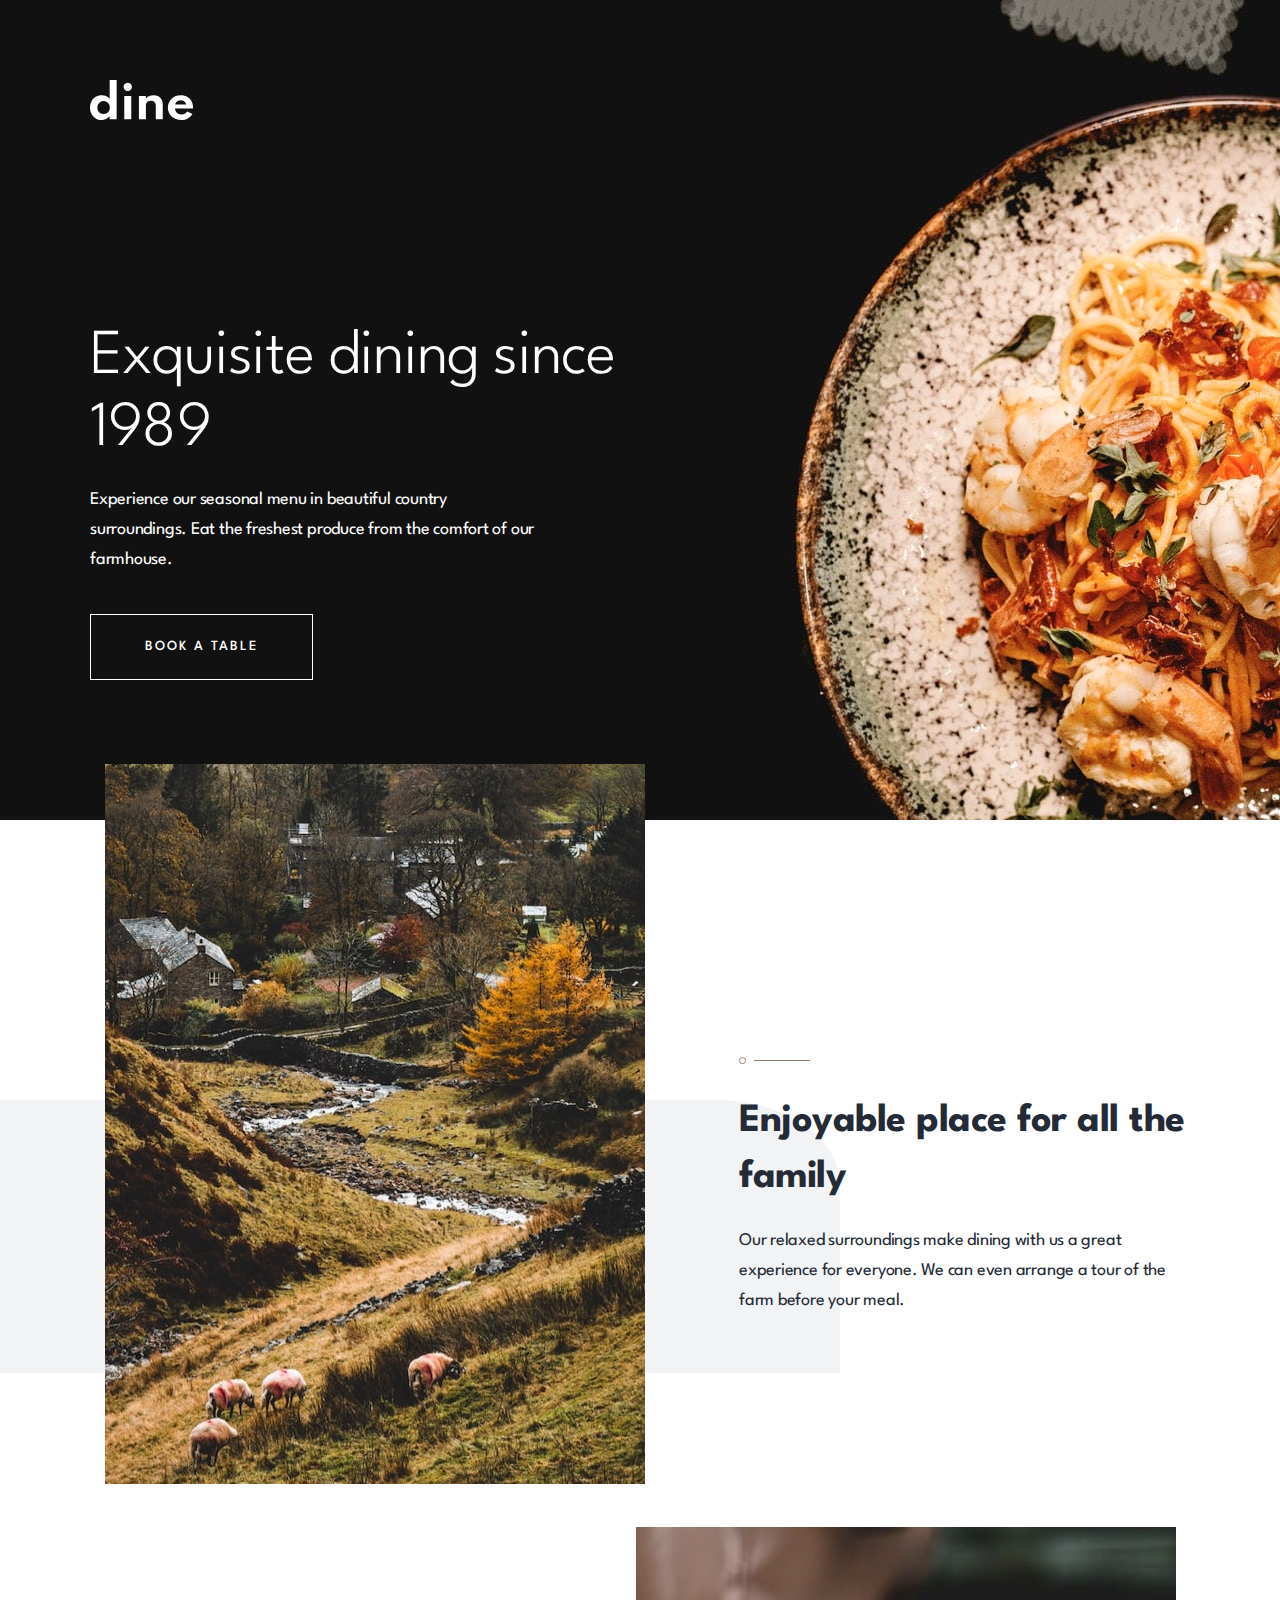
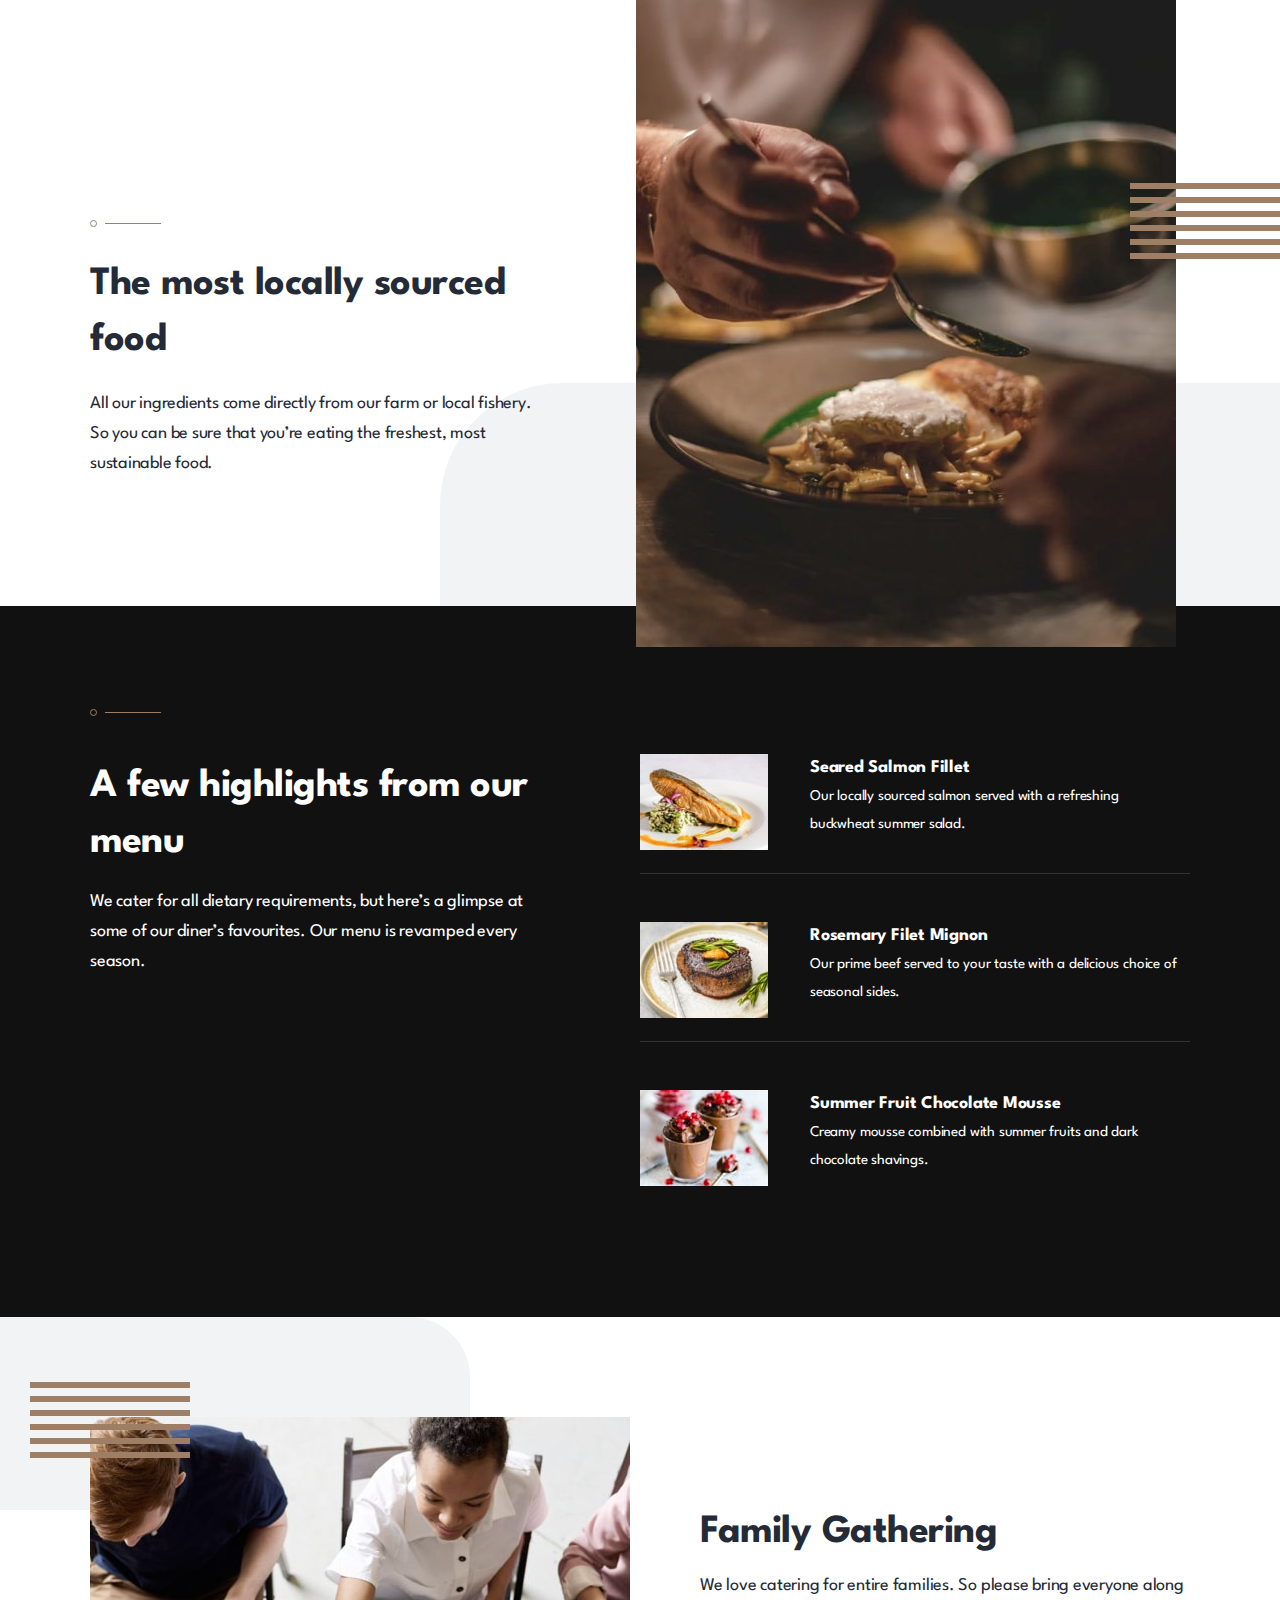
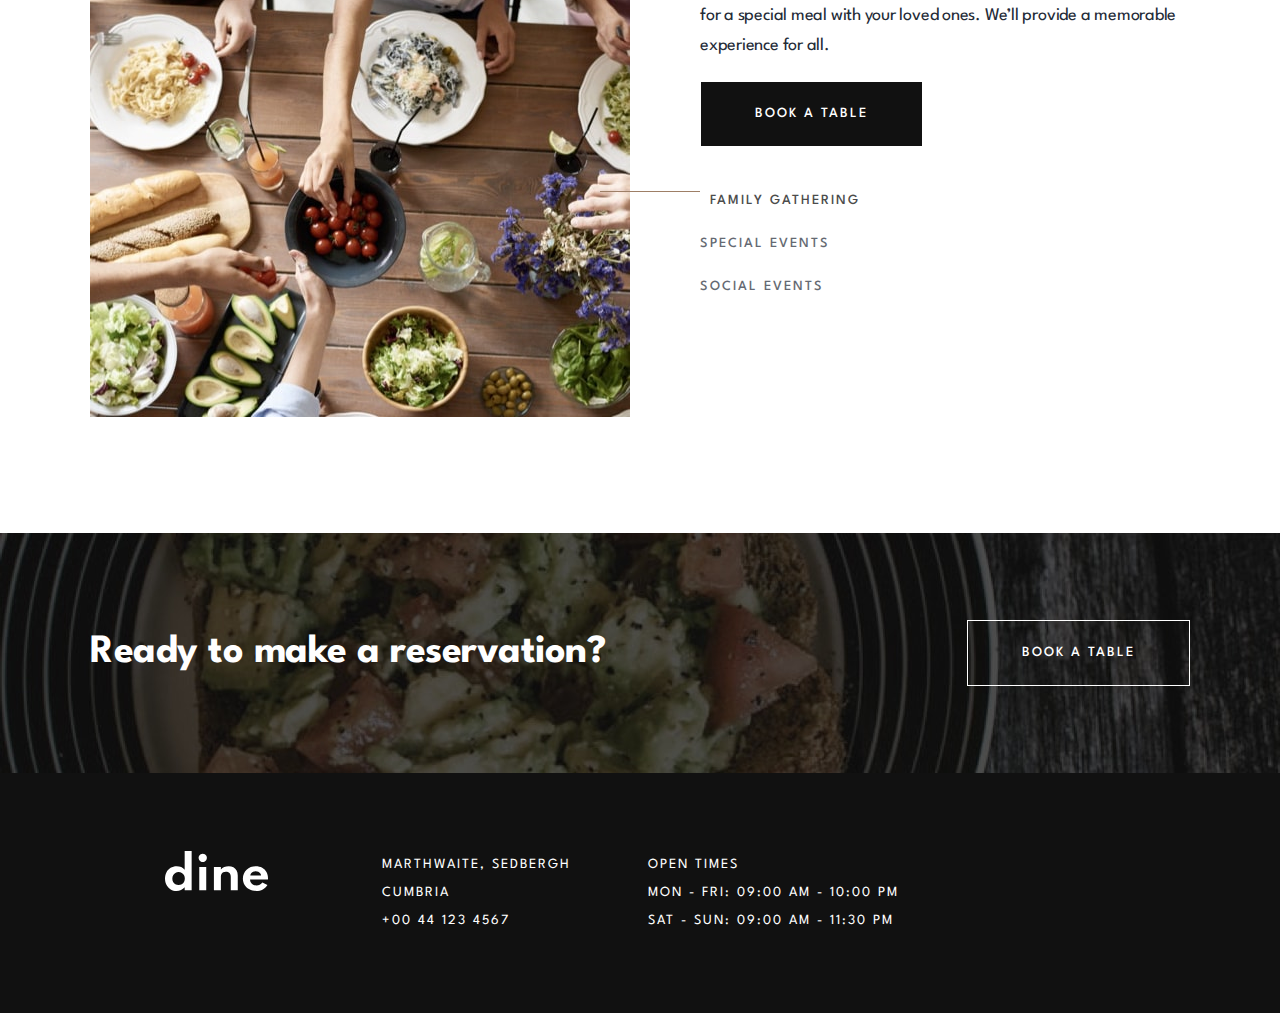
==== commit 9acc2d1d: "update meta tag" ====
--- a/docs/index.html
+++ b/docs/index.html
@@ -4,6 +4,7 @@
 <head>
   <meta charset="UTF-8">
   <meta name="viewport" content="width=device-width, initial-scale=1.0">
+  <meta name="Description" content="Frontend Mentor challenge, Dine Restaurant Project, home page">
   <link rel="icon" type="image/png" sizes="32x32" href="./images/favicon-32x32.png">
   <link rel="stylesheet" href="./css/main.css">
   <title>Frontend Mentor | Dine Website Challenge</title>
@@ -62,7 +63,7 @@
       </picture>
 
       <div>
-        <img class="pattern" src="./images/patterns/pattern-divide.svg">
+        <img class="pattern" src="./images/patterns/pattern-divide.svg" alt="divide pattern">
         <h2 class="title-2">The most locally sourced food</h2>
         <p class="paragraph">All our ingredients come directly from our farm or local fishery. So you can be sure that
           you’re
--- a/docs/css/main.css
+++ b/docs/css/main.css
@@ -767,6 +767,7 @@
   max-width: 40rem;
   display: inline-block;
   padding-bottom: 4rem;
+  z-index: 1;
 }
 
 @media screen and (min-width: 1024px) {
@@ -841,9 +842,13 @@
 }
 
 .section-3 .items__item {
-  opacity: 0.5;
+  opacity: 0.7;
   cursor: pointer;
   padding-bottom: 1.5rem;
+  -webkit-transition: -webkit-transform 0.5s ease-in;
+  transition: -webkit-transform 0.5s ease-in;
+  transition: transform 0.5s ease-in;
+  transition: transform 0.5s ease-in, -webkit-transform 0.5s ease-in;
 }
 
 @media screen and (min-width: 768px) {
@@ -858,6 +863,8 @@
 .section-3 .items__item--active {
   color: #4c4c4c;
   opacity: 1;
+  -webkit-transform: translateX(1rem);
+          transform: translateX(1rem);
 }
 
 .section-3 .items__line {
@@ -867,7 +874,6 @@
   visibility: hidden;
   margin: 0 auto;
   padding: 0;
-  z-index: -1;
 }
 
 @media screen and (min-width: 768px) {
@@ -890,6 +896,7 @@
 
 .section-3 .items__line--active {
   visibility: visible;
+  z-index: -5;
 }
 
 .section-3 .items__content {
@@ -965,7 +972,7 @@
 
 .section-3 .lines {
   display: none;
-  z-index: 1;
+  z-index: 5;
 }
 
 @media screen and (min-width: 768px) {
@@ -1347,6 +1354,7 @@
   padding: 0.5rem;
   margin: 0 0.3rem;
   text-align: left;
+  cursor: pointer;
 }
 
 .form__field--number .form__input--arrow {
@@ -1363,7 +1371,6 @@
   top: 1rem;
   height: 3.4rem;
   position: absolute;
-  pointer-events: none;
 }
 
 .form__field--number .form__input--arrow select {
@@ -1437,4 +1444,9 @@
   vertical-align: middle;
   padding: 1rem;
 }
+
+.form__input--arrow .active {
+  -webkit-transform: rotate(180deg);
+          transform: rotate(180deg);
+}
 /*# sourceMappingURL=main.css.map */